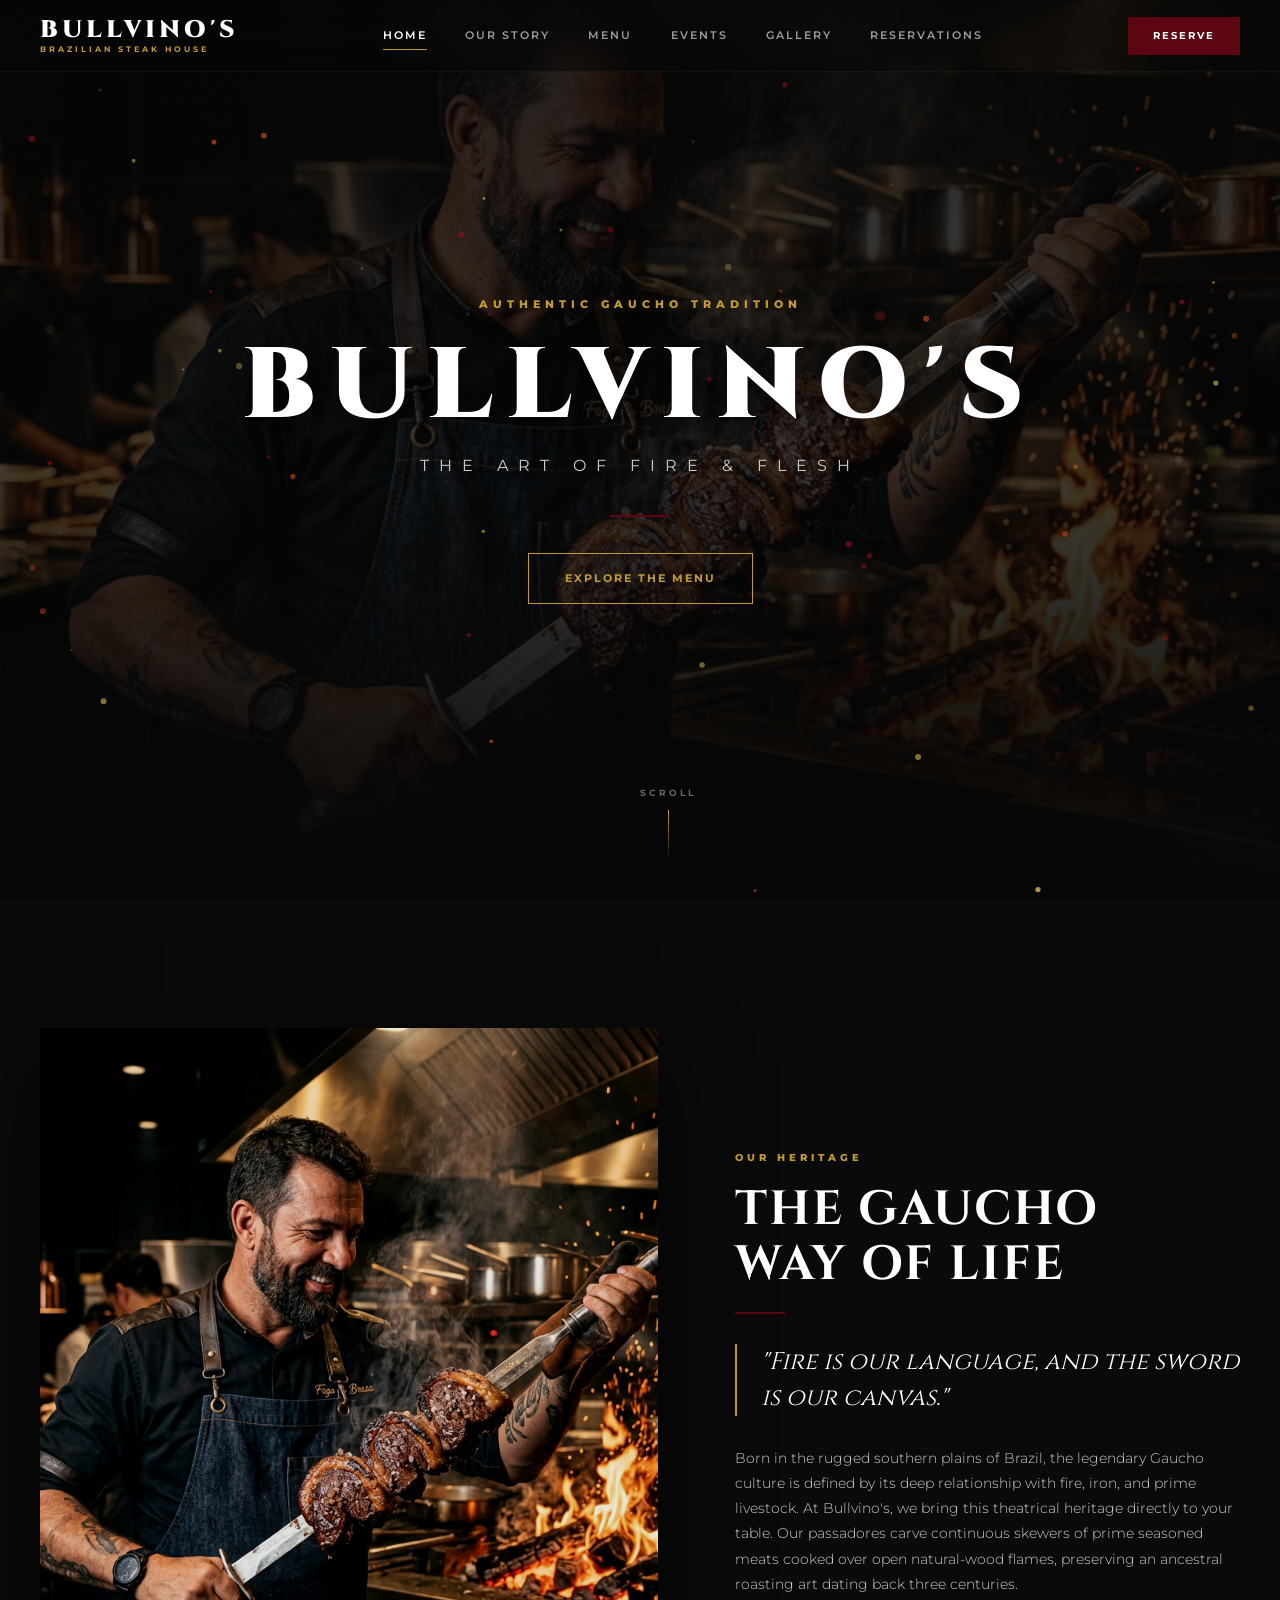
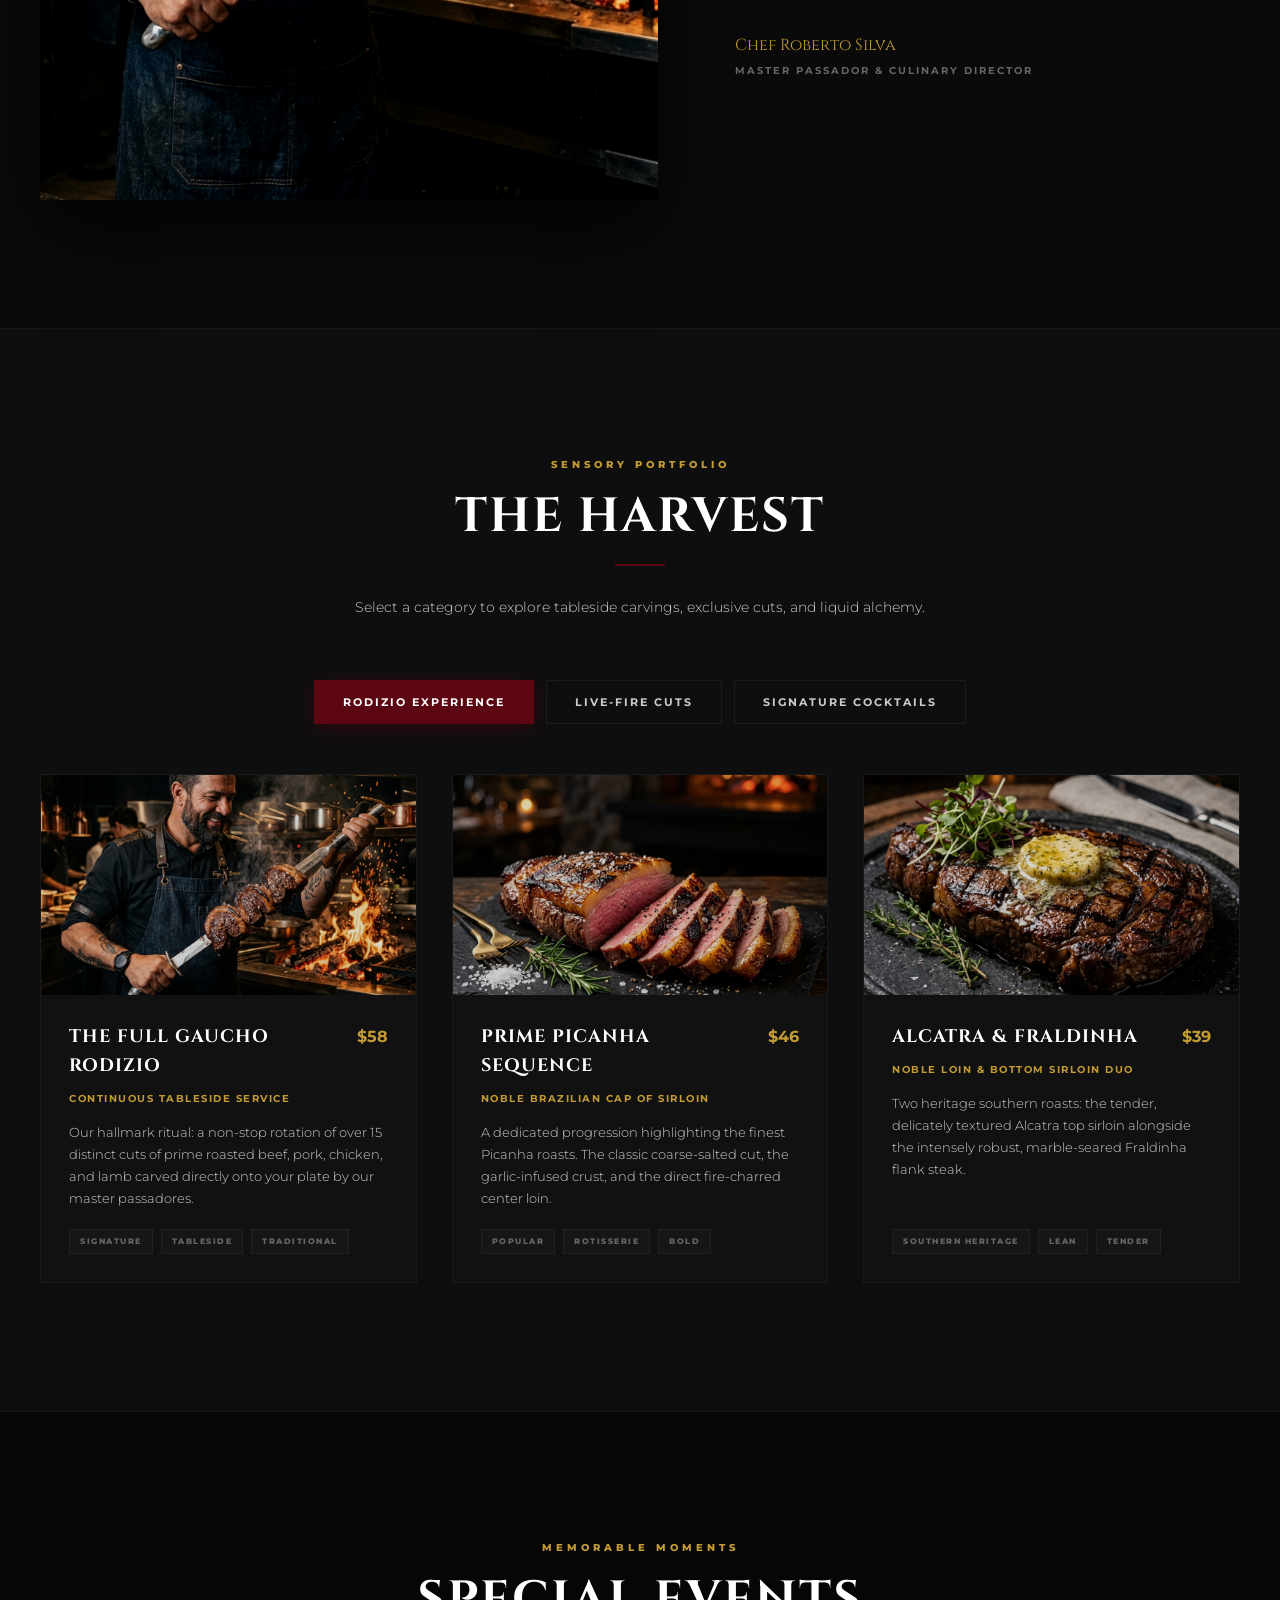
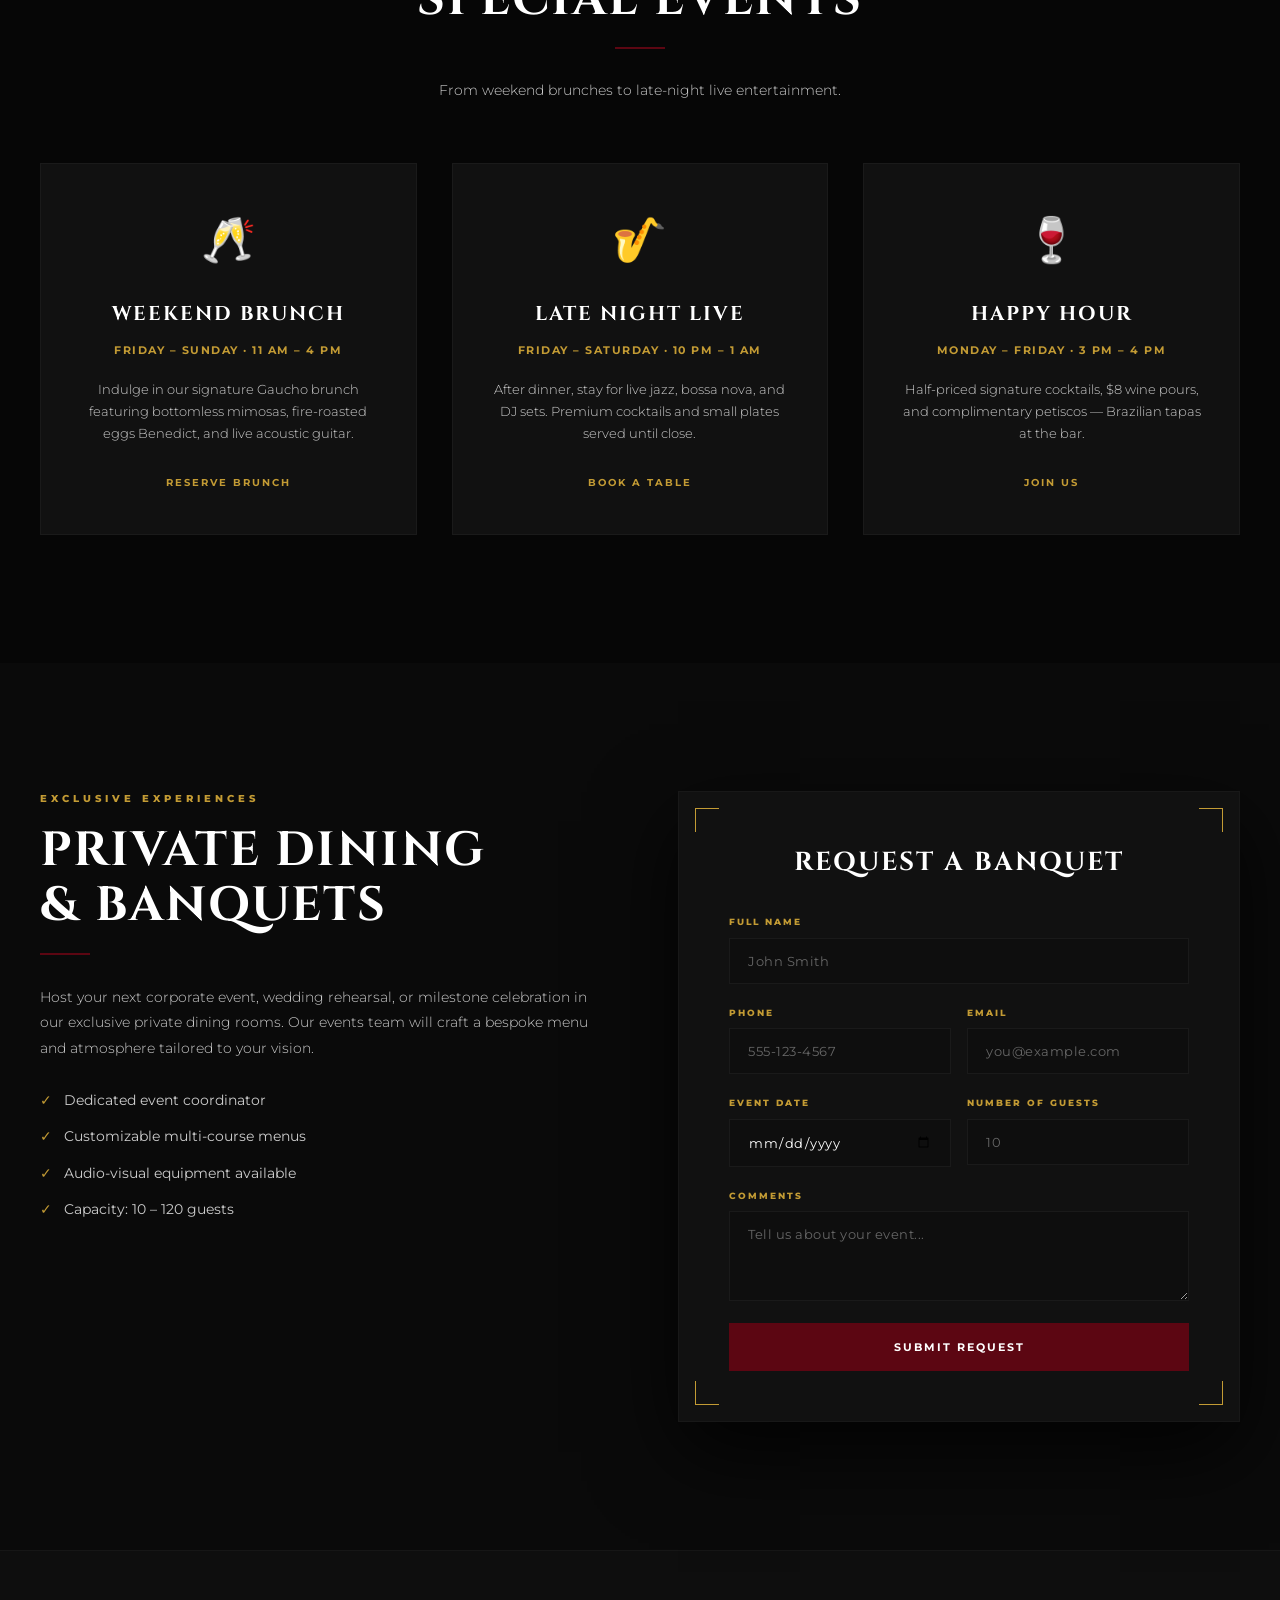
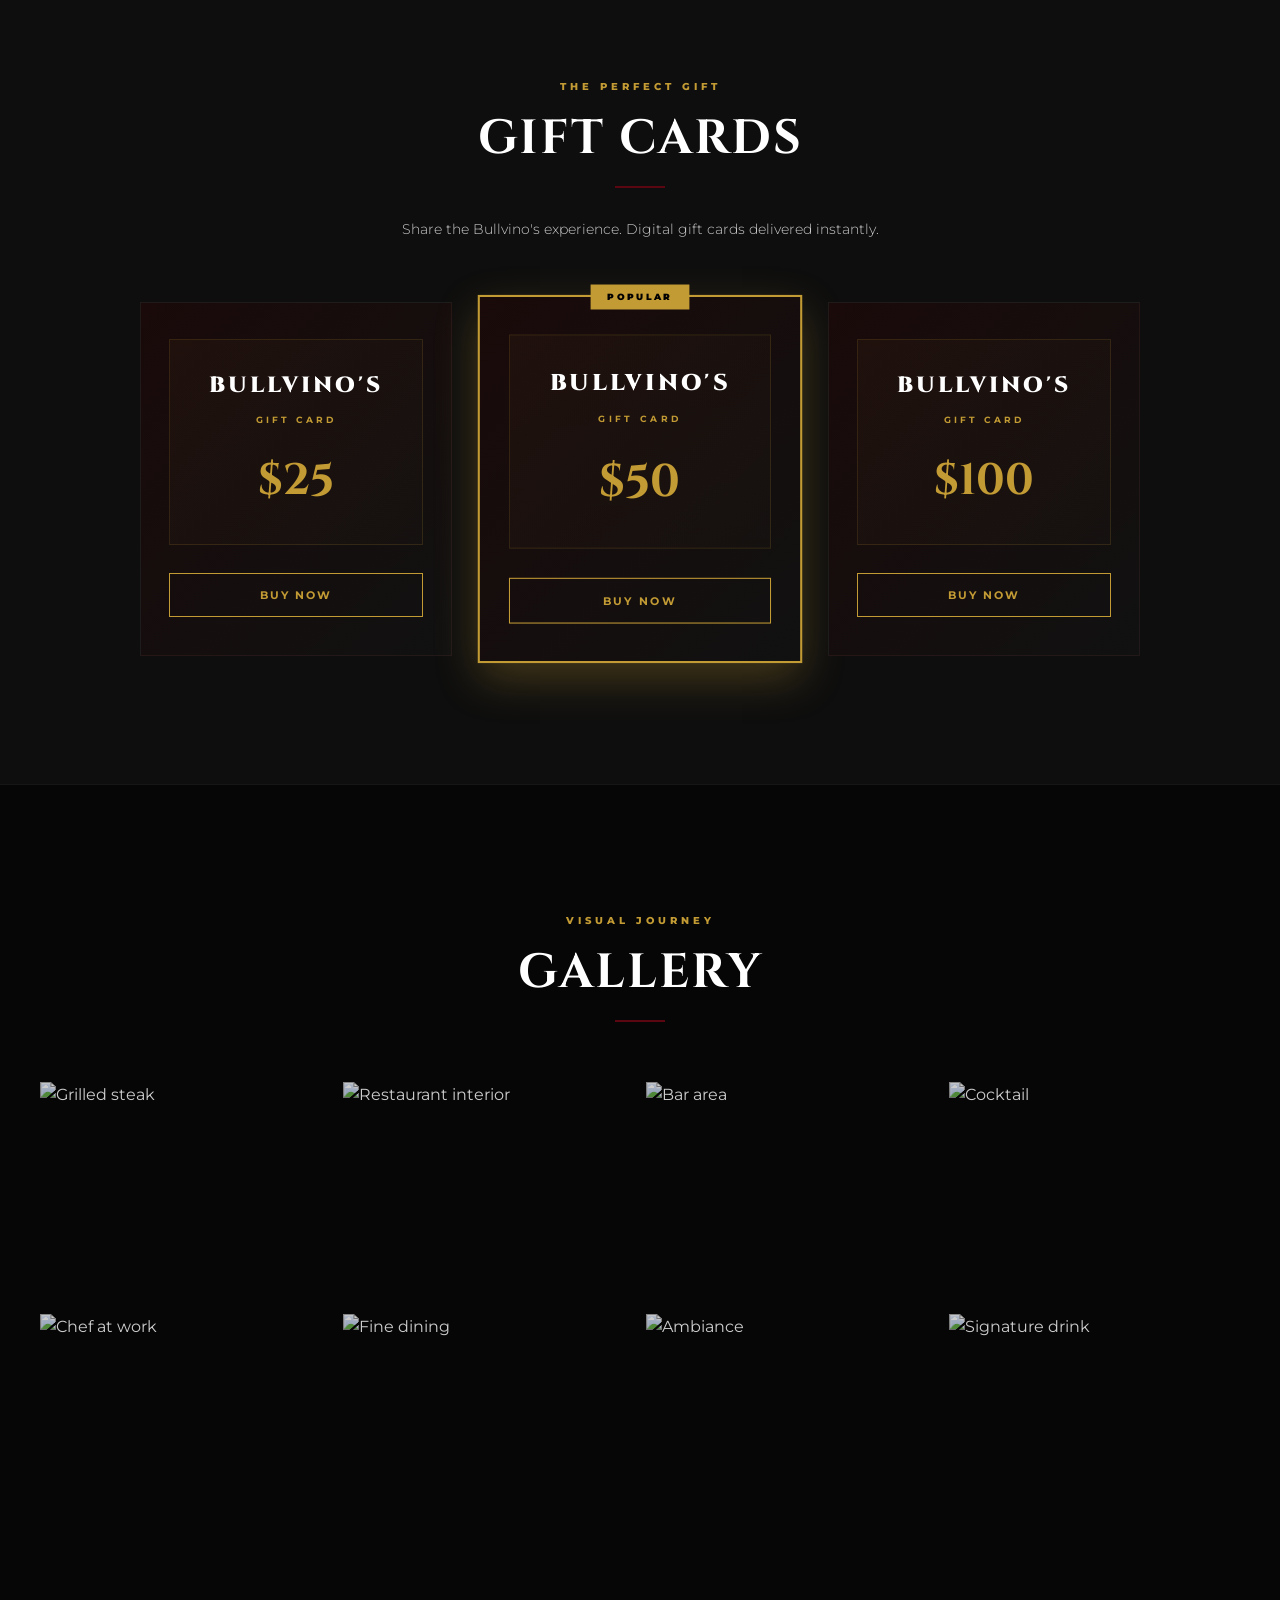
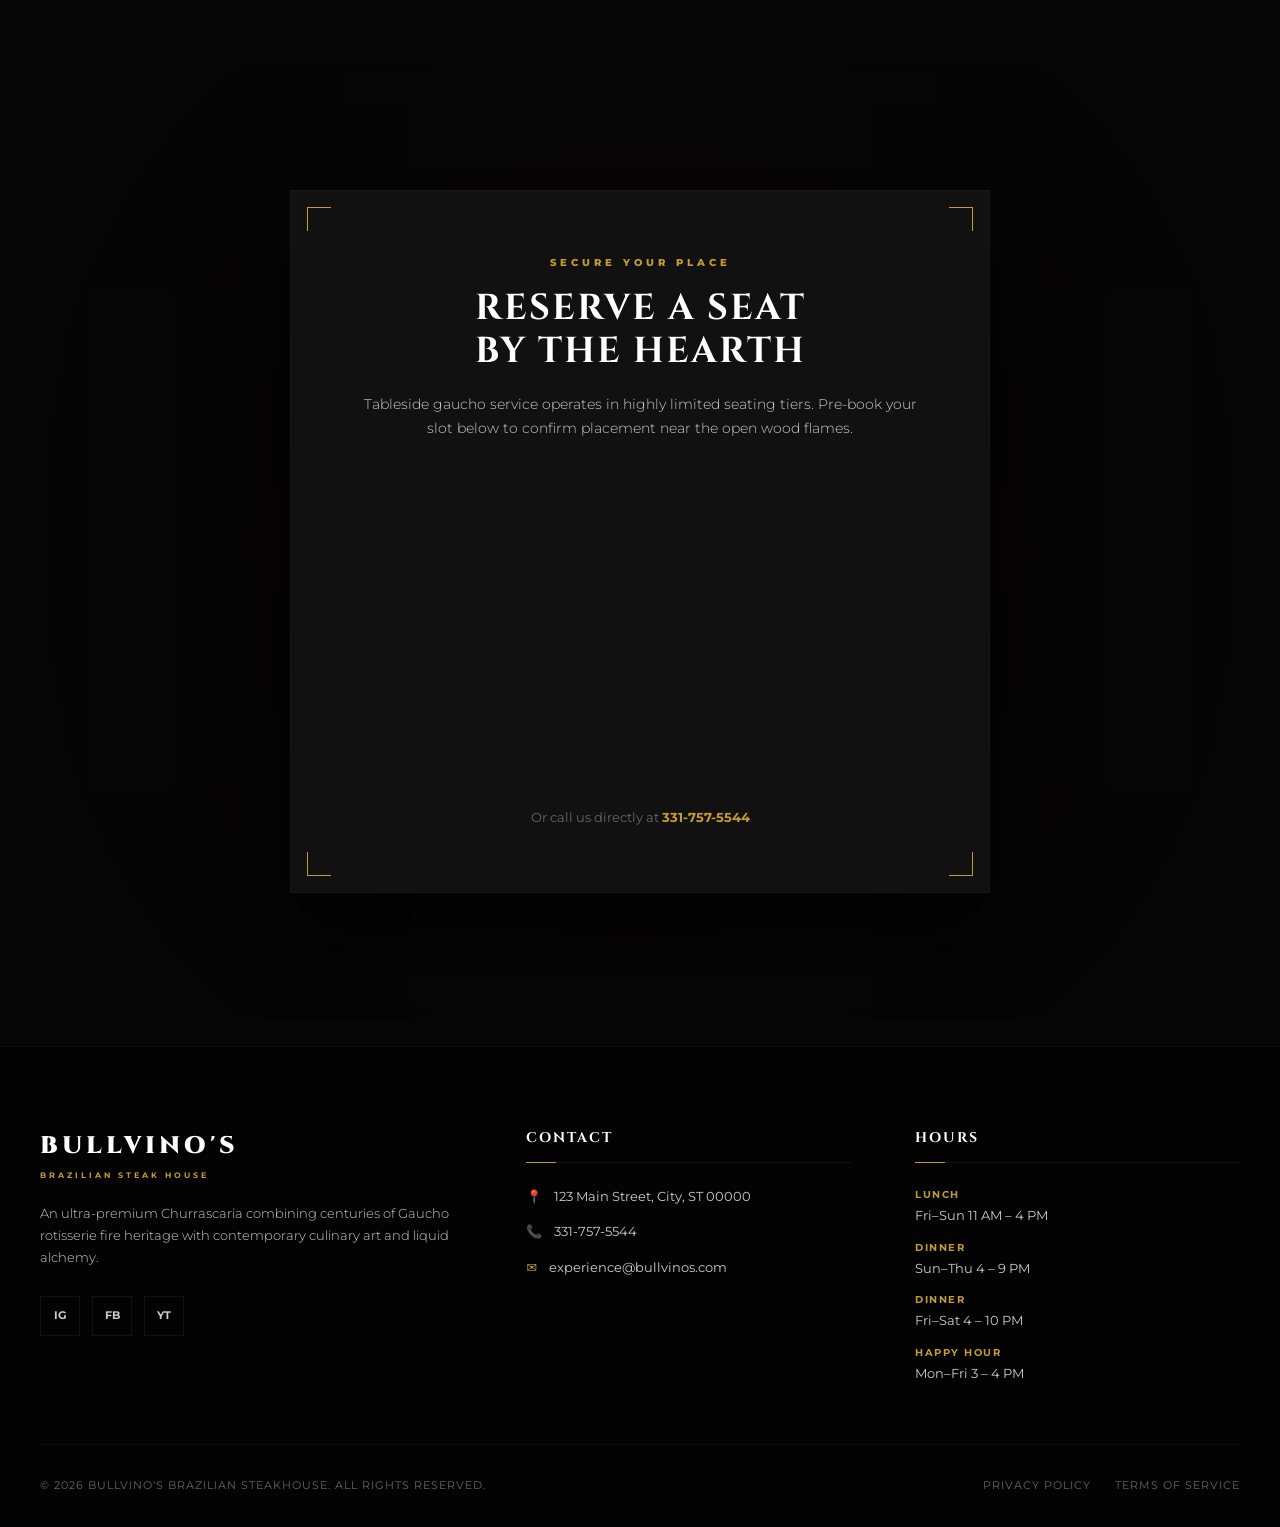
==== index.html @ aa2c113e "Tune OpenTable widget params for dark theme (burgundy + gold)" ====
<!DOCTYPE html>
<html lang="en">
<head>
  <meta charset="UTF-8">
  <meta name="viewport" content="width=device-width, initial-scale=1.0">
  <title>BULLVINO'S | Premium Brazilian Steakhouse</title>
  <meta name="description" content="Experience Bullvino's: A premium dark luxury temple of authentic Brazilian Churrasco. Fire-roasted cuts carved tableside and masterfully crafted cocktails.">
  <meta name="keywords" content="Bullvino's, Steakhouse, Churrascaria, Luxury Dining, Brazilian Steakhouse">
  <link rel="preconnect" href="https://fonts.googleapis.com">
  <link rel="preconnect" href="https://fonts.gstatic.com" crossorigin>
  <link href="https://fonts.googleapis.com/css2?family=Cinzel:wght@400;500;600;700;800;900&family=Montserrat:wght@200;300;400;500;600;700;800;900&display=swap" rel="stylesheet">
  <link rel="stylesheet" href="css/style.css">
</head>
<body>

  <div class="cursor-dot" id="cursor-dot"></div>
  <div class="cursor-ring" id="cursor-ring">
    <span class="cursor-text" id="cursor-text"></span>
  </div>

  <header class="navbar" id="navbar">
    <div class="nav-container">
      <a href="#hero" class="nav-logo">
        <span class="brand-title">BULLVINO'S</span>
        <span class="brand-subtitle">BRAZILIAN STEAK HOUSE</span>
      </a>
      <nav class="nav-links" id="nav-menu">
        <a href="#hero" class="nav-link active">Home</a>
        <a href="#experience" class="nav-link">Our Story</a>
        <a href="#menu" class="nav-link">Menu</a>
        <a href="#events" class="nav-link">Events</a>
        <a href="#gallery" class="nav-link">Gallery</a>
        <a href="#reserve" class="nav-link">Reservations</a>
      </nav>
      <div class="nav-actions">
        <a href="#reserve" class="btn-nav">RESERVE</a>
        <button class="burger" id="burger" aria-label="Toggle menu">
          <span></span>
          <span></span>
          <span></span>
        </button>
      </div>
    </div>
  </header>

  <section class="hero" id="hero">
    <div class="hero-video-wrap">
      <video class="hero-video" autoplay loop muted playsinline poster="assets/images/chef_experience.png">
        <source src="https://assets.mixkit.co/videos/preview/mixkit-fire-burning-in-a-black-background-40019-large.mp4" type="video/mp4">
      </video>
    </div>
    <div class="hero-overlay"></div>
    <canvas class="hero-canvas" id="hero-canvas"></canvas>
    <div class="hero-content">
      <p class="hero-eyebrow">AUTHENTIC GAUCHO TRADITION</p>
      <h1 class="hero-title">BULLVINO'S</h1>
      <p class="hero-subtitle">THE ART OF FIRE &amp; FLESH</p>
      <div class="hero-line"></div>
      <a href="#menu" class="btn btn-outline">EXPLORE THE MENU</a>
    </div>
    <a href="#experience" class="hero-scroll">
      <span>SCROLL</span>
      <div class="hero-scroll-line"></div>
    </a>
  </section>

  <section class="section experience" id="experience">
    <div class="container">
      <div class="experience-grid">
        <div class="experience-visual">
          <div class="experience-img-wrap">
            <img src="assets/images/chef_experience.png" alt="Chef roasting Picanha" class="experience-img" id="exp-img">
          </div>
          <div class="experience-frame"></div>
        </div>
        <div class="experience-body">
          <span class="eyebrow">OUR HERITAGE</span>
          <h2 class="section-title">THE GAUCHO<br>WAY OF LIFE</h2>
          <div class="title-line"></div>
          <blockquote class="experience-quote">"Fire is our language, and the sword is our canvas."</blockquote>
          <p class="experience-text">Born in the rugged southern plains of Brazil, the legendary Gaucho culture is defined by its deep relationship with fire, iron, and prime livestock. At Bullvino's, we bring this theatrical heritage directly to your table. Our passadores carve continuous skewers of prime seasoned meats cooked over open natural-wood flames, preserving an ancestral roasting art dating back three centuries.</p>
          <div class="experience-sig">
            <span class="sig-name">Chef Roberto Silva</span>
            <span class="sig-role">Master Passador &amp; Culinary Director</span>
          </div>
        </div>
      </div>
    </div>
  </section>

  <section class="section menu-section" id="menu">
    <div class="container">
      <div class="section-head">
        <span class="eyebrow center">SENSORY PORTFOLIO</span>
        <h2 class="section-title center">THE HARVEST</h2>
        <div class="title-line center"></div>
        <p class="section-sub">Select a category to explore tableside carvings, exclusive cuts, and liquid alchemy.</p>
      </div>
      <div class="menu-tabs">
        <button class="tab-btn active" data-cat="churrascaria">RODIZIO EXPERIENCE</button>
        <button class="tab-btn" data-cat="meat-cuts">LIVE-FIRE CUTS</button>
        <button class="tab-btn" data-cat="cocktails">SIGNATURE COCKTAILS</button>
      </div>
      <div class="menu-grid" id="menu-grid"></div>
    </div>
  </section>

  <section class="section events-section" id="events">
    <div class="container">
      <div class="section-head">
        <span class="eyebrow center">MEMORABLE MOMENTS</span>
        <h2 class="section-title center">SPECIAL EVENTS</h2>
        <div class="title-line center"></div>
        <p class="section-sub">From weekend brunches to late-night live entertainment.</p>
      </div>
      <div class="events-grid">
        <div class="event-card">
          <div class="event-icon">&#129346;</div>
          <h3 class="event-title">WEEKEND BRUNCH</h3>
          <p class="event-schedule">Friday – Sunday &middot; 11 AM – 4 PM</p>
          <p class="event-desc">Indulge in our signature Gaucho brunch featuring bottomless mimosas, fire-roasted eggs Benedict, and live acoustic guitar.</p>
          <a href="#reserve" class="event-link">Reserve Brunch</a>
        </div>
        <div class="event-card">
          <div class="event-icon">&#127927;</div>
          <h3 class="event-title">LATE NIGHT LIVE</h3>
          <p class="event-schedule">Friday – Saturday &middot; 10 PM – 1 AM</p>
          <p class="event-desc">After dinner, stay for live jazz, bossa nova, and DJ sets. Premium cocktails and small plates served until close.</p>
          <a href="#reserve" class="event-link">Book a Table</a>
        </div>
        <div class="event-card">
          <div class="event-icon">&#127863;</div>
          <h3 class="event-title">HAPPY HOUR</h3>
          <p class="event-schedule">Monday – Friday &middot; 3 PM – 4 PM</p>
          <p class="event-desc">Half-priced signature cocktails, $8 wine pours, and complimentary petiscos — Brazilian tapas at the bar.</p>
          <a href="#reserve" class="event-link">Join Us</a>
        </div>
      </div>
    </div>
  </section>

  <section class="section private-section" id="private-dining">
    <div class="container">
      <div class="private-grid">
        <div class="private-info">
          <span class="eyebrow">EXCLUSIVE EXPERIENCES</span>
          <h2 class="section-title">PRIVATE DINING<br>&amp; BANQUETS</h2>
          <div class="title-line"></div>
          <p class="private-desc">Host your next corporate event, wedding rehearsal, or milestone celebration in our exclusive private dining rooms. Our events team will craft a bespoke menu and atmosphere tailored to your vision.</p>
          <ul class="private-features">
            <li>Dedicated event coordinator</li>
            <li>Customizable multi-course menus</li>
            <li>Audio-visual equipment available</li>
            <li>Capacity: 10 – 120 guests</li>
          </ul>
        </div>
        <div class="private-form-card">
          <div class="corner tl"></div>
          <div class="corner tr"></div>
          <div class="corner bl"></div>
          <div class="corner br"></div>
          <h3 class="form-heading">REQUEST A BANQUET</h3>
          <form class="banquet-form" id="banquet-form">
            <div class="field">
              <label for="b-name">FULL NAME</label>
              <input type="text" id="b-name" required placeholder="John Smith">
            </div>
            <div class="field-row">
              <div class="field">
                <label for="b-phone">PHONE</label>
                <input type="tel" id="b-phone" required placeholder="555-123-4567">
              </div>
              <div class="field">
                <label for="b-email">EMAIL</label>
                <input type="email" id="b-email" required placeholder="you@example.com">
              </div>
            </div>
            <div class="field-row">
              <div class="field">
                <label for="b-date">EVENT DATE</label>
                <input type="date" id="b-date" required>
              </div>
              <div class="field">
                <label for="b-guests">NUMBER OF GUESTS</label>
                <input type="number" id="b-guests" required min="1" placeholder="10">
              </div>
            </div>
            <div class="field">
              <label for="b-comment">COMMENTS</label>
              <textarea id="b-comment" rows="3" placeholder="Tell us about your event..."></textarea>
            </div>
            <button type="submit" class="btn btn-full btn-burgundy">SUBMIT REQUEST</button>
          </form>
        </div>
      </div>
    </div>
  </section>

  <section class="section gifts-section" id="gift-cards">
    <div class="container">
      <div class="section-head">
        <span class="eyebrow center">THE PERFECT GIFT</span>
        <h2 class="section-title center">GIFT CARDS</h2>
        <div class="title-line center"></div>
        <p class="section-sub">Share the Bullvino's experience. Digital gift cards delivered instantly.</p>
      </div>
      <div class="gifts-grid">
        <div class="gift-card">
          <div class="gift-inner">
            <span class="gift-brand">BULLVINO'S</span>
            <span class="gift-label">GIFT CARD</span>
            <span class="gift-amount">$25</span>
          </div>
          <button class="btn btn-outline btn-gift" data-amount="25">BUY NOW</button>
        </div>
        <div class="gift-card gift-featured">
          <div class="gift-badge">POPULAR</div>
          <div class="gift-inner">
            <span class="gift-brand">BULLVINO'S</span>
            <span class="gift-label">GIFT CARD</span>
            <span class="gift-amount">$50</span>
          </div>
          <button class="btn btn-outline btn-gift" data-amount="50">BUY NOW</button>
        </div>
        <div class="gift-card">
          <div class="gift-inner">
            <span class="gift-brand">BULLVINO'S</span>
            <span class="gift-label">GIFT CARD</span>
            <span class="gift-amount">$100</span>
          </div>
          <button class="btn btn-outline btn-gift" data-amount="100">BUY NOW</button>
        </div>
      </div>
    </div>
  </section>

  <section class="section gallery-section" id="gallery">
    <div class="container">
      <div class="section-head">
        <span class="eyebrow center">VISUAL JOURNEY</span>
        <h2 class="section-title center">GALLERY</h2>
        <div class="title-line center"></div>
      </div>
      <div class="gallery-grid">
        <div class="gallery-item">
          <img src="https://images.unsplash.com/photo-1544025162-d76694265947?w=800&q=80" alt="Grilled steak" loading="lazy">
          <div class="gallery-cap"><span>PRIME CUTS</span></div>
        </div>
        <div class="gallery-item">
          <img src="https://images.unsplash.com/photo-1414235077428-338989a2e8c0?w=600&q=80" alt="Restaurant interior" loading="lazy">
          <div class="gallery-cap"><span>DINING ROOM</span></div>
        </div>
        <div class="gallery-item">
          <img src="https://images.unsplash.com/photo-1555396273-367ea4eb4db5?w=600&q=80" alt="Bar area" loading="lazy">
          <div class="gallery-cap"><span>THE BAR</span></div>
        </div>
        <div class="gallery-item">
          <img src="https://images.unsplash.com/photo-1529692236671-f1f6cf9683ba?w=600&q=80" alt="Cocktail" loading="lazy">
          <div class="gallery-cap"><span>COCKTAILS</span></div>
        </div>
        <div class="gallery-item">
          <img src="https://images.unsplash.com/photo-1558030006-450675393462?w=600&q=80" alt="Chef at work" loading="lazy">
          <div class="gallery-cap"><span>THE PASSADOR</span></div>
        </div>
        <div class="gallery-item">
          <img src="https://images.unsplash.com/photo-1600891964092-4316c288032e?w=800&q=80" alt="Fine dining" loading="lazy">
          <div class="gallery-cap"><span>PLATED PERFECTION</span></div>
        </div>
        <div class="gallery-item">
          <img src="https://images.unsplash.com/photo-1517248135467-4c7edcad34c4?w=600&q=80" alt="Ambiance" loading="lazy">
          <div class="gallery-cap"><span>AMBIANCE</span></div>
        </div>
        <div class="gallery-item">
          <img src="https://images.unsplash.com/photo-1551024709-8f23befc6f87?w=600&q=80" alt="Signature drink" loading="lazy">
          <div class="gallery-cap"><span>SIGNATURE SERVES</span></div>
        </div>
      </div>
    </div>
  </section>

  <section class="section reserve-section" id="reserve">
    <div class="reserve-glow"></div>
    <div class="container">
      <div class="reserve-card">
        <div class="corner tl"></div>
        <div class="corner tr"></div>
        <div class="corner bl"></div>
        <div class="corner br"></div>
        <span class="eyebrow center">SECURE YOUR PLACE</span>
        <h2 class="reserve-title">RESERVE A SEAT<br>BY THE HEARTH</h2>
        <p class="reserve-desc">Tableside gaucho service operates in highly limited seating tiers. Pre-book your slot below to confirm placement near the open wood flames.</p>
        <div class="opentable-wrap">
          <script>
            (() => {
              window.__OT_WIDGET_ENTRY_TRANSLATION__ = "";
              window.__OT_WIDGET_TLD__ = "com";
              const currentScript = document.currentScript;
              const injectJS = () => {
                "use strict";function y(e,t){let o=(e.stack||"").split("\n").slice(1),i=(o[0]||"").match(/\s\(?(\S+):(\d+):(\d+)/),r=i?i[1]:void 0,s=parseInt(i?i[2]:"",10);return Number.isNaN(s)&&(s=void 0),{"call-stack-message":e.message,message:e.message,"call-stack-trace":o.join("\n"),"call-stack-file":r,"call-stack-line-number":s,...t}}var L=["error","warn","debug","verbose","info"],O=e=>{let t={};return Object.assign(t,"reservation-widget"),e&&Object.assign(t,e),t["related-url"]=window.location.href||void 0,t["header-user-agent"]=navigator.userAgent||void 0,t["header-referer"]=document.referrer||void 0,t},_=(e,t)=>{let n=window?.__OT_WIDGET_TLD__??"com",o={method:"POST",headers:{"Content-Type":"application/json"},body:JSON.stringify([e,O(t)])};return fetch("https://www.opentable."+n+"/dapi/fe/log",o).then(()=>null).then(()=>Promise.resolve())},b=L.reduce((e,t)=>(e[t]=_.bind(null,t),e),{log:_}),p={standard:{standard:{width:224,height:301},tall:{width:288,height:490},wide:{width:840,height:350}},button:{standard:{width:210,height:113}},waitlist:{standard:{width:224,height:203},wide:{width:840,height:350}},multi:{standard:{width:224,height:358},tall:{width:288,height:547},wide:{width:872,height:350}}},N=(e,t,n)=>"\n    <oc-component>\n        <link rel=\"stylesheet\" href=\""+e+"\" />\n        "+(n?"\n                <link rel=\"preload\" href="+n+" as=\"script\" crossOrigin=\"anonymous\" />\n                ":"")+"\n        <div id=\"ot-reservation-widget\" class=\"parent-widget-type-"+t+"\"></div>\n    </oc-component>\n",I=(e,t,n,o)=>"\n    <iframe data-test=\"reservation-widget-iframe\" src=\""+e+"\" width=\""+n+"\" height=\""+t+"\" frameborder=\"0\" scrolling=\"no\" name=\"opentable-make-reservation-widget\" title=\""+o+"\"></iframe>\n";function $(e,t){Object.keys(t).forEach(o=>{let d=String(t[o]);e.setAttribute("data-ot-"+o,d)})}var v=(e,t)=>{for(let n=0;n<e.length;n+=1)if(t===e[n]||!t?.parentNode&&t?.src===e[n]?.src)return n;return 0};function A(e,t,n,o,d,i){try{let r=i,s=document.getElementsByTagName("script"),c=v(s,i),a=o+c;if(i?.parentNode||(r=s[c]),r){let{lang:u,type:w,colorCustomization:f,font:T,colorThemeId:E}=e;window.__OT_BUILD_LOCALE__=u;let g=document.createElement("div");g.id="ot-widget-container"+c,g.setAttribute("data-r3uid",a),g.innerHTML=N(n,w,d),r.parentNode?.insertBefore(g,r);let h=g.querySelector("#ot-reservation-widget");h.setAttribute("data-ot-id",a),f&&E===8&&h.classList.add(T),$(h,e);let l=document.createElement("script");l.src=d??"",l.type="module",l.async=!0,l.setAttribute("data-ot-uuid",a),l.setAttribute("charset","utf-8"),l.setAttribute("crossorigin","anonymous"),h.after(l);let m=document.createElement("script");m.src=t+"?uuid="+a,m.async=!0,m.type="module",m.setAttribute("data-ot-uuid",a),h.after(m)}return a}catch(r){return b.error(y(r,{context:"client-javascript",pageGroup:"reservation-widget",pageType:"reservation-widget"})),"NO_CONTAINER_CREATION"}}function k(e){let{width:t}=e?p.multi.wide:p.standard.wide;return window&&window?.matchMedia("(min-width: "+t+"px)").matches}function M(e,t){let n=e==="wide",d=n&&k(t==="multi")?"wide":"standard",i=n?d:e,{height:r,width:s}=p[t]?.[i]??p[t].standard;return{height:r,width:s,theme:i}}function S(e,t,n,o,d,i){try{let r=i,s=document.getElementsByTagName("script"),c=v(s,i),a=t+c;if(i?.parentNode||(r=s[c]),r){let u=document.createElement("div");u.id="ot-widget-container"+c,u.setAttribute("data-r3uid",a);let{height:w,width:f,theme:T}=M(o,d);u.innerHTML=I(e+"&uuid="+a+"&theme="+T,w,f,n),r.parentNode?.insertBefore(u,r)}return a}catch(r){return b.error(y(r,{context:"client-javascript",pageGroup:"reservation-widget",pageType:"reservation-widget"})),"NO_CONTAINER_CREATION"}}window.__OT_WIDGET__={...window.__OT_WIDGET__,injectLoaderFromScript:A,injectMuralFromScript:S,clientLogger:b,getDetailsFromError:y};
                const createdRWContainerId = window.__OT_WIDGET__.injectMuralFromScript("https://www.opentable.com/widget/reservation/mural?restaurantIds=1503280&type=standard&colorThemeId=8&isDarkMode=true&isIframe=true&domain=com&lang=en-US&isNewTab=false&otSource=Restaurant%20website&font=Montserrat&primaryColor=111111&primaryFontColor=cccccc&buttonColor=5C0612&buttonFontColor=ffffff&logoPid=0&backgroundPid=0&demo=false&otLogo=standard&loadAllWidgets=false", "23775071-cdf3-4a9a-bcf6-b683e355f29e", "OpenTable make reservation widget", "standard", "standard",  currentScript);
                ;(function(){"use strict";var $e=Object.create;var X=Object.defineProperty;var Ge=Object.getOwnPropertyDescriptor;var ze=Object.getOwnPropertyNames;var Qe=Object.getPrototypeOf,je=Object.prototype.hasOwnProperty;var Ue=(t,e)=>()=>(e||t((e={exports:{}}).exports,e),e.exports);var qe=(t,e,r,i)=>{if(e&&typeof e=="object"||typeof e=="function")for(let n of ze(e))!je.call(t,n)&&n!==r&&X(t,n,{get:()=>e[n],enumerable:!(i=Ge(e,n))||i.enumerable});return t};var Ke=(t,e,r)=>(r=t!=null?$e(Qe(t)):{},qe(e||!t||!t.__esModule?X(r,"default",{value:t,enumerable:!0}):r,t));var pe=Ue(($t,ue)=>{"use strict";var et=4,tt=.001,rt=1e-7,it=10,M=11,x=1/(M-1),nt=typeof Float32Array=="function";function ae(t,e){return 1-3*e+3*t}function de(t,e){return 3*e-6*t}function ce(t){return 3*t}function N(t,e,r){return((ae(e,r)*t+de(e,r))*t+ce(e))*t}function le(t,e,r){return 3*ae(e,r)*t*t+2*de(e,r)*t+ce(e)}function ot(t,e,r,i,n){var o,s,a=0;do s=e+(r-e)/2,o=N(s,i,n)-t,o>0?r=s:e=s;while(Math.abs(o)>rt&&++a<it);return s}function st(t,e,r,i){for(var n=0;n<et;++n){var o=le(e,r,i);if(o===0)return e;var s=N(e,r,i)-t;e-=s/o}return e}function at(t){return t}ue.exports=function(e,r,i,n){if(!(0<=e&&e<=1&&0<=i&&i<=1))throw new Error("bezier x values must be in [0, 1] range");if(e===r&&i===n)return at;for(var o=nt?new Float32Array(M):new Array(M),s=0;s<M;++s)o[s]=N(s*x,e,i);function a(c){for(var l=0,d=1,m=M-1;d!==m&&o[d]<=c;++d)l+=x;--d;var w=(c-o[d])/(o[d+1]-o[d]),f=l+w*x,b=le(f,e,i);return b>=tt?st(c,f,e,i):b===0?f:ot(c,l,l+x,e,i)}return function(l){return l===0?0:l===1?1:N(a(l),r,n)}}});var ee="APP_READY",te="APP_HIDDEN",re="APP_CLOSED",ie="MODAL_VISIBLE",R="MODAL_READY";function ne(t,e){Object.keys(e).forEach(i=>{t.setAttribute(i,e[i])})}function oe(){return window.innerWidth-document.body.clientWidth}var Je="^(http(s)?:)?//[a-z0-9-]{1,}\\.opentable\\.(com|jp|de|fr|es|com\\.mx|ca|hk|ie|sg|nl|co\\.uk|com\\.au|ae|co\\.th|it)(:\\d+)?(/)?$",Ze="^(http(s)?:)?//consumer-frontend(-\\d+-head)?\\.pp-rs\\.otenv\\.com(:\\d+)?(/)?$";function se(t){let e=new RegExp(Je),r=new RegExp(Ze);return t===""||e.test(t)||r.test(t)}function C(){let t={};return t.promise=new Promise((e,r)=>{t.resolve=e,t.reject=r}),t}var Xe=Object.freeze({REVEALING:"REVEALING",VISIBLE:"VISIBLE",HIDING:"HIDING",HIDDEN:"HIDDEN"}),u=Xe;var S=class{currentDirective;nextDirective;previousDirective;animationFrame;draw;deferreds={};constructor(e){let{canvas:r,illustrator:i,width:n,height:o}=e,s=r.getContext("2d");if(s===null)throw new Error("Context identifier is not supported.");r.setAttribute("width",n.toString()),r.setAttribute("height",o.toString()),this.draw=i({ctx:s,left:0,top:0,width:n,height:o})}start(){if(this.animationFrame!==void 0)return;let e=()=>{let{nextDirective:r,currentDirective:i}=this,n=r||i;this.previousDirective=i,delete this.nextDirective,this.currentDirective=this.draw(n),this.triggerDeferreds(),this.animationFrame=requestAnimationFrame(e)};e()}stop(){this.animationFrame!==void 0&&(cancelAnimationFrame(this.animationFrame),delete this.animationFrame)}show(){return this.currentDirective.status===u.VISIBLE?Promise.resolve():(this.nextDirective={...this.currentDirective,status:u.REVEALING},this.deferreds.visible||(this.deferreds.visible=C()),this.deferreds.visible.promise)}hide(){return this.currentDirective.status===u.HIDDEN?Promise.resolve():(this.nextDirective={...this.currentDirective,status:u.HIDING},this.deferreds.hidden||(this.deferreds.hidden=C()),this.deferreds.hidden.promise)}triggerDeferreds(){let{deferreds:e,currentDirective:r,previousDirective:i}=this;if(e.hidden&&r.status===u.HIDDEN&&i.status===u.HIDING){e.hidden.resolve(),delete e.hidden;return}e.visible&&r.status===u.VISIBLE&&i.status===u.REVEALING&&(e.visible.resolve(),delete e.visible)}};var O=class{options;container;canvasController;constructor(e){this.options={...e}}begin(){return this.isRendered()?(this.canvasController.start(),this.canvasController.show()):Promise.reject(new Error("Canvas not rendered"))}end(){return this.isRendered()?this.canvasController.hide().then(()=>{this.canvasController.stop()}):Promise.resolve()}render(){let e=document.createElement("figure"),r=document.createElement("canvas"),{illustrator:i,width:n,height:o}=this.options,s=window.devicePixelRatio||1,a={canvas:r,illustrator:i,width:n*s,height:o*s},c={width:n+"px",height:o+"px"};return this.canvasController=new S(a),this.container=e,Object.assign(r.style,c),e.appendChild(r),e}destroy(){this.isRendered()&&(this.container=void 0)}isRendered(){return!!this.container}};var De=Ke(pe()),g=8,W=Math.PI*2,dt=7/25,he=1e3/60,Y=0,me=1,k=360/g,fe="COLLAPSE",ve="COLLAPSED_WAIT",ge="FULL_ROTATION",ye="SPREAD_OUT",we="SPREAD_WAIT",be=(0,De.default)(.5,0,.5,1),Ee=[{type:ye,duration:1e3},{type:we,duration:100},{type:fe,duration:650},{type:ge,duration:1200},{type:ve,duration:100}];function ct(t,e,r){let i=[];for(let n=1;n<=g;n+=1)i[n-1]=k*n/t*e*r;return i}function lt(){let t=[];for(let e=1;e<=g;e+=1)t[e-1]=k*e;return t}function ut(t,e,r){let i=[];for(let n=1;n<=g;n+=1){let o=k*n;i[n-1]=(360-o)/t*e*r+o}return i}function pt(t,e,r){let i=[];for(let n=1;n<=g;n+=1){let o=k*n;i[n-1]=(360-o)/t*e+o*r}return i}function ht(t){return function(r,i,n){let o=Math.ceil(r),s=Math.ceil(i),a=Math.ceil(n),c=a/4;t.beginPath(),t.arc(o,s,a,0,W),t.closePath(),t.arc(o,s,c,0,W),t.closePath(),t.fill("evenodd")}}function mt(t){return function(r,i,n){let o=Math.ceil(r),s=Math.ceil(i),a=Math.ceil(n);t.beginPath(),t.arc(o,s,a,0,W),t.closePath(),t.fill()}}function $(t={}){let{color:e="#da3743",transitionDuration:r=300}=t,n=1/Math.ceil(r/he),o=Ee.map(a=>Math.ceil(a.duration/he)),s=o.reduce((a,c)=>a+c,0);return function({ctx:c,left:l,top:d,width:m,height:w}){let f=l+m/2,b=d+w/2,Ne=mt(c),ke=ht(c);return function(He={}){let{status:E=u.HIDDEN,transitionPoint:p=Y,frame:T=0,stepIndex:D=0,stepFrame:h=0}=He,Fe=Ee[D],I=o[D],Be=h/I,B=be(Be),Ve=be(p),U=p*Ve,q=Math.min(m,w)*dt*U,K=q/4;E===u.REVEALING?p=Math.min(me,p+n):E===u.HIDING&&(p=Math.max(Y,p-n)),p===me?E=u.VISIBLE:p===Y&&(E=u.HIDDEN),c.clearRect(0,0,m,w),c.globalAlpha=U,c.fillStyle=e,ke(f,b,q);{let J=K*6,v;switch(Fe.type){case ye:v=ct(I,h,B);break;case we:v=lt();break;case fe:v=ut(I,h,B);break;case ge:v=pt(I,h,B);break;case ve:default:v=[0];break}for(let V=0;V<g;V+=1){let Z=(v[V]-180)*(Math.PI/180),We=f+J*Math.cos(Z),Ye=b+J*Math.sin(Z);Ne(We,Ye,K)}}return T+=1,h+=1,T===s?(T=0,D=0,h=0):h===I&&(D+=1,h=0),{status:E,transitionPoint:p,frame:T,stepIndex:D,stepFrame:h}}}}function Ie(t={}){let{width:e=300,height:r=300,...i}=t,n=$(i);return new O({illustrator:n,width:e,height:r})}var ft={allowtransparency:"true",frameborder:"0",width:"100%",height:"100%",marginwidth:"0",marginheight:"0"},vt={display:"none",position:"absolute",top:"0",right:"0",bottom:"0",left:"0",width:"100%",height:"100%",overflowY:"auto",border:"0",margin:"0",padding:"0",background:"transparent"},_=class{ref;render({host:e,query:r,path:i,appName:n}){let o={...ft,name:n+"-modal-iframe"};this.ref=document.createElement("iframe");let s={...o,src:e+i+"?"+r};ne(this.ref,s),Object.assign(this.ref.style,vt)}show(){this.ref.style.display="block"}hide(){this.ref.style.display="none"}destroy(){this.ref=void 0}isValidMessage(e){return!!this.ref&&e.source===this.ref.contentWindow&&!!e.data&&typeof e.data.type=="string"}postMessage(e,r){this.ref.contentWindow.postMessage({type:e},r)}};function G(t,e){let r=1/t;return{DESKTOP:"(min-width: "+e.desktop+"rem)",MOBILE_ONLY:"(max-width: "+(e.desktop-r)+"rem)",TABLET_ONLY:"(min-width: "+e.tablet+"rem) and (max-width: "+(e.desktop-r)+"rem)",LARGE_DEVICE:"(min-width: "+e.tablet+"rem)",PHONE_ONLY:"(max-width: "+(e.tablet-r)+"rem)"}}function z(t){return{desktop:992/t,tablet:639/t,phone:450/t}}var Se=16,gt=Object.freeze(z(Se)),A=Object.freeze(G(Se,gt));function tr(){return window.matchMedia(A.DESKTOP)}function rr(){return window.matchMedia(A.MOBILE_ONLY)}function ir(){return window.matchMedia(A.TABLET_ONLY)}function nr(){return window.matchMedia(A.LARGE_DEVICE)}function Oe(){return window.matchMedia(A.PHONE_ONLY)}var L=class{phoneQuery;ref;transitionDuration;appName;ariaId;isVisible;constructor({transitionDuration:e,appName:r,ariaId:i}){this.phoneQuery=Oe(),this.transitionDuration=e,this.appName=r,this.ariaId=i}render(){this.ref=document.createElement("dialog"),this.ref.id="ot-"+this.appName+"-modal",this.ref.setAttribute("aria-modal","true"),this.ref.setAttribute("aria-labelledby",this.ariaId),this.hide(),this.phoneQuery.addListener(this.handleMediaChange)}destroy(){this.phoneQuery.removeListener(this.handleMediaChange),this.ref=void 0,this.isVisible=void 0}show(){this.ref.showModal(),this.isVisible=!0,this.updateStyle()}hide(){this.ref.close(),this.isVisible=!1,this.updateStyle()}updateStyle(){if(!this.ref)return;let e={display:"flex",position:"fixed",top:"0",right:"0",bottom:"0",left:"0",width:"100%",height:"100%",overflowY:"auto",zIndex:"2147483647",transition:"opacity "+this.transitionDuration+"ms ease",alignItems:"center",justifyContent:"center",opacity:this.isVisible?"1":"0",background:this.phoneQuery.matches?"#fff":"rgba(0,0,0,0.8)",borderColor:"transparent"};Object.assign(this.ref.style,e)}handleMediaChange=()=>{this.updateStyle()}};var yt={position:"fixed",width:"100vw",overflow:"hidden"},P=class{bodyStyle;scrollPosition;freeze(){this.saveScrollPosition(),this.saveBodyStyle(),this.freezeBody()}unfreeze(){this.restoreBodyStyle(),this.restoreScrollPosition()}saveBodyStyle(){let{position:e,top:r,width:i,overflow:n,borderRight:o}=document.body.style;this.bodyStyle={position:e,top:r,width:i,overflow:n,borderRight:o}}freezeBody(){let e=oe(),r="-"+this.scrollPosition+"px",i=e?e+"px solid #eee":"";Object.assign(document.body.style,yt,{top:r,borderRight:i})}restoreBodyStyle(){Object.assign(document.body.style,this.bodyStyle),this.bodyStyle=void 0}saveScrollPosition(){this.scrollPosition=window.scrollY}restoreScrollPosition(){document.body.scrollTop=this.scrollPosition,this.scrollPosition=void 0}};var Me=150;function wt(t,e){return function(i){i.postMessage({type:t,payload:e},i.location.toString())}}function H(t){console.error(t)}var y=class{appName;container;animation;client;host;path;query;listeners;page;loadingText;constructor({appName:e,listeners:r=[],ariaId:i,loadingText:n=""}){let o={width:75,height:75,transitionDuration:Me};this.appName=e,this.listeners=r,this.loadingText=n,this.animation=Ie(o),this.container=new L({transitionDuration:Me,appName:e,ariaId:i}),this.client=new _,this.page=new P}start(){window.addEventListener("message",this.handleMessage,!1);let e=wt(R,this.appName),r=this.destroyApp.bind(this);this.listeners.forEach(i=>{e(i),i.addEventListener("keydown",function(o){o.key==="Escape"&&(o.preventDefault(),r())})})}openModal({host:e,path:r,query:i}){this.initApp(e,r,i).catch(n=>H(n))}isRendered(){return!!this.container.ref}mountClient(){this.container.ref.appendChild(this.client.ref)}async loadApp(){this.isRendered()||(this.animation.render(),this.container.render(),this.client.render({host:this.host,path:this.path,query:this.query,appName:this.appName}),this.page.freeze(),this.animation.container.setAttribute("aria-hidden","true"),this.container.ref.appendChild(this.animation.container),this.loadingText&&this.container.ref.setAttribute("aria-label",this.loadingText),document.body.appendChild(this.container.ref),await new Promise(window.requestAnimationFrame).then(()=>this.container.show()).then(()=>this.animation.begin()).then(()=>this.mountClient()))}async showModal(){if(!this.isRendered())return;let e=this.host||"*";this.container.ref.removeAttribute("aria-label"),await this.animation.end().then(()=>this.client.show()).then(()=>this.client.postMessage(ie,e)).then(()=>this.client.postMessage("@@restef/MODAL_VISIBLE",e))}hideModal(){this.isRendered()&&this.container.hide()}destroyApp(){this.isRendered()&&(document.body.removeChild(this.container.ref),this.page.unfreeze(),this.client.destroy(),this.animation.destroy(),this.container.destroy())}async initApp(e,r,i){if(!se(e)){H("hostname is not allowed");return}this.host=e,this.path=r,this.query=i;try{await this.loadApp()}catch(n){H(n)}}handleMessage=async e=>{try{if(!this.client.isValidMessage(e))return;switch(e.data.type){case"@@restef/APP_READY":case ee:await this.showModal();break;case"@@restef/APP_HIDDEN":case te:this.hideModal();break;case"@@restef/APP_CLOSED":case re:this.destroyApp();break;default:break}}catch(r){H(r)}}};var _e=(e=>(e.COOKIE_CHECK="cookie-check",e))(_e||{}),bt="OT_READY_REACT_CLIENT",Et="OT_OPEN_MODAL",Ae="OT_IS_MODAL_READY",Le="OT_IS_MODAL_OVERLAY_SUPPORTED",Pe="OT_REACT_IS_MODAL_OVERLAY_SUPPORTED",F=6e3,Q=window?.__OT_WIDGET__?.clientLogger,j=window?.__OT_WIDGET__?.getDetailsFromError,Dt="width:0;height:0;border:0;border:none;";async function Te({iframe:t}){return new Promise((e,r)=>{let i=setTimeout(()=>{r(new Error(t.src+": Iframe failed to load in "+F+" ms "))},F);function n(){t.removeEventListener("load",n),clearInterval(i),e()}try{t.addEventListener("load",n),t?.contentDocument&&t?.contentDocument?.readyState!=="loading"&&n()}catch(o){clearInterval(i),r(o)}})}async function It({iframe:t}){let{contentWindow:e}=t;return new Promise((r,i)=>{let n=setTimeout(()=>{i(new Error(t?.src+": Iframe could not find action after "+F+" ms"))},F);function o(s){let{data:{type:a,value:c},source:l}=s;l===e&&Object.values(_e).includes(a)&&(window.removeEventListener("message",o),clearTimeout(n),r(c))}try{window.addEventListener("message",o)}catch(s){clearTimeout(n),i(s)}})}function Re({document:t,url:e}){let r=t.createDocumentFragment(),i=t.createElement("iframe");return r.appendChild(i),i.src=e,i.style.cssText=Dt,t.body.appendChild(r),i}async function St({document:t,baseUrl:e}){let r=e+"/widget/reservation/cookie-check/set-cookie",i=e+"/widget/reservation/cookie-check/get-cookie",n=Re({document:t,url:r}),o;try{await Te({iframe:n}),o=Re({document:t,url:i});let[s]=await Promise.all([It({iframe:o}),Te({iframe:o})]);return s}catch(s){return Q?.error(j(s,{context:"client-javascript",pageGroup:"reservation-widget",pageType:"reservation-widget"})),!1}finally{n?.parentNode?.removeChild(n),o&&o?.parentNode?.removeChild(o)}}function Ce(){let t=!1,{navigator:e}=window;if("maxTouchPoints"in e)t=e.maxTouchPoints>0;else{let r=matchMedia?.("(pointer:coarse)");if(r?.media==="(pointer:coarse)")t=!!r.matches;else if("orientation"in window)t=!0;else{let i=e.userAgent;t=/\b(BlackBerry|webOS|iPhone|IEMobile)\b/i.test(i)||/\b(Android|Windows Phone|iPad|iPod)\b/i.test(i)}}return t}function xe(){try{return window.self===window.top}catch{return!0}}async function Ot(t){let e;try{t&&(e=await St({document:window.document,baseUrl:t}))}catch(r){Q?.error(j(r,{context:"client-javascript",pageGroup:"reservation-widget",pageType:"reservation-widget"})),e=!1}return e}async function Mt({baseUrl:t}){let e=!Ce()&&xe()&&await Ot(t);window.__OT_WIDGET__.IsR3ModalSupported=e,window.postMessage({type:Le,value:e},"*")}async function _t({baseUrl:t}){let e=window?.__OT_WIDGET__?.R3ModalOverlayCheckIsRunning,r=!Ce()&&xe();!e&&r&&(window.__OT_WIDGET__.R3ModalOverlayCheckIsRunning=!0,await Mt({baseUrl:t}))}function At(t,e,r,i){let n=null;if(t==="NO_CONTAINER_CREATION")return null;function o({query:a}){n?.openModal&&n.openModal({host:e,path:"/booking/restref/availability",query:a})}let s=new y({appName:"cfe",listeners:[window],ariaId:"find-a-table-title",loadingText:i});s.start(),n=s;try{let a=window;if(r&&(a=document.querySelector("div[data-r3uid=\""+t+"\"]")?.querySelector("iframe")?.contentWindow),!a)return null;let c=!1,l=({data:d})=>{d&&d.type&&d.type===R&&(c=!0,a?.postMessage({type:Ae,value:!0},"*")),d&&d.type&&d.type===Le&&a?.postMessage({type:Pe,value:window.__OT_WIDGET__.IsR3ModalSupported},"*"),d&&d.type&&d.type===bt&&d?.uuid===t&&(a?.postMessage({type:Ae,value:c},"*"),a?.postMessage({type:Pe,value:window.__OT_WIDGET__.IsR3ModalSupported},"*")),d&&d.type&&d.type===Et&&d?.uuid===t&&o({query:d?.["ot-query"]})};return window.addEventListener("message",l,!1),_t({baseUrl:e}),function(){s.destroyApp(),window.removeEventListener("message",l,!1)}}catch(a){return Q?.error(j(a,{context:"client-javascript",pageGroup:"reservation-widget",pageType:"reservation-widget"})),null}}window.__OT_WIDGET__={...window.__OT_WIDGET__,initModalOverlay:At};
})();
                            window.__OT_WIDGET__.initModalOverlay(createdRWContainerId, "https://www.opentable.com", true, "Loading...");
            };

            if (!currentScript?.parentNode) {
                if (document.readyState === 'complete') {
                    injectJS();
                } else {
                    document.addEventListener("readystatechange", (event) => {
                        if (document.readyState === "complete") {
                            injectJS();
                        }
                    });
                }
            } else {
                injectJS();
            }
        })();
          </script>
        </div>
        <p class="reserve-phone">Or call us directly at <a href="tel:+13317575544">331-757-5544</a></p>
      </div>
    </div>
  </section>

  <footer class="footer">
    <div class="container">
      <div class="footer-grid">
        <div class="footer-col footer-about">
          <a href="#hero" class="footer-logo">
            <span class="brand-title">BULLVINO'S</span>
            <span class="brand-subtitle">BRAZILIAN STEAK HOUSE</span>
          </a>
          <p class="footer-desc">An ultra-premium Churrascaria combining centuries of Gaucho rotisserie fire heritage with contemporary culinary art and liquid alchemy.</p>
          <div class="footer-socials">
            <a href="#" class="social-link">IG</a>
            <a href="#" class="social-link">FB</a>
            <a href="#" class="social-link">YT</a>
          </div>
        </div>
        <div class="footer-col">
          <h4 class="footer-heading">CONTACT</h4>
          <ul class="footer-list">
            <li class="footer-item">
              <span class="footer-icon">&#128205;</span>
              <span>123 Main Street, City, ST 00000</span>
            </li>
            <li class="footer-item">
              <span class="footer-icon">&#128222;</span>
              <a href="tel:+13317575544">331-757-5544</a>
            </li>
            <li class="footer-item">
              <span class="footer-icon">&#9993;</span>
              <span>experience@bullvinos.com</span>
            </li>
          </ul>
        </div>
        <div class="footer-col">
          <h4 class="footer-heading">HOURS</h4>
          <ul class="footer-list hours-list">
            <li class="hours-row">
              <span class="hours-label">Lunch</span>
              <span class="hours-val">Fri–Sun 11 AM – 4 PM</span>
            </li>
            <li class="hours-row">
              <span class="hours-label">Dinner</span>
              <span class="hours-val">Sun–Thu 4 – 9 PM</span>
            </li>
            <li class="hours-row">
              <span class="hours-label">Dinner</span>
              <span class="hours-val">Fri–Sat 4 – 10 PM</span>
            </li>
            <li class="hours-row">
              <span class="hours-label">Happy Hour</span>
              <span class="hours-val">Mon–Fri 3 – 4 PM</span>
            </li>
          </ul>
        </div>
      </div>
      <div class="footer-bottom">
        <span class="copyright">&copy; 2026 BULLVINO'S BRAZILIAN STEAKHOUSE. ALL RIGHTS RESERVED.</span>
        <div class="footer-bottom-links">
          <a href="#">PRIVACY POLICY</a>
          <a href="#">TERMS OF SERVICE</a>
        </div>
      </div>
    </div>
  </footer>

  <div class="modal" id="modal-notify">
    <div class="modal-backdrop"></div>
    <div class="modal-box">
      <button class="modal-close" data-close>&times;</button>
      <div class="modal-icon" id="notify-icon">&#10003;</div>
      <h3 class="modal-title" id="notify-title">SUCCESS</h3>
      <p class="modal-desc" id="notify-desc">Your action was completed successfully.</p>
      <button class="btn btn-burgundy btn-full" data-close>GOT IT</button>
    </div>
  </div>

  <script src="https://cdnjs.cloudflare.com/ajax/libs/gsap/3.12.2/gsap.min.js"></script>
  <script src="https://cdnjs.cloudflare.com/ajax/libs/gsap/3.12.2/ScrollTrigger.min.js"></script>
  <script src="js/app.js"></script>
</body>
</html>
---- css/style.css ----
/* ═══════════════════════════════════════════════════════════
   BULLVINO'S — PRODUCTION DESIGN SYSTEM
   Dark Luxury · Fire & Gold · Pixel-Perfect
   ═══════════════════════════════════════════════════════════ */

/* ── TOKENS ─────────────────────────────────────────────── */
:root {
  --bg: #060606;
  --bg2: #0a0a0a;
  --bg3: #0e0e0e;
  --surface: #111111;
  --surface2: #161616;
  --surface3: #1a1a1a;

  --burgundy: #5C0612;
  --burgundy-hi: #8B1428;
  --burgundy-glow: rgba(92, 6, 18, 0.4);

  --gold: #C39B34;
  --gold-hi: #E5C158;
  --gold-dim: rgba(195, 155, 52, 0.15);
  --gold-glow: rgba(195, 155, 52, 0.3);

  --white: #FFFFFF;
  --text: #CCCCCC;
  --muted: #666666;
  --dim: #333333;

  --serif: 'Cinzel', Georgia, serif;
  --sans: 'Montserrat', system-ui, sans-serif;

  --ease: cubic-bezier(0.16, 1, 0.3, 1);
  --ease-out: cubic-bezier(0.25, 1, 0.5, 1);
  --ease-smooth: cubic-bezier(0.4, 0, 0.2, 1);

  --nav-h: 72px;
  --section-py: clamp(80px, 10vw, 140px);
  --container: 1320px;
  --gap: clamp(16px, 3vw, 35px);
}

/* ── RESET ──────────────────────────────────────────────── */
*, *::before, *::after { margin: 0; padding: 0; box-sizing: border-box; }

html {
  scroll-behavior: smooth;
  -webkit-text-size-adjust: 100%;
  background: var(--bg);
  color: var(--white);
  font-family: var(--sans);
  font-size: 16px;
  line-height: 1.6;
  overflow-x: hidden;
}

body {
  background: var(--bg);
  overflow-x: hidden;
  -webkit-font-smoothing: antialiased;
  -moz-osx-font-smoothing: grayscale;
}

a { text-decoration: none; color: inherit; }
img { display: block; max-width: 100%; height: auto; }
button { font-family: inherit; border: none; background: none; }
input, select, textarea { font-family: inherit; }
ul, ol { list-style: none; }

@media (pointer: fine) {
  body, a, button, input, select, textarea, label { cursor: none !important; }
}

::selection { background: var(--burgundy); color: var(--gold); }

::-webkit-scrollbar { width: 6px; }
::-webkit-scrollbar-track { background: var(--bg); }
::-webkit-scrollbar-thumb { background: var(--burgundy); border-radius: 3px; }
::-webkit-scrollbar-thumb:hover { background: var(--burgundy-hi); }

*:focus-visible { outline: 2px solid var(--gold); outline-offset: 3px; }

@media (prefers-reduced-motion: reduce) {
  *, *::before, *::after { animation-duration: 0.01ms !important; transition-duration: 0.01ms !important; }
}

/* ── LAYOUT ─────────────────────────────────────────────── */
.container {
  max-width: var(--container);
  margin: 0 auto;
  padding: 0 clamp(20px, 4vw, 40px);
}

.section {
  padding: var(--section-py) 0;
}

/* ── TYPOGRAPHY ─────────────────────────────────────────── */
.eyebrow {
  display: block;
  font-family: var(--sans);
  font-size: 10px;
  font-weight: 800;
  letter-spacing: 4px;
  text-transform: uppercase;
  color: var(--gold);
  margin-bottom: 16px;
}
.eyebrow.center { text-align: center; }

.section-title {
  font-family: var(--serif);
  font-size: clamp(28px, 5vw, 48px);
  font-weight: 700;
  line-height: 1.15;
  letter-spacing: 2px;
  color: var(--white);
  text-transform: uppercase;
  margin-bottom: 20px;
}
.section-title.center { text-align: center; }

.title-line {
  width: 50px;
  height: 2px;
  background: var(--burgundy);
  margin-bottom: 30px;
}
.title-line.center { margin-left: auto; margin-right: auto; }

.section-head {
  text-align: center;
  max-width: 700px;
  margin: 0 auto 60px;
}

.section-sub {
  font-size: 14px;
  font-weight: 300;
  color: var(--text);
  line-height: 1.7;
  margin-top: 20px;
}

/* ── BUTTONS ────────────────────────────────────────────── */
.btn {
  display: inline-flex;
  align-items: center;
  justify-content: center;
  gap: 10px;
  padding: 16px 36px;
  font-family: var(--sans);
  font-size: 11px;
  font-weight: 700;
  letter-spacing: 2px;
  text-transform: uppercase;
  border: 1px solid transparent;
  transition: all 0.4s var(--ease);
  position: relative;
  overflow: hidden;
  white-space: nowrap;
}

.btn-outline {
  background: transparent;
  border-color: var(--gold);
  color: var(--gold);
}
.btn-outline:hover {
  background: var(--gold);
  color: #000;
  box-shadow: 0 0 30px var(--gold-glow);
}

.btn-burgundy {
  background: var(--burgundy);
  border-color: var(--burgundy);
  color: var(--white);
}
.btn-burgundy:hover {
  background: var(--burgundy-hi);
  border-color: var(--gold);
  box-shadow: 0 0 25px var(--burgundy-glow);
}

.btn-full { width: 100%; }

.btn-icon { font-size: 18px; }

.btn-nav {
  display: inline-flex;
  align-items: center;
  padding: 10px 24px;
  font-size: 10px;
  font-weight: 700;
  letter-spacing: 2px;
  text-transform: uppercase;
  background: var(--burgundy);
  border: 1px solid var(--burgundy);
  color: var(--white);
  transition: all 0.4s var(--ease);
}
.btn-nav:hover {
  background: var(--burgundy-hi);
  border-color: var(--gold);
  box-shadow: 0 0 20px var(--burgundy-glow);
}

/* ── CURSOR ─────────────────────────────────────────────── */
.cursor-dot,
.cursor-ring {
  position: fixed;
  top: 0; left: 0;
  pointer-events: none;
  z-index: 10000;
  transform: translate(-50%, -50%);
}

.cursor-dot {
  width: 6px; height: 6px;
  background: var(--white);
  border-radius: 50%;
  transition: width 0.2s, height 0.2s, background 0.2s;
}

.cursor-ring {
  width: 36px; height: 36px;
  border: 1px solid rgba(255, 255, 255, 0.2);
  border-radius: 50%;
  mix-blend-mode: difference;
  transition: width 0.4s var(--ease), height 0.4s var(--ease), background 0.4s, border-color 0.4s;
  display: flex;
  align-items: center;
  justify-content: center;
}

.cursor-text {
  font-size: 8px;
  font-weight: 900;
  letter-spacing: 1.5px;
  color: #000;
  opacity: 0;
  white-space: nowrap;
  transition: opacity 0.3s;
}

.cursor-ring.hovered {
  width: 60px; height: 60px;
  background: var(--white);
  border-color: var(--white);
}
.cursor-ring.hovered .cursor-text { opacity: 1; }

.cursor-ring.gold-hovered {
  width: 72px; height: 72px;
  background: var(--gold);
  border-color: var(--gold);
  mix-blend-mode: normal;
}
.cursor-ring.gold-hovered .cursor-text { opacity: 1; color: #000; }

.cursor-ring.burgundy-hovered {
  width: 72px; height: 72px;
  background: var(--burgundy);
  border-color: var(--burgundy);
  mix-blend-mode: normal;
}
.cursor-ring.burgundy-hovered .cursor-text { opacity: 1; color: var(--white); }

@media (pointer: coarse) {
  .cursor-dot, .cursor-ring { display: none; }
  body { cursor: auto; }
  button { cursor: pointer; }
}

/* ── NAVBAR ─────────────────────────────────────────────── */
.navbar {
  position: fixed;
  top: 0; left: 0; right: 0;
  z-index: 1000;
  height: var(--nav-h);
  background: rgba(6, 6, 6, 0.5);
  border-bottom: 1px solid rgba(255, 255, 255, 0.04);
  backdrop-filter: blur(20px);
  -webkit-backdrop-filter: blur(20px);
  transition: background 0.4s, border-color 0.4s;
}

.navbar.scrolled {
  background: rgba(6, 6, 6, 0.96);
  border-bottom-color: rgba(255, 255, 255, 0.06);
}

.nav-container {
  max-width: 1500px;
  margin: 0 auto;
  padding: 0 clamp(20px, 4vw, 40px);
  height: 100%;
  display: flex;
  align-items: center;
  justify-content: space-between;
}

.nav-logo {
  display: flex;
  flex-direction: column;
  line-height: 1;
  flex-shrink: 0;
}

.brand-title {
  font-family: var(--serif);
  font-size: clamp(18px, 2vw, 24px);
  font-weight: 900;
  letter-spacing: 4px;
  color: var(--white);
}

.brand-subtitle {
  font-family: var(--sans);
  font-size: 8px;
  font-weight: 700;
  letter-spacing: 3px;
  color: var(--gold);
  margin-top: 3px;
}

.nav-links {
  display: flex;
  align-items: center;
  gap: clamp(20px, 3vw, 40px);
}

.nav-link {
  font-size: 11px;
  font-weight: 600;
  letter-spacing: 2px;
  text-transform: uppercase;
  color: rgba(255, 255, 255, 0.6);
  transition: color 0.3s;
  position: relative;
  padding: 4px 0;
}

.nav-link::after {
  content: '';
  position: absolute;
  bottom: -2px; left: 0;
  width: 0; height: 1px;
  background: var(--gold);
  transition: width 0.3s var(--ease);
}

.nav-link:hover,
.nav-link.active { color: var(--white); }
.nav-link:hover::after,
.nav-link.active::after { width: 100%; }

.nav-actions {
  display: flex;
  align-items: center;
  gap: 16px;
}

.burger {
  display: none;
  flex-direction: column;
  justify-content: space-between;
  width: 24px;
  height: 16px;
  padding: 0;
}

.burger span {
  display: block;
  width: 100%;
  height: 2px;
  background: var(--white);
  transition: all 0.3s var(--ease);
  transform-origin: center;
}

.burger.active span:nth-child(1) { transform: rotate(45deg) translate(5px, 5px); }
.burger.active span:nth-child(2) { opacity: 0; }
.burger.active span:nth-child(3) { transform: rotate(-45deg) translate(5px, -5px); }

@media (max-width: 991px) {
  .nav-links {
    display: none;
    position: fixed;
    top: var(--nav-h);
    left: 0; right: 0;
    flex-direction: column;
    background: rgba(6, 6, 6, 0.98);
    backdrop-filter: blur(20px);
    padding: 40px;
    gap: 28px;
    border-bottom: 1px solid rgba(255, 255, 255, 0.04);
    text-align: center;
  }
  .nav-links.open { display: flex; }
  .burger { display: flex; }
  .btn-nav { display: none; }
}

/* ── HERO ───────────────────────────────────────────────── */
.hero {
  position: relative;
  height: 100vh;
  min-height: 600px;
  display: flex;
  align-items: center;
  justify-content: center;
  overflow: hidden;
}

.hero-video-wrap {
  position: absolute;
  inset: 0;
  z-index: 1;
}

.hero-video {
  width: 100%; height: 100%;
  object-fit: cover;
  opacity: 0.3;
}

.hero-overlay {
  position: absolute;
  inset: 0;
  z-index: 2;
  background: linear-gradient(
    to bottom,
    rgba(6, 6, 6, 0.6) 0%,
    rgba(6, 6, 6, 0.2) 50%,
    rgba(6, 6, 6, 0.7) 80%,
    var(--bg) 100%
  );
}

.hero-canvas {
  position: absolute;
  inset: 0;
  z-index: 3;
  pointer-events: none;
}

.hero-content {
  position: relative;
  z-index: 4;
  text-align: center;
  padding: 0 20px;
}

.hero-eyebrow {
  font-size: 11px;
  font-weight: 800;
  letter-spacing: 5px;
  color: var(--gold);
  margin-bottom: 24px;
  text-shadow: 0 0 15px var(--gold-glow);
  opacity: 0;
  animation: fadeUp 1s var(--ease) 0.3s forwards;
}

.hero-title {
  font-family: var(--serif);
  font-size: clamp(48px, 12vw, 100px);
  font-weight: 900;
  letter-spacing: clamp(6px, 1.5vw, 14px);
  line-height: 1;
  color: var(--white);
  text-shadow: 0 5px 40px rgba(0, 0, 0, 0.8);
  opacity: 0;
  animation: fadeUp 1.2s var(--ease) 0.5s forwards;
}

.hero-subtitle {
  font-size: clamp(12px, 1.5vw, 16px);
  font-weight: 400;
  letter-spacing: clamp(4px, 1vw, 10px);
  color: var(--text);
  margin-top: 16px;
  opacity: 0;
  animation: fadeUp 1s var(--ease) 0.8s forwards;
}

.hero-line {
  width: 60px; height: 2px;
  background: var(--burgundy);
  margin: 36px auto;
  opacity: 0;
  animation: fadeUp 1s var(--ease) 1s forwards;
}

.hero-content .btn {
  opacity: 0;
  animation: fadeUp 1s var(--ease) 1.2s forwards;
}

.hero-scroll {
  position: absolute;
  bottom: 40px;
  left: 50%;
  transform: translateX(-50%);
  z-index: 4;
  display: flex;
  flex-direction: column;
  align-items: center;
  gap: 10px;
  opacity: 0;
  animation: fadeUp 1s var(--ease) 1.6s forwards;
}

.hero-scroll span {
  font-size: 9px;
  font-weight: 700;
  letter-spacing: 3px;
  color: var(--muted);
}

.hero-scroll-line {
  width: 1px; height: 50px;
  background: linear-gradient(to bottom, var(--gold), transparent);
  animation: scrollPulse 2s ease-in-out infinite;
}

@keyframes fadeUp {
  from { opacity: 0; transform: translateY(30px); }
  to { opacity: 1; transform: translateY(0); }
}

@keyframes scrollPulse {
  0%, 100% { opacity: 1; transform: scaleY(1); }
  50% { opacity: 0.3; transform: scaleY(0.4); }
}

/* ── EXPERIENCE ─────────────────────────────────────────── */
.experience { background: var(--bg2); }

.experience-grid {
  display: grid;
  grid-template-columns: 1.1fr 0.9fr;
  gap: clamp(40px, 6vw, 80px);
  align-items: center;
}

.experience-visual { position: relative; }

.experience-img-wrap {
  position: relative;
  overflow: hidden;
  aspect-ratio: 4/5;
  box-shadow: 0 30px 80px rgba(0, 0, 0, 0.8);
}

.experience-img {
  width: 100%; height: 100%;
  object-fit: cover;
  transition: transform 0.8s var(--ease);
  filter: brightness(0.9) contrast(1.05);
}

.experience-img-wrap:hover .experience-img { transform: scale(1.03); }

.experience-frame {
  position: absolute;
  top: 20px; left: 20px;
  right: -20px; bottom: -20px;
  border: 1px solid var(--gold);
  z-index: -1;
  pointer-events: none;
}

.experience-quote {
  font-family: var(--serif);
  font-size: clamp(18px, 2.5vw, 24px);
  font-style: italic;
  color: var(--white);
  line-height: 1.5;
  margin: 30px 0;
  padding-left: 24px;
  border-left: 2px solid var(--gold);
}

.experience-text {
  font-size: 14px;
  color: var(--text);
  line-height: 1.8;
  margin-bottom: 36px;
  font-weight: 300;
}

.experience-sig { display: flex; flex-direction: column; gap: 4px; }
.sig-name { font-family: var(--serif); font-size: 16px; color: var(--gold); }
.sig-role { font-size: 10px; font-weight: 700; letter-spacing: 2px; color: var(--muted); text-transform: uppercase; }

@media (max-width: 991px) {
  .experience-grid { grid-template-columns: 1fr; }
  .experience-visual { order: 2; }
  .experience-frame { top: 10px; left: 10px; right: -10px; bottom: -10px; }
}

/* ── MENU TABS ──────────────────────────────────────────── */
.menu-section {
  background: var(--bg3);
  border-top: 1px solid rgba(255, 255, 255, 0.03);
  border-bottom: 1px solid rgba(255, 255, 255, 0.03);
}

.menu-tabs {
  display: flex;
  justify-content: center;
  flex-wrap: wrap;
  gap: 12px;
  margin-bottom: 50px;
}

.tab-btn {
  padding: 14px 28px;
  font-size: 11px;
  font-weight: 700;
  letter-spacing: 2px;
  text-transform: uppercase;
  color: var(--text);
  border: 1px solid rgba(255, 255, 255, 0.06);
  background: transparent;
  transition: all 0.4s var(--ease);
}

.tab-btn:hover {
  color: var(--white);
  border-color: rgba(255, 255, 255, 0.15);
}

.tab-btn.active {
  background: var(--burgundy);
  border-color: var(--burgundy);
  color: var(--white);
  box-shadow: 0 4px 20px var(--burgundy-glow);
}

.menu-grid {
  display: grid;
  grid-template-columns: repeat(auto-fit, minmax(340px, 1fr));
  gap: var(--gap);
}

/* ── MENU CARDS ─────────────────────────────────────────── */
.menu-card {
  background: var(--surface);
  border: 1px solid rgba(255, 255, 255, 0.04);
  overflow: hidden;
  transition: all 0.5s var(--ease);
  display: flex;
  flex-direction: column;
}

.menu-card:hover {
  border-color: var(--burgundy);
  transform: translateY(-6px);
  box-shadow: 0 20px 50px var(--burgundy-glow);
}

.card-img-wrap {
  width: 100%;
  height: 220px;
  overflow: hidden;
}

.card-img {
  width: 100%; height: 100%;
  object-fit: cover;
  transition: transform 0.8s var(--ease);
  filter: brightness(0.85);
}

.menu-card:hover .card-img { transform: scale(1.05); }

.card-body {
  padding: 28px;
  flex: 1;
  display: flex;
  flex-direction: column;
}

.card-top {
  display: flex;
  justify-content: space-between;
  align-items: baseline;
  gap: 12px;
  margin-bottom: 10px;
}

.card-title {
  font-family: var(--serif);
  font-size: 18px;
  font-weight: 700;
  letter-spacing: 1px;
  text-transform: uppercase;
  color: var(--white);
}

.card-price {
  font-size: 16px;
  font-weight: 700;
  color: var(--gold);
  flex-shrink: 0;
}

.card-sub {
  font-size: 10px;
  font-weight: 700;
  letter-spacing: 1.5px;
  color: var(--gold);
  text-transform: uppercase;
  margin-bottom: 14px;
}

.card-desc {
  font-size: 13px;
  color: var(--text);
  line-height: 1.7;
  font-weight: 300;
  margin-bottom: 20px;
  flex: 1;
}

.card-tags {
  display: flex;
  flex-wrap: wrap;
  gap: 8px;
}

.card-tag {
  font-size: 8px;
  font-weight: 800;
  letter-spacing: 1.5px;
  padding: 5px 10px;
  background: rgba(255, 255, 255, 0.02);
  border: 1px solid rgba(255, 255, 255, 0.05);
  color: var(--muted);
  text-transform: uppercase;
}

.menu-card.vip-card {
  border: 2px solid var(--gold);
  box-shadow: 0 15px 40px var(--gold-glow);
  background: linear-gradient(135deg, #16120f 0%, var(--surface) 100%);
  position: relative;
}

.menu-card.vip-card::after {
  content: '';
  position: absolute;
  top: -50%; left: -60%;
  width: 30%; height: 200%;
  background: linear-gradient(to right, transparent, rgba(195, 155, 52, 0.1), transparent);
  transform: rotate(30deg);
  pointer-events: none;
  animation: shimmer 6s infinite linear;
}

@keyframes shimmer {
  0% { left: -150%; }
  100% { left: 150%; }
}

.vip-badge {
  position: absolute;
  top: 14px; right: 14px;
  background: var(--gold);
  color: #000;
  font-size: 8px;
  font-weight: 900;
  letter-spacing: 2px;
  padding: 5px 12px;
  z-index: 2;
}

.vip-card .card-title { color: var(--gold); }
.vip-card .card-price { color: var(--gold-hi); }
.vip-card:hover { box-shadow: 0 25px 60px rgba(195, 155, 52, 0.35); border-color: var(--gold-hi); }

.menu-card.glass-card {
  background: rgba(12, 12, 12, 0.7);
  backdrop-filter: blur(12px);
  -webkit-backdrop-filter: blur(12px);
  border: 1px solid rgba(255, 255, 255, 0.08);
}
.glass-card .card-title { color: rgba(255, 255, 255, 0.9); }
.glass-card:hover { border-color: rgba(255, 255, 255, 0.2); box-shadow: 0 20px 50px rgba(255, 255, 255, 0.06); }

/* ── EVENTS ─────────────────────────────────────────────── */
.events-section { background: var(--bg); }

.events-grid {
  display: grid;
  grid-template-columns: repeat(auto-fit, minmax(300px, 1fr));
  gap: var(--gap);
}

.event-card {
  background: var(--surface);
  border: 1px solid rgba(255, 255, 255, 0.04);
  padding: 40px 32px;
  text-align: center;
  transition: all 0.5s var(--ease);
  position: relative;
  overflow: hidden;
}

.event-card::before {
  content: '';
  position: absolute;
  top: 0; left: 0; right: 0;
  height: 2px;
  background: linear-gradient(90deg, transparent, var(--burgundy), transparent);
  transform: scaleX(0);
  transition: transform 0.6s var(--ease);
}

.event-card:hover {
  border-color: var(--burgundy);
  transform: translateY(-8px);
  box-shadow: 0 20px 50px var(--burgundy-glow);
}

.event-card:hover::before { transform: scaleX(1); }

.event-icon { font-size: 44px; margin-bottom: 24px; }

.event-title {
  font-family: var(--serif);
  font-size: 20px;
  font-weight: 700;
  letter-spacing: 2px;
  color: var(--white);
  margin-bottom: 12px;
}

.event-schedule {
  font-size: 11px;
  font-weight: 700;
  letter-spacing: 1.5px;
  color: var(--gold);
  text-transform: uppercase;
  margin-bottom: 18px;
}

.event-desc {
  font-size: 13px;
  color: var(--text);
  line-height: 1.7;
  font-weight: 300;
  margin-bottom: 24px;
}

.event-link {
  font-size: 10px;
  font-weight: 700;
  letter-spacing: 2px;
  color: var(--gold);
  text-transform: uppercase;
  transition: all 0.3s;
}

.event-link:hover { color: var(--gold-hi); letter-spacing: 3px; }

/* ── PRIVATE DINING ─────────────────────────────────────── */
.private-section { background: var(--bg2); }

.private-grid {
  display: grid;
  grid-template-columns: 1fr 1fr;
  gap: clamp(40px, 6vw, 80px);
  align-items: start;
}

.private-desc {
  font-size: 14px;
  color: var(--text);
  line-height: 1.8;
  font-weight: 300;
  margin: 28px 0;
}

.private-features {
  display: flex;
  flex-direction: column;
  gap: 14px;
}

.private-features li {
  font-size: 14px;
  color: var(--text);
  padding-left: 24px;
  position: relative;
}

.private-features li::before {
  content: '✓';
  position: absolute;
  left: 0;
  color: var(--gold);
  font-weight: 700;
}

.private-form-card {
  background: var(--surface);
  border: 1px solid rgba(255, 255, 255, 0.03);
  padding: clamp(30px, 4vw, 50px);
  position: relative;
  box-shadow: 0 30px 80px rgba(0, 0, 0, 0.8);
}

.form-heading {
  font-family: var(--serif);
  font-size: clamp(20px, 2.5vw, 26px);
  letter-spacing: 2px;
  color: var(--white);
  text-align: center;
  margin-bottom: 32px;
}

.banquet-form {
  display: flex;
  flex-direction: column;
  gap: 22px;
}

.field {
  display: flex;
  flex-direction: column;
  gap: 8px;
}

.field label {
  font-size: 9px;
  font-weight: 800;
  letter-spacing: 2px;
  color: var(--gold);
  text-transform: uppercase;
}

.field input,
.field select,
.field textarea {
  background: var(--bg3);
  border: 1px solid rgba(255, 255, 255, 0.05);
  color: var(--white);
  padding: 14px 18px;
  font-size: 13px;
  letter-spacing: 0.5px;
  outline: none;
  transition: border-color 0.3s, background 0.3s, box-shadow 0.3s;
}

.field input:focus,
.field select:focus,
.field textarea:focus {
  border-color: var(--gold);
  background: var(--surface2);
  box-shadow: 0 0 12px var(--gold-dim);
}

.field input::placeholder,
.field textarea::placeholder { color: var(--muted); }

.field textarea { resize: vertical; min-height: 90px; }

.field-row {
  display: grid;
  grid-template-columns: 1fr 1fr;
  gap: 16px;
}

@media (max-width: 991px) {
  .private-grid { grid-template-columns: 1fr; }
}

@media (max-width: 600px) {
  .field-row { grid-template-columns: 1fr; }
}

/* ── CORNERS (gold frame accents) ───────────────────────── */
.corner {
  position: absolute;
  width: 24px; height: 24px;
  border: 1px solid var(--gold);
  pointer-events: none;
}
.corner.tl { top: 16px; left: 16px; border-right: none; border-bottom: none; }
.corner.tr { top: 16px; right: 16px; border-left: none; border-bottom: none; }
.corner.bl { bottom: 16px; left: 16px; border-right: none; border-top: none; }
.corner.br { bottom: 16px; right: 16px; border-left: none; border-top: none; }

/* ── GIFT CARDS ─────────────────────────────────────────── */
.gifts-section {
  background: var(--bg3);
  border-top: 1px solid rgba(255, 255, 255, 0.03);
  border-bottom: 1px solid rgba(255, 255, 255, 0.03);
}

.gifts-grid {
  display: grid;
  grid-template-columns: repeat(auto-fit, minmax(260px, 1fr));
  gap: 32px;
  max-width: 1000px;
  margin: 0 auto;
}

.gift-card {
  background: linear-gradient(135deg, #1a0a0a 0%, var(--surface) 100%);
  border: 1px solid rgba(255, 255, 255, 0.05);
  padding: 36px 28px;
  text-align: center;
  transition: all 0.5s var(--ease);
  display: flex;
  flex-direction: column;
  gap: 28px;
  position: relative;
}

.gift-card:hover {
  border-color: var(--gold);
  transform: translateY(-8px);
  box-shadow: 0 20px 50px var(--gold-glow);
}

.gift-featured {
  border: 2px solid var(--gold);
  box-shadow: 0 15px 40px var(--gold-glow);
  transform: scale(1.04);
}
.gift-featured:hover { transform: scale(1.04) translateY(-8px); box-shadow: 0 25px 60px var(--gold-glow); }

.gift-badge {
  position: absolute;
  top: -12px; left: 50%;
  transform: translateX(-50%);
  background: var(--gold);
  color: #000;
  font-size: 9px;
  font-weight: 900;
  letter-spacing: 2px;
  padding: 5px 16px;
  white-space: nowrap;
}

.gift-inner {
  display: flex;
  flex-direction: column;
  gap: 10px;
  padding: 28px 20px;
  background: linear-gradient(135deg, rgba(195, 155, 52, 0.04) 0%, rgba(195, 155, 52, 0.01) 100%);
  border: 1px solid var(--gold-dim);
}

.gift-brand {
  font-family: var(--serif);
  font-size: 22px;
  font-weight: 900;
  letter-spacing: 3px;
  color: var(--white);
}

.gift-label {
  font-size: 9px;
  font-weight: 700;
  letter-spacing: 3px;
  color: var(--gold);
  text-transform: uppercase;
}

.gift-amount {
  font-family: var(--serif);
  font-size: 44px;
  font-weight: 700;
  color: var(--gold);
  margin-top: 8px;
}

.btn-gift { width: 100%; padding: 14px; }

/* ── GALLERY ────────────────────────────────────────────── */
.gallery-section { background: var(--bg); }

.gallery-grid {
  display: grid;
  grid-template-columns: repeat(4, 1fr);
  grid-auto-rows: 220px;
  gap: 12px;
}

.gallery-item {
  position: relative;
  overflow: hidden;
}

.gallery-item img {
  width: 100%; height: 100%;
  object-fit: cover;
  transition: transform 0.8s var(--ease);
  filter: brightness(0.8) saturate(0.85);
}

.gallery-item:hover img {
  transform: scale(1.06);
  filter: brightness(0.95) saturate(1);
}

.gallery-cap {
  position: absolute;
  inset: 0;
  background: linear-gradient(to top, rgba(0, 0, 0, 0.8) 0%, transparent 50%);
  display: flex;
  align-items: flex-end;
  padding: 20px;
  opacity: 0;
  transition: opacity 0.4s;
}

.gallery-item:hover .gallery-cap { opacity: 1; }

.gallery-cap span {
  font-size: 10px;
  font-weight: 700;
  letter-spacing: 2px;
  color: var(--white);
  text-transform: uppercase;
}

@media (max-width: 991px) {
  .gallery-grid { grid-template-columns: repeat(2, 1fr); grid-auto-rows: 200px; }
}

@media (max-width: 600px) {
  .gallery-grid { grid-template-columns: 1fr; grid-auto-rows: 240px; }
}

/* ── RESERVE ────────────────────────────────────────────── */
.reserve-section {
  background: var(--bg);
  position: relative;
  overflow: hidden;
}

.reserve-glow {
  position: absolute;
  top: 50%; left: 50%;
  transform: translate(-50%, -50%);
  width: 500px; height: 500px;
  background: var(--burgundy);
  filter: blur(180px);
  opacity: 0.1;
  pointer-events: none;
}

.reserve-card {
  max-width: 700px;
  margin: 0 auto;
  background: var(--surface);
  border: 1px solid rgba(255, 255, 255, 0.03);
  padding: clamp(40px, 5vw, 70px);
  text-align: center;
  position: relative;
  box-shadow: 0 30px 80px rgba(0, 0, 0, 0.9);
}

.reserve-title {
  font-family: var(--serif);
  font-size: clamp(24px, 4vw, 36px);
  font-weight: 700;
  letter-spacing: 2px;
  color: var(--white);
  line-height: 1.2;
  margin-bottom: 20px;
}

.reserve-desc {
  font-size: 14px;
  color: var(--text);
  line-height: 1.7;
  font-weight: 300;
  margin-bottom: 32px;
}

.reserve-phone {
  font-size: 13px;
  color: var(--muted);
  margin-top: 24px;
}

.opentable-wrap {
  margin: 24px auto 0;
  min-height: 310px;
  display: flex;
  justify-content: center;
  background: var(--surface);
  border-radius: 4px;
  overflow: hidden;
}

.opentable-wrap iframe {
  max-width: 100%;
}

.reserve-phone a {
  color: var(--gold);
  font-weight: 700;
  transition: color 0.3s;
}

.reserve-phone a:hover { color: var(--gold-hi); }

/* ── FOOTER ─────────────────────────────────────────────── */
.footer {
  background: #030303;
  border-top: 1px solid rgba(255, 255, 255, 0.04);
  padding: 80px 0 0;
}

.footer-grid {
  display: grid;
  grid-template-columns: 1.3fr 1fr 1fr;
  gap: clamp(40px, 5vw, 80px);
  padding-bottom: 60px;
  border-bottom: 1px solid rgba(255, 255, 255, 0.04);
}

.footer-logo {
  display: flex;
  flex-direction: column;
  margin-bottom: 20px;
}

.footer-desc {
  font-size: 13px;
  color: var(--text);
  line-height: 1.7;
  font-weight: 300;
  margin-bottom: 28px;
}

.footer-socials { display: flex; gap: 12px; }

.social-link {
  width: 40px; height: 40px;
  border: 1px solid rgba(255, 255, 255, 0.06);
  display: flex;
  align-items: center;
  justify-content: center;
  font-size: 11px;
  font-weight: 700;
  color: var(--text);
  transition: all 0.3s var(--ease);
}

.social-link:hover {
  color: var(--gold);
  border-color: var(--gold);
  background: var(--gold-dim);
}

.footer-heading {
  font-family: var(--serif);
  font-size: 14px;
  letter-spacing: 2px;
  color: var(--white);
  margin-bottom: 24px;
  padding-bottom: 12px;
  border-bottom: 1px solid rgba(255, 255, 255, 0.06);
  position: relative;
}

.footer-heading::after {
  content: '';
  position: absolute;
  bottom: -1px; left: 0;
  width: 30px; height: 1px;
  background: var(--gold);
}

.footer-list {
  display: flex;
  flex-direction: column;
  gap: 16px;
}

.footer-item {
  display: flex;
  align-items: flex-start;
  gap: 12px;
  font-size: 13px;
  color: var(--text);
  line-height: 1.5;
}

.footer-icon { color: var(--gold); flex-shrink: 0; }

.footer-item a { transition: color 0.3s; }
.footer-item a:hover { color: var(--gold); }

.hours-list { gap: 14px; }

.hours-row {
  display: flex;
  flex-direction: column;
  gap: 2px;
}

.hours-label {
  font-size: 10px;
  font-weight: 700;
  letter-spacing: 1.5px;
  color: var(--gold);
  text-transform: uppercase;
}

.hours-val {
  font-size: 13px;
  color: var(--text);
}

.footer-bottom {
  display: flex;
  justify-content: space-between;
  align-items: center;
  flex-wrap: wrap;
  gap: 16px;
  padding: 32px 0;
}

.copyright {
  font-size: 11px;
  color: var(--muted);
  letter-spacing: 1px;
}

.footer-bottom-links { display: flex; gap: 24px; }

.footer-bottom-links a {
  font-size: 11px;
  color: var(--muted);
  letter-spacing: 1px;
  transition: color 0.3s;
}

.footer-bottom-links a:hover { color: var(--gold); }

@media (max-width: 991px) {
  .footer-grid { grid-template-columns: 1fr 1fr; }
  .footer-about { grid-column: span 2; }
}

@media (max-width: 600px) {
  .footer-grid { grid-template-columns: 1fr; }
  .footer-about { grid-column: span 1; }
  .footer-bottom { flex-direction: column; text-align: center; }
}

/* ── MODALS ─────────────────────────────────────────────── */
.modal {
  position: fixed;
  inset: 0;
  z-index: 10000;
  display: flex;
  align-items: center;
  justify-content: center;
  padding: 20px;
  opacity: 0;
  visibility: hidden;
  transition: opacity 0.3s, visibility 0.3s;
}

.modal.active { opacity: 1; visibility: visible; }

.modal-backdrop {
  position: absolute;
  inset: 0;
  background: rgba(0, 0, 0, 0.85);
  backdrop-filter: blur(8px);
  -webkit-backdrop-filter: blur(8px);
}

.modal-box {
  position: relative;
  background: var(--surface);
  border: 1px solid rgba(255, 255, 255, 0.05);
  padding: clamp(32px, 4vw, 50px);
  max-width: 480px;
  width: 100%;
  box-shadow: 0 40px 100px rgba(0, 0, 0, 0.95);
  transform: translateY(20px);
  transition: transform 0.4s var(--ease);
}

.modal.active .modal-box { transform: translateY(0); }

.modal-close {
  position: absolute;
  top: 16px; right: 16px;
  color: var(--muted);
  font-size: 24px;
  line-height: 1;
  transition: color 0.3s, transform 0.3s;
}

.modal-close:hover { color: var(--gold); transform: rotate(90deg); }

.modal-icon { font-size: 48px; text-align: center; margin-bottom: 20px; }

.modal-title {
  font-family: var(--serif);
  font-size: 24px;
  font-weight: 700;
  letter-spacing: 2px;
  color: var(--white);
  text-align: center;
  margin-bottom: 16px;
}

.modal-desc {
  font-size: 14px;
  color: var(--text);
  line-height: 1.7;
  text-align: center;
  font-weight: 300;
  margin-bottom: 28px;
}

.modal-placeholder {
  background: var(--bg3);
  border: 2px dashed rgba(255, 255, 255, 0.08);
  padding: 36px;
  text-align: center;
  margin-bottom: 28px;
  display: flex;
  flex-direction: column;
  gap: 8px;
}

.modal-placeholder span {
  font-size: 11px;
  font-weight: 800;
  letter-spacing: 2px;
  color: var(--gold);
  text-transform: uppercase;
}

.modal-placeholder small {
  font-size: 12px;
  color: var(--muted);
}
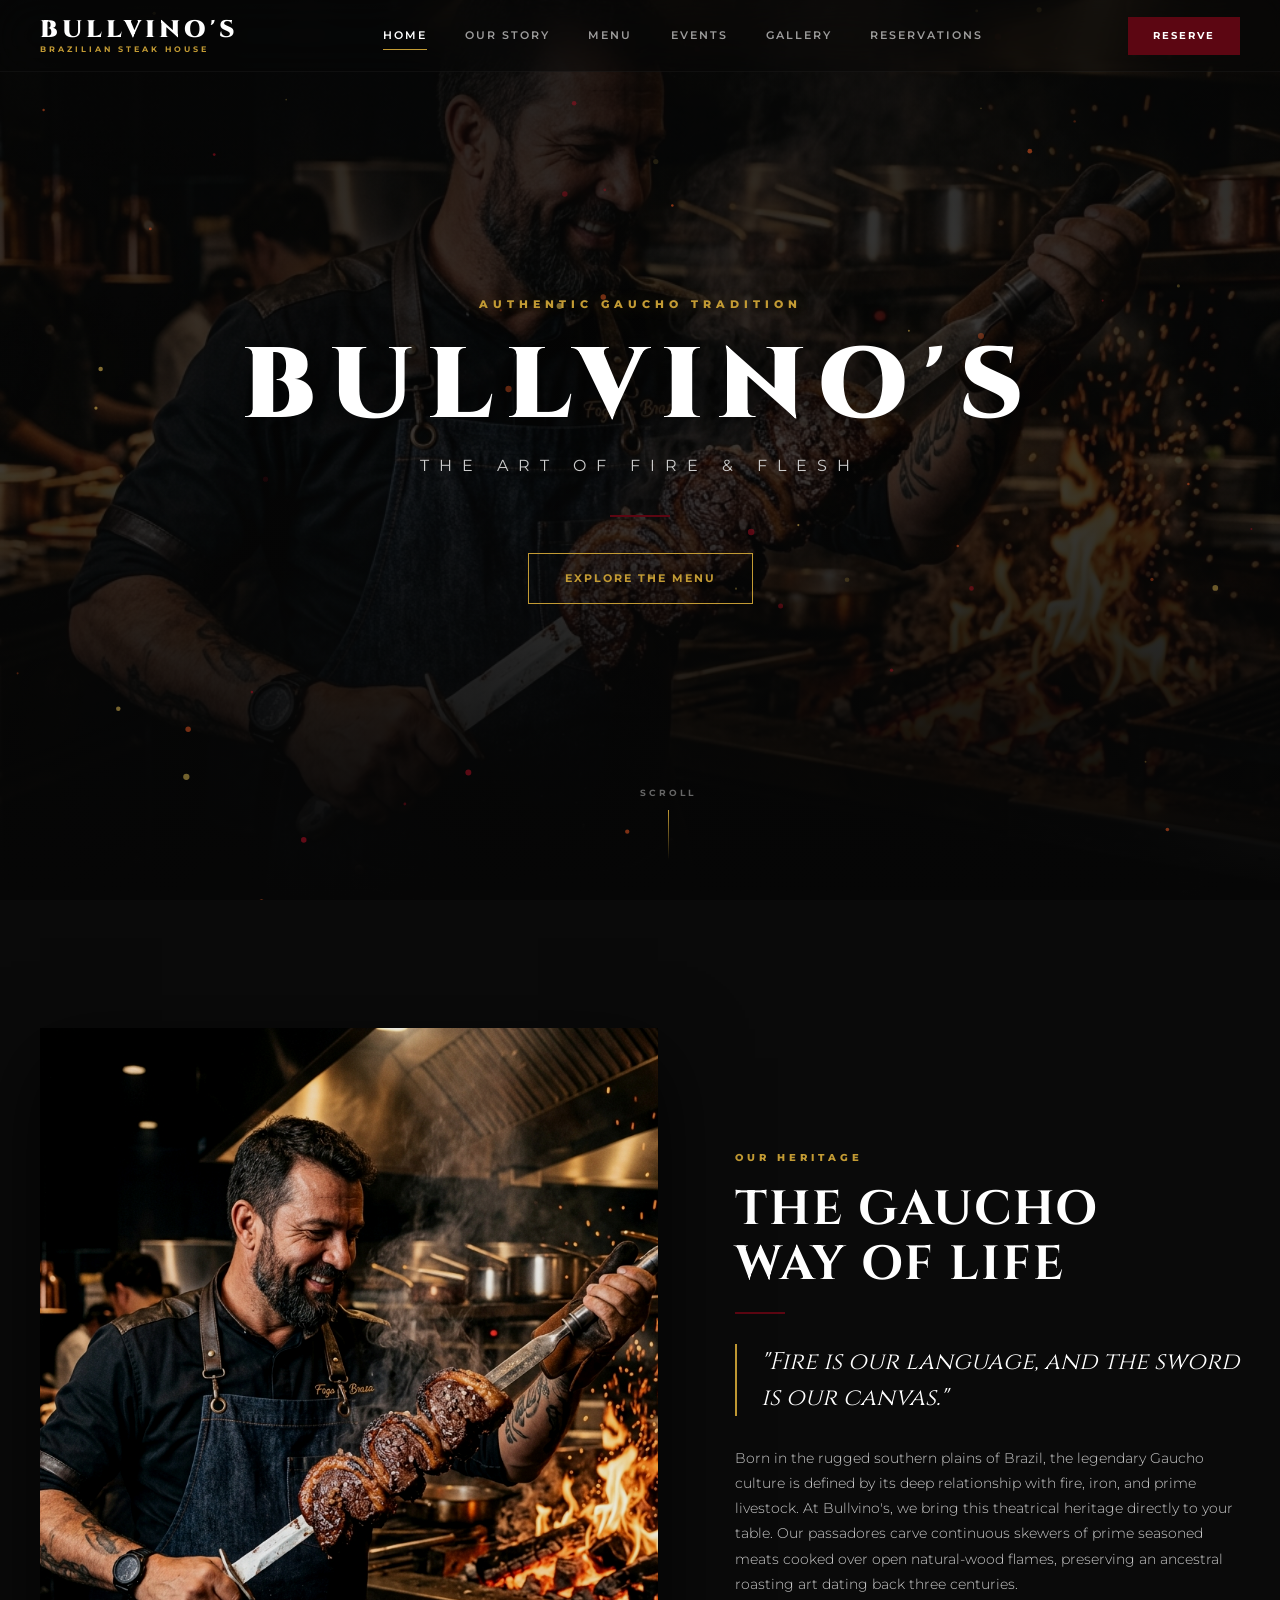
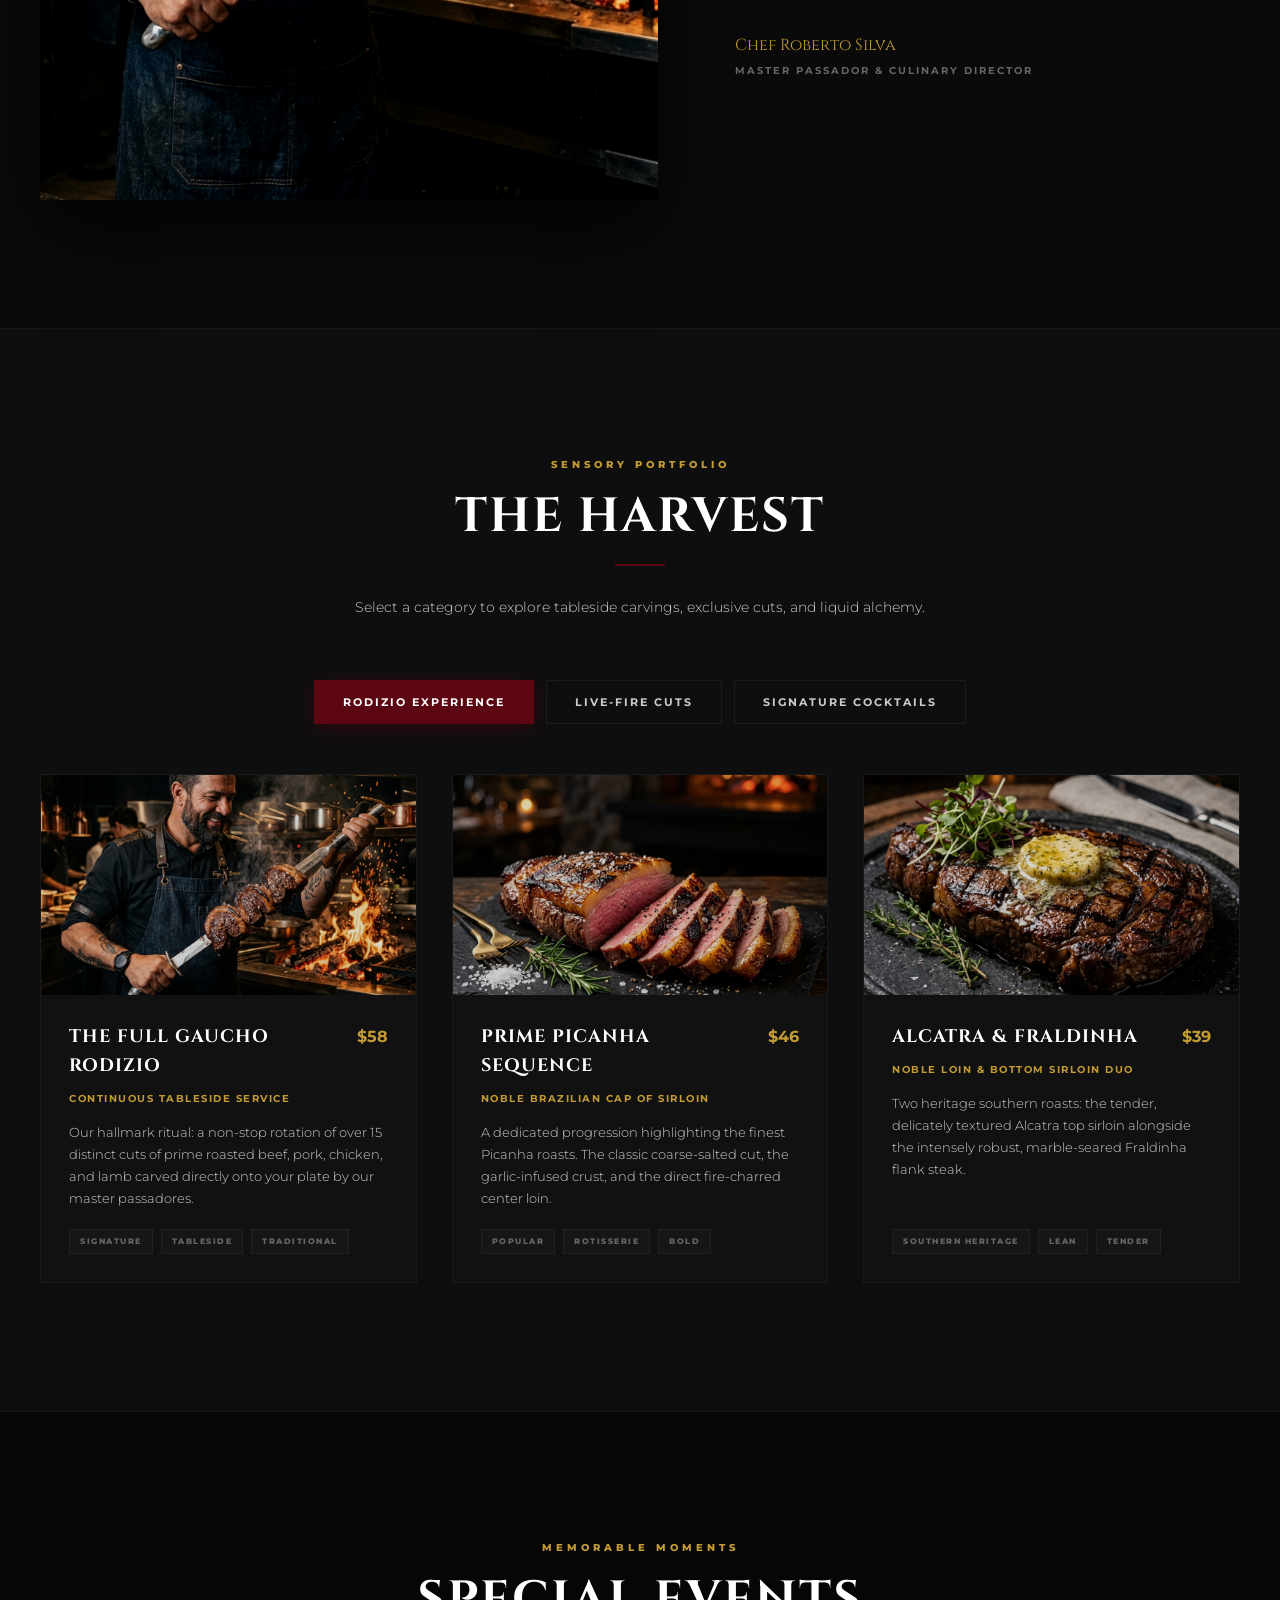
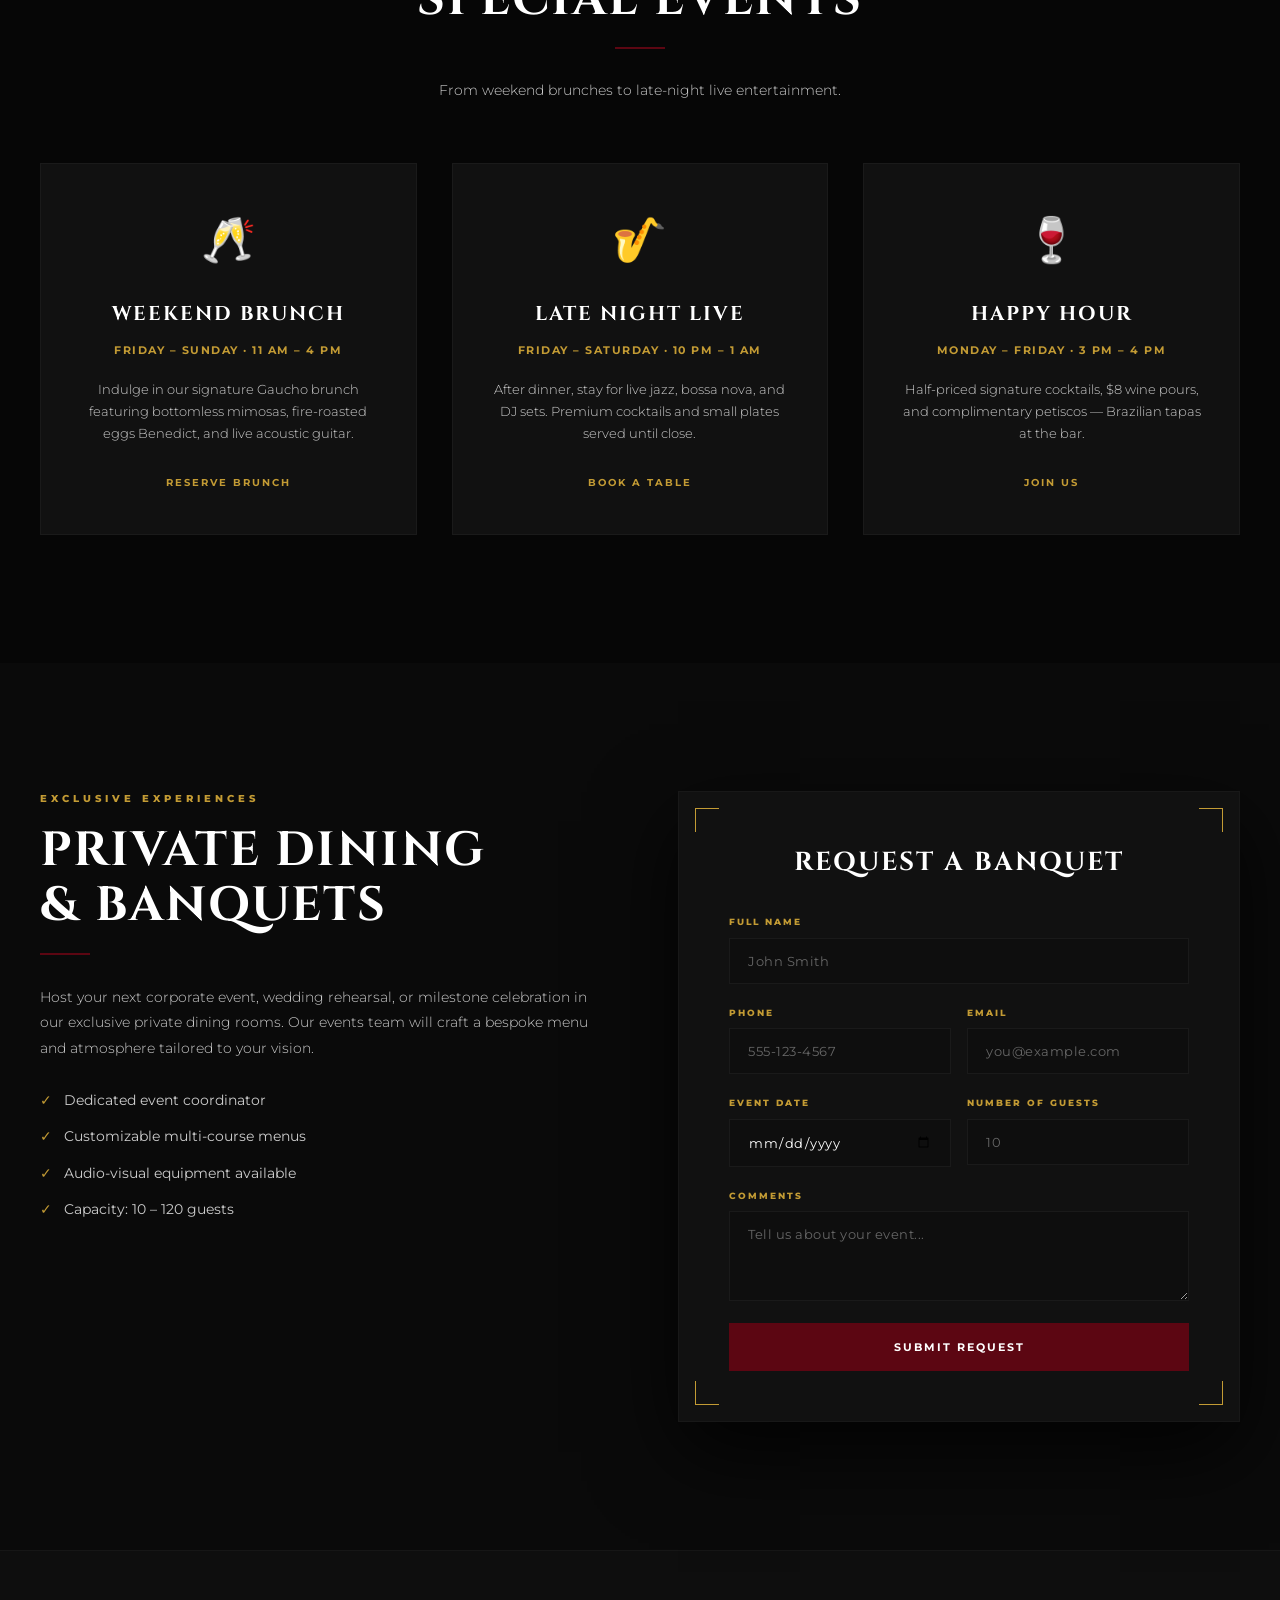
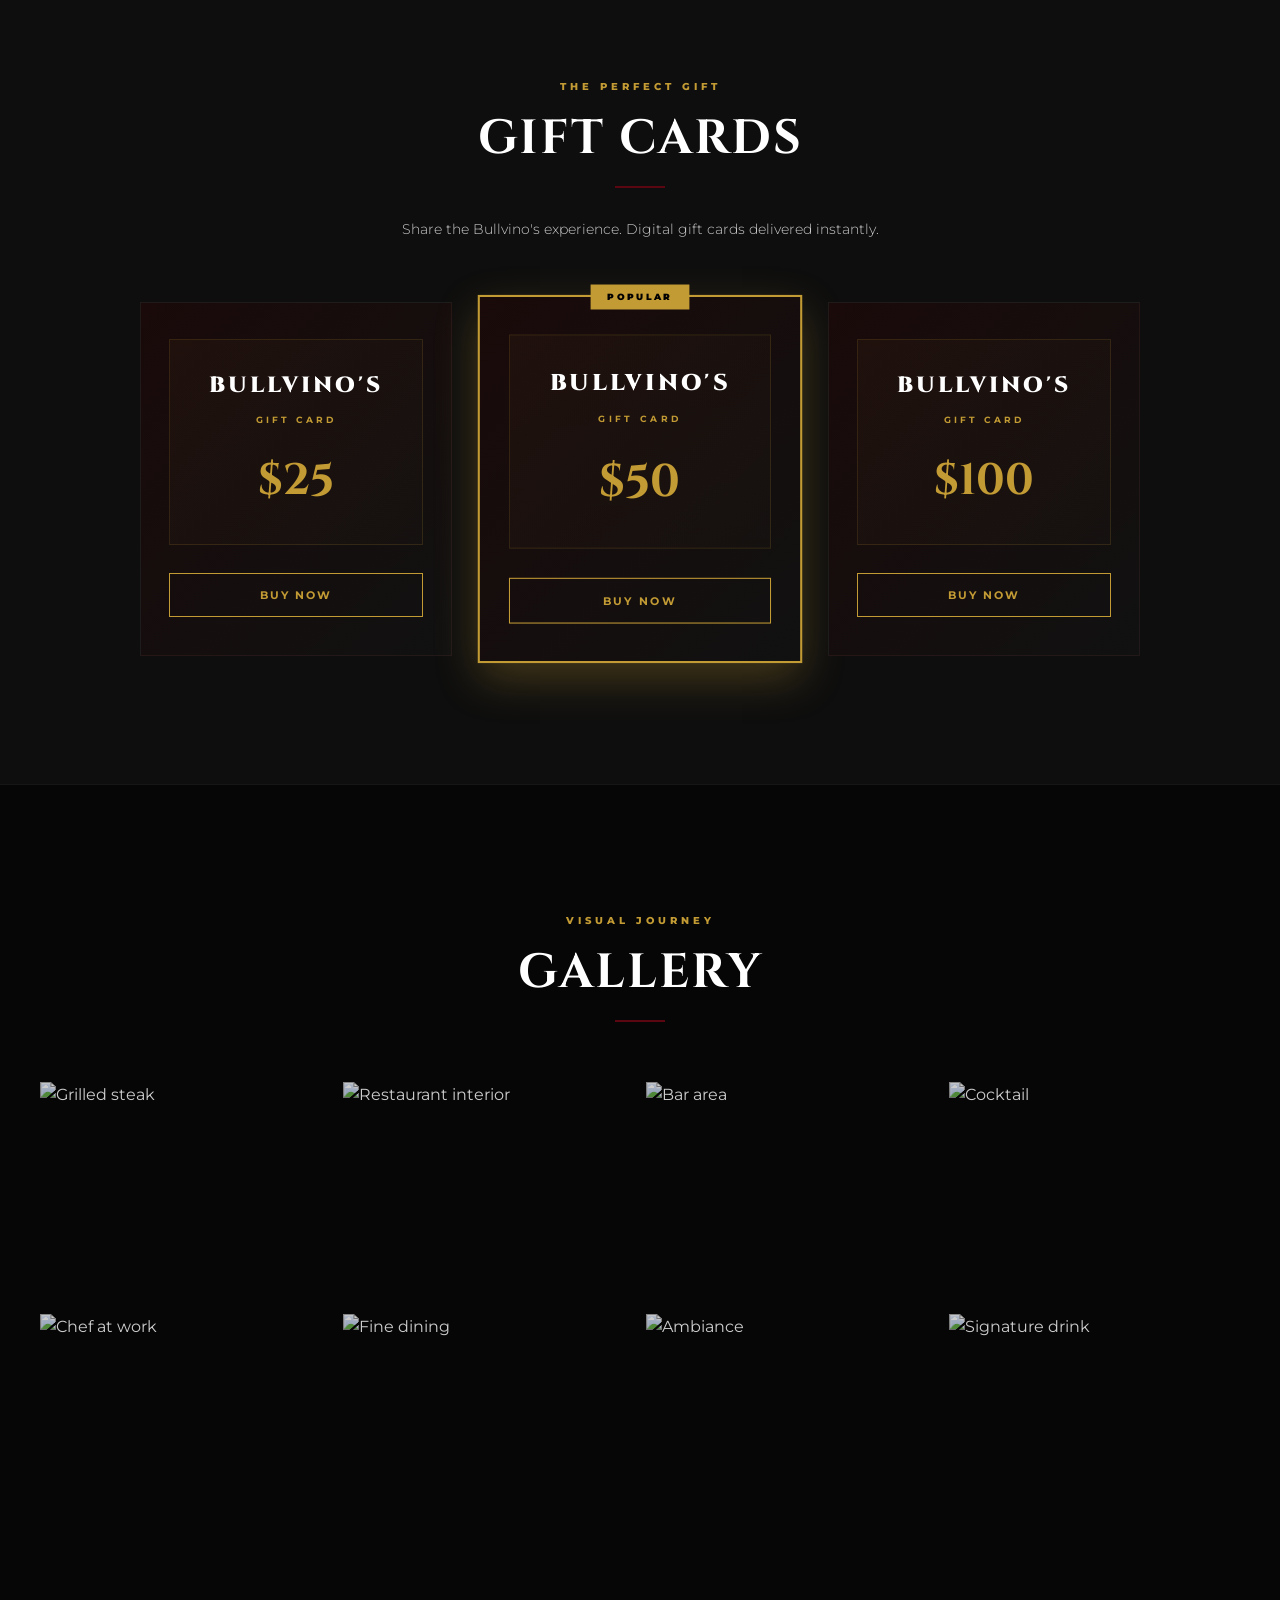
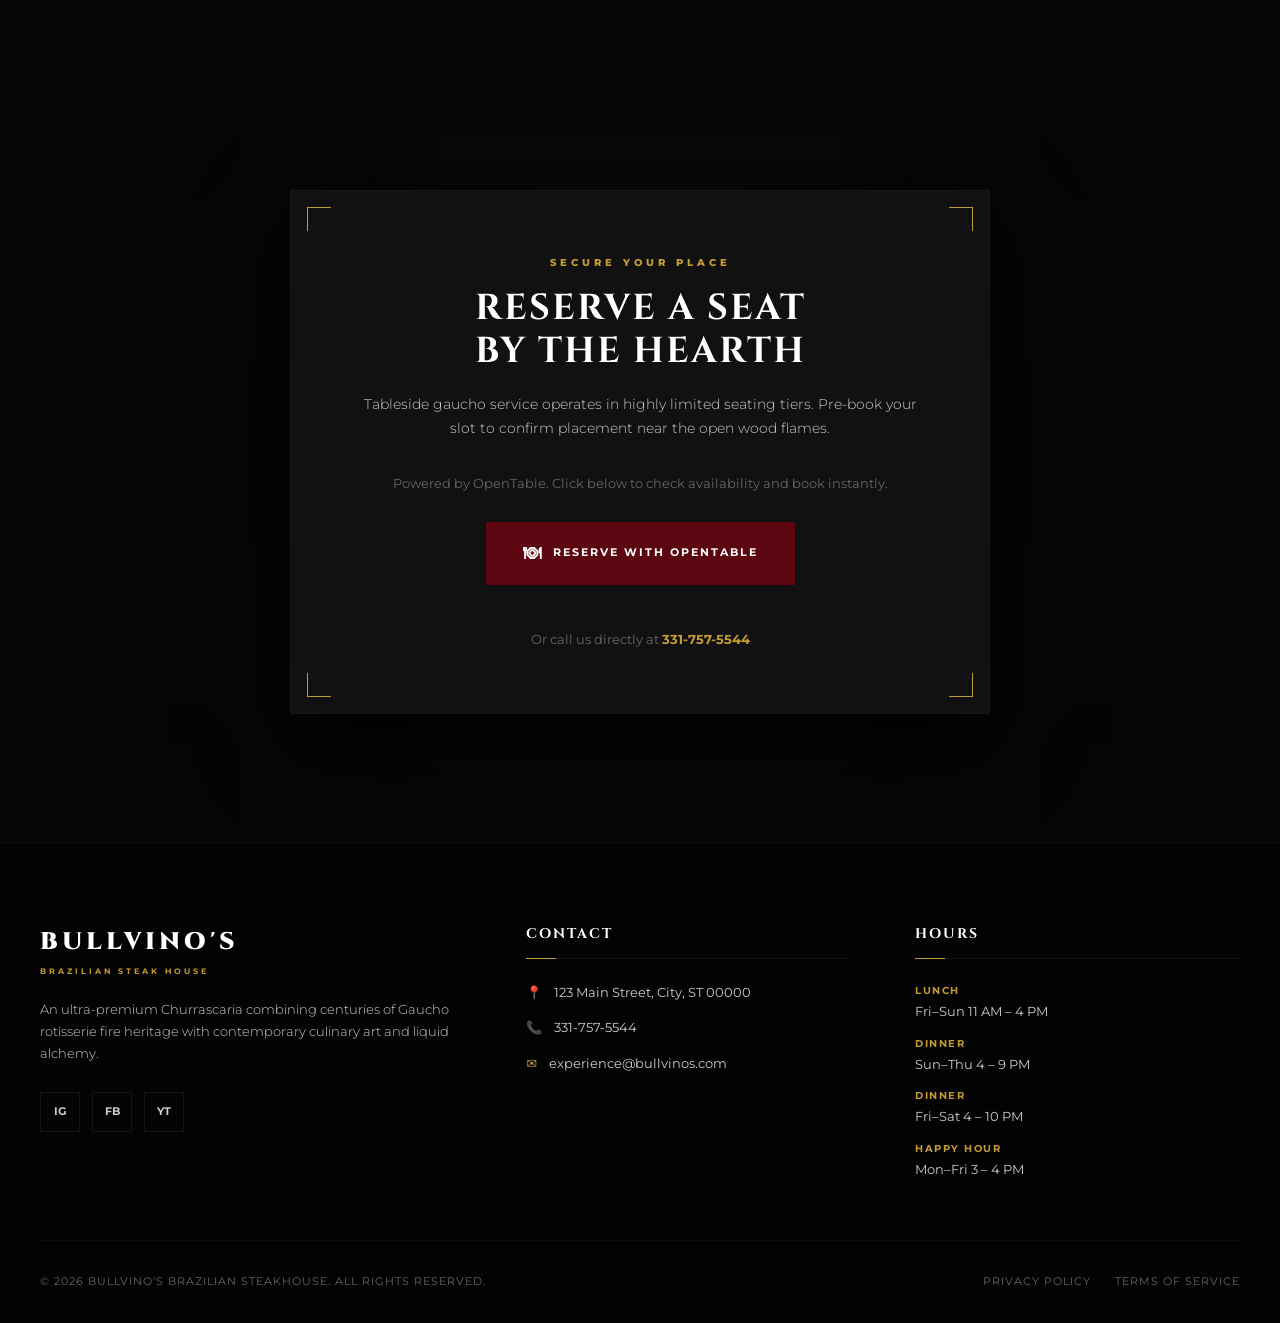
==== commit 5effd8aa: "Replace inline widget with OT link button, keep clean card design" ====
--- a/index.html
+++ b/index.html
@@ -288,37 +288,12 @@
         <div class="corner br"></div>
         <span class="eyebrow center">SECURE YOUR PLACE</span>
         <h2 class="reserve-title">RESERVE A SEAT<br>BY THE HEARTH</h2>
-        <p class="reserve-desc">Tableside gaucho service operates in highly limited seating tiers. Pre-book your slot below to confirm placement near the open wood flames.</p>
-        <div class="opentable-wrap">
-          <script>
-            (() => {
-              window.__OT_WIDGET_ENTRY_TRANSLATION__ = "";
-              window.__OT_WIDGET_TLD__ = "com";
-              const currentScript = document.currentScript;
-              const injectJS = () => {
-                "use strict";function y(e,t){let o=(e.stack||"").split("\n").slice(1),i=(o[0]||"").match(/\s\(?(\S+):(\d+):(\d+)/),r=i?i[1]:void 0,s=parseInt(i?i[2]:"",10);return Number.isNaN(s)&&(s=void 0),{"call-stack-message":e.message,message:e.message,"call-stack-trace":o.join("\n"),"call-stack-file":r,"call-stack-line-number":s,...t}}var L=["error","warn","debug","verbose","info"],O=e=>{let t={};return Object.assign(t,"reservation-widget"),e&&Object.assign(t,e),t["related-url"]=window.location.href||void 0,t["header-user-agent"]=navigator.userAgent||void 0,t["header-referer"]=document.referrer||void 0,t},_=(e,t)=>{let n=window?.__OT_WIDGET_TLD__??"com",o={method:"POST",headers:{"Content-Type":"application/json"},body:JSON.stringify([e,O(t)])};return fetch("https://www.opentable."+n+"/dapi/fe/log",o).then(()=>null).then(()=>Promise.resolve())},b=L.reduce((e,t)=>(e[t]=_.bind(null,t),e),{log:_}),p={standard:{standard:{width:224,height:301},tall:{width:288,height:490},wide:{width:840,height:350}},button:{standard:{width:210,height:113}},waitlist:{standard:{width:224,height:203},wide:{width:840,height:350}},multi:{standard:{width:224,height:358},tall:{width:288,height:547},wide:{width:872,height:350}}},N=(e,t,n)=>"\n    <oc-component>\n        <link rel=\"stylesheet\" href=\""+e+"\" />\n        "+(n?"\n                <link rel=\"preload\" href="+n+" as=\"script\" crossOrigin=\"anonymous\" />\n                ":"")+"\n        <div id=\"ot-reservation-widget\" class=\"parent-widget-type-"+t+"\"></div>\n    </oc-component>\n",I=(e,t,n,o)=>"\n    <iframe data-test=\"reservation-widget-iframe\" src=\""+e+"\" width=\""+n+"\" height=\""+t+"\" frameborder=\"0\" scrolling=\"no\" name=\"opentable-make-reservation-widget\" title=\""+o+"\"></iframe>\n";function $(e,t){Object.keys(t).forEach(o=>{let d=String(t[o]);e.setAttribute("data-ot-"+o,d)})}var v=(e,t)=>{for(let n=0;n<e.length;n+=1)if(t===e[n]||!t?.parentNode&&t?.src===e[n]?.src)return n;return 0};function A(e,t,n,o,d,i){try{let r=i,s=document.getElementsByTagName("script"),c=v(s,i),a=o+c;if(i?.parentNode||(r=s[c]),r){let{lang:u,type:w,colorCustomization:f,font:T,colorThemeId:E}=e;window.__OT_BUILD_LOCALE__=u;let g=document.createElement("div");g.id="ot-widget-container"+c,g.setAttribute("data-r3uid",a),g.innerHTML=N(n,w,d),r.parentNode?.insertBefore(g,r);let h=g.querySelector("#ot-reservation-widget");h.setAttribute("data-ot-id",a),f&&E===8&&h.classList.add(T),$(h,e);let l=document.createElement("script");l.src=d??"",l.type="module",l.async=!0,l.setAttribute("data-ot-uuid",a),l.setAttribute("charset","utf-8"),l.setAttribute("crossorigin","anonymous"),h.after(l);let m=document.createElement("script");m.src=t+"?uuid="+a,m.async=!0,m.type="module",m.setAttribute("data-ot-uuid",a),h.after(m)}return a}catch(r){return b.error(y(r,{context:"client-javascript",pageGroup:"reservation-widget",pageType:"reservation-widget"})),"NO_CONTAINER_CREATION"}}function k(e){let{width:t}=e?p.multi.wide:p.standard.wide;return window&&window?.matchMedia("(min-width: "+t+"px)").matches}function M(e,t){let n=e==="wide",d=n&&k(t==="multi")?"wide":"standard",i=n?d:e,{height:r,width:s}=p[t]?.[i]??p[t].standard;return{height:r,width:s,theme:i}}function S(e,t,n,o,d,i){try{let r=i,s=document.getElementsByTagName("script"),c=v(s,i),a=t+c;if(i?.parentNode||(r=s[c]),r){let u=document.createElement("div");u.id="ot-widget-container"+c,u.setAttribute("data-r3uid",a);let{height:w,width:f,theme:T}=M(o,d);u.innerHTML=I(e+"&uuid="+a+"&theme="+T,w,f,n),r.parentNode?.insertBefore(u,r)}return a}catch(r){return b.error(y(r,{context:"client-javascript",pageGroup:"reservation-widget",pageType:"reservation-widget"})),"NO_CONTAINER_CREATION"}}window.__OT_WIDGET__={...window.__OT_WIDGET__,injectLoaderFromScript:A,injectMuralFromScript:S,clientLogger:b,getDetailsFromError:y};
-                const createdRWContainerId = window.__OT_WIDGET__.injectMuralFromScript("https://www.opentable.com/widget/reservation/mural?restaurantIds=1503280&type=standard&colorThemeId=8&isDarkMode=true&isIframe=true&domain=com&lang=en-US&isNewTab=false&otSource=Restaurant%20website&font=Montserrat&primaryColor=111111&primaryFontColor=cccccc&buttonColor=5C0612&buttonFontColor=ffffff&logoPid=0&backgroundPid=0&demo=false&otLogo=standard&loadAllWidgets=false", "23775071-cdf3-4a9a-bcf6-b683e355f29e", "OpenTable make reservation widget", "standard", "standard",  currentScript);
-                ;(function(){"use strict";var $e=Object.create;var X=Object.defineProperty;var Ge=Object.getOwnPropertyDescriptor;var ze=Object.getOwnPropertyNames;var Qe=Object.getPrototypeOf,je=Object.prototype.hasOwnProperty;var Ue=(t,e)=>()=>(e||t((e={exports:{}}).exports,e),e.exports);var qe=(t,e,r,i)=>{if(e&&typeof e=="object"||typeof e=="function")for(let n of ze(e))!je.call(t,n)&&n!==r&&X(t,n,{get:()=>e[n],enumerable:!(i=Ge(e,n))||i.enumerable});return t};var Ke=(t,e,r)=>(r=t!=null?$e(Qe(t)):{},qe(e||!t||!t.__esModule?X(r,"default",{value:t,enumerable:!0}):r,t));var pe=Ue(($t,ue)=>{"use strict";var et=4,tt=.001,rt=1e-7,it=10,M=11,x=1/(M-1),nt=typeof Float32Array=="function";function ae(t,e){return 1-3*e+3*t}function de(t,e){return 3*e-6*t}function ce(t){return 3*t}function N(t,e,r){return((ae(e,r)*t+de(e,r))*t+ce(e))*t}function le(t,e,r){return 3*ae(e,r)*t*t+2*de(e,r)*t+ce(e)}function ot(t,e,r,i,n){var o,s,a=0;do s=e+(r-e)/2,o=N(s,i,n)-t,o>0?r=s:e=s;while(Math.abs(o)>rt&&++a<it);return s}function st(t,e,r,i){for(var n=0;n<et;++n){var o=le(e,r,i);if(o===0)return e;var s=N(e,r,i)-t;e-=s/o}return e}function at(t){return t}ue.exports=function(e,r,i,n){if(!(0<=e&&e<=1&&0<=i&&i<=1))throw new Error("bezier x values must be in [0, 1] range");if(e===r&&i===n)return at;for(var o=nt?new Float32Array(M):new Array(M),s=0;s<M;++s)o[s]=N(s*x,e,i);function a(c){for(var l=0,d=1,m=M-1;d!==m&&o[d]<=c;++d)l+=x;--d;var w=(c-o[d])/(o[d+1]-o[d]),f=l+w*x,b=le(f,e,i);return b>=tt?st(c,f,e,i):b===0?f:ot(c,l,l+x,e,i)}return function(l){return l===0?0:l===1?1:N(a(l),r,n)}}});var ee="APP_READY",te="APP_HIDDEN",re="APP_CLOSED",ie="MODAL_VISIBLE",R="MODAL_READY";function ne(t,e){Object.keys(e).forEach(i=>{t.setAttribute(i,e[i])})}function oe(){return window.innerWidth-document.body.clientWidth}var Je="^(http(s)?:)?//[a-z0-9-]{1,}\\.opentable\\.(com|jp|de|fr|es|com\\.mx|ca|hk|ie|sg|nl|co\\.uk|com\\.au|ae|co\\.th|it)(:\\d+)?(/)?$",Ze="^(http(s)?:)?//consumer-frontend(-\\d+-head)?\\.pp-rs\\.otenv\\.com(:\\d+)?(/)?$";function se(t){let e=new RegExp(Je),r=new RegExp(Ze);return t===""||e.test(t)||r.test(t)}function C(){let t={};return t.promise=new Promise((e,r)=>{t.resolve=e,t.reject=r}),t}var Xe=Object.freeze({REVEALING:"REVEALING",VISIBLE:"VISIBLE",HIDING:"HIDING",HIDDEN:"HIDDEN"}),u=Xe;var S=class{currentDirective;nextDirective;previousDirective;animationFrame;draw;deferreds={};constructor(e){let{canvas:r,illustrator:i,width:n,height:o}=e,s=r.getContext("2d");if(s===null)throw new Error("Context identifier is not supported.");r.setAttribute("width",n.toString()),r.setAttribute("height",o.toString()),this.draw=i({ctx:s,left:0,top:0,width:n,height:o})}start(){if(this.animationFrame!==void 0)return;let e=()=>{let{nextDirective:r,currentDirective:i}=this,n=r||i;this.previousDirective=i,delete this.nextDirective,this.currentDirective=this.draw(n),this.triggerDeferreds(),this.animationFrame=requestAnimationFrame(e)};e()}stop(){this.animationFrame!==void 0&&(cancelAnimationFrame(this.animationFrame),delete this.animationFrame)}show(){return this.currentDirective.status===u.VISIBLE?Promise.resolve():(this.nextDirective={...this.currentDirective,status:u.REVEALING},this.deferreds.visible||(this.deferreds.visible=C()),this.deferreds.visible.promise)}hide(){return this.currentDirective.status===u.HIDDEN?Promise.resolve():(this.nextDirective={...this.currentDirective,status:u.HIDING},this.deferreds.hidden||(this.deferreds.hidden=C()),this.deferreds.hidden.promise)}triggerDeferreds(){let{deferreds:e,currentDirective:r,previousDirective:i}=this;if(e.hidden&&r.status===u.HIDDEN&&i.status===u.HIDING){e.hidden.resolve(),delete e.hidden;return}e.visible&&r.status===u.VISIBLE&&i.status===u.REVEALING&&(e.visible.resolve(),delete e.visible)}};var O=class{options;container;canvasController;constructor(e){this.options={...e}}begin(){return this.isRendered()?(this.canvasController.start(),this.canvasController.show()):Promise.reject(new Error("Canvas not rendered"))}end(){return this.isRendered()?this.canvasController.hide().then(()=>{this.canvasController.stop()}):Promise.resolve()}render(){let e=document.createElement("figure"),r=document.createElement("canvas"),{illustrator:i,width:n,height:o}=this.options,s=window.devicePixelRatio||1,a={canvas:r,illustrator:i,width:n*s,height:o*s},c={width:n+"px",height:o+"px"};return this.canvasController=new S(a),this.container=e,Object.assign(r.style,c),e.appendChild(r),e}destroy(){this.isRendered()&&(this.container=void 0)}isRendered(){return!!this.container}};var De=Ke(pe()),g=8,W=Math.PI*2,dt=7/25,he=1e3/60,Y=0,me=1,k=360/g,fe="COLLAPSE",ve="COLLAPSED_WAIT",ge="FULL_ROTATION",ye="SPREAD_OUT",we="SPREAD_WAIT",be=(0,De.default)(.5,0,.5,1),Ee=[{type:ye,duration:1e3},{type:we,duration:100},{type:fe,duration:650},{type:ge,duration:1200},{type:ve,duration:100}];function ct(t,e,r){let i=[];for(let n=1;n<=g;n+=1)i[n-1]=k*n/t*e*r;return i}function lt(){let t=[];for(let e=1;e<=g;e+=1)t[e-1]=k*e;return t}function ut(t,e,r){let i=[];for(let n=1;n<=g;n+=1){let o=k*n;i[n-1]=(360-o)/t*e*r+o}return i}function pt(t,e,r){let i=[];for(let n=1;n<=g;n+=1){let o=k*n;i[n-1]=(360-o)/t*e+o*r}return i}function ht(t){return function(r,i,n){let o=Math.ceil(r),s=Math.ceil(i),a=Math.ceil(n),c=a/4;t.beginPath(),t.arc(o,s,a,0,W),t.closePath(),t.arc(o,s,c,0,W),t.closePath(),t.fill("evenodd")}}function mt(t){return function(r,i,n){let o=Math.ceil(r),s=Math.ceil(i),a=Math.ceil(n);t.beginPath(),t.arc(o,s,a,0,W),t.closePath(),t.fill()}}function $(t={}){let{color:e="#da3743",transitionDuration:r=300}=t,n=1/Math.ceil(r/he),o=Ee.map(a=>Math.ceil(a.duration/he)),s=o.reduce((a,c)=>a+c,0);return function({ctx:c,left:l,top:d,width:m,height:w}){let f=l+m/2,b=d+w/2,Ne=mt(c),ke=ht(c);return function(He={}){let{status:E=u.HIDDEN,transitionPoint:p=Y,frame:T=0,stepIndex:D=0,stepFrame:h=0}=He,Fe=Ee[D],I=o[D],Be=h/I,B=be(Be),Ve=be(p),U=p*Ve,q=Math.min(m,w)*dt*U,K=q/4;E===u.REVEALING?p=Math.min(me,p+n):E===u.HIDING&&(p=Math.max(Y,p-n)),p===me?E=u.VISIBLE:p===Y&&(E=u.HIDDEN),c.clearRect(0,0,m,w),c.globalAlpha=U,c.fillStyle=e,ke(f,b,q);{let J=K*6,v;switch(Fe.type){case ye:v=ct(I,h,B);break;case we:v=lt();break;case fe:v=ut(I,h,B);break;case ge:v=pt(I,h,B);break;case ve:default:v=[0];break}for(let V=0;V<g;V+=1){let Z=(v[V]-180)*(Math.PI/180),We=f+J*Math.cos(Z),Ye=b+J*Math.sin(Z);Ne(We,Ye,K)}}return T+=1,h+=1,T===s?(T=0,D=0,h=0):h===I&&(D+=1,h=0),{status:E,transitionPoint:p,frame:T,stepIndex:D,stepFrame:h}}}}function Ie(t={}){let{width:e=300,height:r=300,...i}=t,n=$(i);return new O({illustrator:n,width:e,height:r})}var ft={allowtransparency:"true",frameborder:"0",width:"100%",height:"100%",marginwidth:"0",marginheight:"0"},vt={display:"none",position:"absolute",top:"0",right:"0",bottom:"0",left:"0",width:"100%",height:"100%",overflowY:"auto",border:"0",margin:"0",padding:"0",background:"transparent"},_=class{ref;render({host:e,query:r,path:i,appName:n}){let o={...ft,name:n+"-modal-iframe"};this.ref=document.createElement("iframe");let s={...o,src:e+i+"?"+r};ne(this.ref,s),Object.assign(this.ref.style,vt)}show(){this.ref.style.display="block"}hide(){this.ref.style.display="none"}destroy(){this.ref=void 0}isValidMessage(e){return!!this.ref&&e.source===this.ref.contentWindow&&!!e.data&&typeof e.data.type=="string"}postMessage(e,r){this.ref.contentWindow.postMessage({type:e},r)}};function G(t,e){let r=1/t;return{DESKTOP:"(min-width: "+e.desktop+"rem)",MOBILE_ONLY:"(max-width: "+(e.desktop-r)+"rem)",TABLET_ONLY:"(min-width: "+e.tablet+"rem) and (max-width: "+(e.desktop-r)+"rem)",LARGE_DEVICE:"(min-width: "+e.tablet+"rem)",PHONE_ONLY:"(max-width: "+(e.tablet-r)+"rem)"}}function z(t){return{desktop:992/t,tablet:639/t,phone:450/t}}var Se=16,gt=Object.freeze(z(Se)),A=Object.freeze(G(Se,gt));function tr(){return window.matchMedia(A.DESKTOP)}function rr(){return window.matchMedia(A.MOBILE_ONLY)}function ir(){return window.matchMedia(A.TABLET_ONLY)}function nr(){return window.matchMedia(A.LARGE_DEVICE)}function Oe(){return window.matchMedia(A.PHONE_ONLY)}var L=class{phoneQuery;ref;transitionDuration;appName;ariaId;isVisible;constructor({transitionDuration:e,appName:r,ariaId:i}){this.phoneQuery=Oe(),this.transitionDuration=e,this.appName=r,this.ariaId=i}render(){this.ref=document.createElement("dialog"),this.ref.id="ot-"+this.appName+"-modal",this.ref.setAttribute("aria-modal","true"),this.ref.setAttribute("aria-labelledby",this.ariaId),this.hide(),this.phoneQuery.addListener(this.handleMediaChange)}destroy(){this.phoneQuery.removeListener(this.handleMediaChange),this.ref=void 0,this.isVisible=void 0}show(){this.ref.showModal(),this.isVisible=!0,this.updateStyle()}hide(){this.ref.close(),this.isVisible=!1,this.updateStyle()}updateStyle(){if(!this.ref)return;let e={display:"flex",position:"fixed",top:"0",right:"0",bottom:"0",left:"0",width:"100%",height:"100%",overflowY:"auto",zIndex:"2147483647",transition:"opacity "+this.transitionDuration+"ms ease",alignItems:"center",justifyContent:"center",opacity:this.isVisible?"1":"0",background:this.phoneQuery.matches?"#fff":"rgba(0,0,0,0.8)",borderColor:"transparent"};Object.assign(this.ref.style,e)}handleMediaChange=()=>{this.updateStyle()}};var yt={position:"fixed",width:"100vw",overflow:"hidden"},P=class{bodyStyle;scrollPosition;freeze(){this.saveScrollPosition(),this.saveBodyStyle(),this.freezeBody()}unfreeze(){this.restoreBodyStyle(),this.restoreScrollPosition()}saveBodyStyle(){let{position:e,top:r,width:i,overflow:n,borderRight:o}=document.body.style;this.bodyStyle={position:e,top:r,width:i,overflow:n,borderRight:o}}freezeBody(){let e=oe(),r="-"+this.scrollPosition+"px",i=e?e+"px solid #eee":"";Object.assign(document.body.style,yt,{top:r,borderRight:i})}restoreBodyStyle(){Object.assign(document.body.style,this.bodyStyle),this.bodyStyle=void 0}saveScrollPosition(){this.scrollPosition=window.scrollY}restoreScrollPosition(){document.body.scrollTop=this.scrollPosition,this.scrollPosition=void 0}};var Me=150;function wt(t,e){return function(i){i.postMessage({type:t,payload:e},i.location.toString())}}function H(t){console.error(t)}var y=class{appName;container;animation;client;host;path;query;listeners;page;loadingText;constructor({appName:e,listeners:r=[],ariaId:i,loadingText:n=""}){let o={width:75,height:75,transitionDuration:Me};this.appName=e,this.listeners=r,this.loadingText=n,this.animation=Ie(o),this.container=new L({transitionDuration:Me,appName:e,ariaId:i}),this.client=new _,this.page=new P}start(){window.addEventListener("message",this.handleMessage,!1);let e=wt(R,this.appName),r=this.destroyApp.bind(this);this.listeners.forEach(i=>{e(i),i.addEventListener("keydown",function(o){o.key==="Escape"&&(o.preventDefault(),r())})})}openModal({host:e,path:r,query:i}){this.initApp(e,r,i).catch(n=>H(n))}isRendered(){return!!this.container.ref}mountClient(){this.container.ref.appendChild(this.client.ref)}async loadApp(){this.isRendered()||(this.animation.render(),this.container.render(),this.client.render({host:this.host,path:this.path,query:this.query,appName:this.appName}),this.page.freeze(),this.animation.container.setAttribute("aria-hidden","true"),this.container.ref.appendChild(this.animation.container),this.loadingText&&this.container.ref.setAttribute("aria-label",this.loadingText),document.body.appendChild(this.container.ref),await new Promise(window.requestAnimationFrame).then(()=>this.container.show()).then(()=>this.animation.begin()).then(()=>this.mountClient()))}async showModal(){if(!this.isRendered())return;let e=this.host||"*";this.container.ref.removeAttribute("aria-label"),await this.animation.end().then(()=>this.client.show()).then(()=>this.client.postMessage(ie,e)).then(()=>this.client.postMessage("@@restef/MODAL_VISIBLE",e))}hideModal(){this.isRendered()&&this.container.hide()}destroyApp(){this.isRendered()&&(document.body.removeChild(this.container.ref),this.page.unfreeze(),this.client.destroy(),this.animation.destroy(),this.container.destroy())}async initApp(e,r,i){if(!se(e)){H("hostname is not allowed");return}this.host=e,this.path=r,this.query=i;try{await this.loadApp()}catch(n){H(n)}}handleMessage=async e=>{try{if(!this.client.isValidMessage(e))return;switch(e.data.type){case"@@restef/APP_READY":case ee:await this.showModal();break;case"@@restef/APP_HIDDEN":case te:this.hideModal();break;case"@@restef/APP_CLOSED":case re:this.destroyApp();break;default:break}}catch(r){H(r)}}};var _e=(e=>(e.COOKIE_CHECK="cookie-check",e))(_e||{}),bt="OT_READY_REACT_CLIENT",Et="OT_OPEN_MODAL",Ae="OT_IS_MODAL_READY",Le="OT_IS_MODAL_OVERLAY_SUPPORTED",Pe="OT_REACT_IS_MODAL_OVERLAY_SUPPORTED",F=6e3,Q=window?.__OT_WIDGET__?.clientLogger,j=window?.__OT_WIDGET__?.getDetailsFromError,Dt="width:0;height:0;border:0;border:none;";async function Te({iframe:t}){return new Promise((e,r)=>{let i=setTimeout(()=>{r(new Error(t.src+": Iframe failed to load in "+F+" ms "))},F);function n(){t.removeEventListener("load",n),clearInterval(i),e()}try{t.addEventListener("load",n),t?.contentDocument&&t?.contentDocument?.readyState!=="loading"&&n()}catch(o){clearInterval(i),r(o)}})}async function It({iframe:t}){let{contentWindow:e}=t;return new Promise((r,i)=>{let n=setTimeout(()=>{i(new Error(t?.src+": Iframe could not find action after "+F+" ms"))},F);function o(s){let{data:{type:a,value:c},source:l}=s;l===e&&Object.values(_e).includes(a)&&(window.removeEventListener("message",o),clearTimeout(n),r(c))}try{window.addEventListener("message",o)}catch(s){clearTimeout(n),i(s)}})}function Re({document:t,url:e}){let r=t.createDocumentFragment(),i=t.createElement("iframe");return r.appendChild(i),i.src=e,i.style.cssText=Dt,t.body.appendChild(r),i}async function St({document:t,baseUrl:e}){let r=e+"/widget/reservation/cookie-check/set-cookie",i=e+"/widget/reservation/cookie-check/get-cookie",n=Re({document:t,url:r}),o;try{await Te({iframe:n}),o=Re({document:t,url:i});let[s]=await Promise.all([It({iframe:o}),Te({iframe:o})]);return s}catch(s){return Q?.error(j(s,{context:"client-javascript",pageGroup:"reservation-widget",pageType:"reservation-widget"})),!1}finally{n?.parentNode?.removeChild(n),o&&o?.parentNode?.removeChild(o)}}function Ce(){let t=!1,{navigator:e}=window;if("maxTouchPoints"in e)t=e.maxTouchPoints>0;else{let r=matchMedia?.("(pointer:coarse)");if(r?.media==="(pointer:coarse)")t=!!r.matches;else if("orientation"in window)t=!0;else{let i=e.userAgent;t=/\b(BlackBerry|webOS|iPhone|IEMobile)\b/i.test(i)||/\b(Android|Windows Phone|iPad|iPod)\b/i.test(i)}}return t}function xe(){try{return window.self===window.top}catch{return!0}}async function Ot(t){let e;try{t&&(e=await St({document:window.document,baseUrl:t}))}catch(r){Q?.error(j(r,{context:"client-javascript",pageGroup:"reservation-widget",pageType:"reservation-widget"})),e=!1}return e}async function Mt({baseUrl:t}){let e=!Ce()&&xe()&&await Ot(t);window.__OT_WIDGET__.IsR3ModalSupported=e,window.postMessage({type:Le,value:e},"*")}async function _t({baseUrl:t}){let e=window?.__OT_WIDGET__?.R3ModalOverlayCheckIsRunning,r=!Ce()&&xe();!e&&r&&(window.__OT_WIDGET__.R3ModalOverlayCheckIsRunning=!0,await Mt({baseUrl:t}))}function At(t,e,r,i){let n=null;if(t==="NO_CONTAINER_CREATION")return null;function o({query:a}){n?.openModal&&n.openModal({host:e,path:"/booking/restref/availability",query:a})}let s=new y({appName:"cfe",listeners:[window],ariaId:"find-a-table-title",loadingText:i});s.start(),n=s;try{let a=window;if(r&&(a=document.querySelector("div[data-r3uid=\""+t+"\"]")?.querySelector("iframe")?.contentWindow),!a)return null;let c=!1,l=({data:d})=>{d&&d.type&&d.type===R&&(c=!0,a?.postMessage({type:Ae,value:!0},"*")),d&&d.type&&d.type===Le&&a?.postMessage({type:Pe,value:window.__OT_WIDGET__.IsR3ModalSupported},"*"),d&&d.type&&d.type===bt&&d?.uuid===t&&(a?.postMessage({type:Ae,value:c},"*"),a?.postMessage({type:Pe,value:window.__OT_WIDGET__.IsR3ModalSupported},"*")),d&&d.type&&d.type===Et&&d?.uuid===t&&o({query:d?.["ot-query"]})};return window.addEventListener("message",l,!1),_t({baseUrl:e}),function(){s.destroyApp(),window.removeEventListener("message",l,!1)}}catch(a){return Q?.error(j(a,{context:"client-javascript",pageGroup:"reservation-widget",pageType:"reservation-widget"})),null}}window.__OT_WIDGET__={...window.__OT_WIDGET__,initModalOverlay:At};
-})();
-                            window.__OT_WIDGET__.initModalOverlay(createdRWContainerId, "https://www.opentable.com", true, "Loading...");
-            };
-
-            if (!currentScript?.parentNode) {
-                if (document.readyState === 'complete') {
-                    injectJS();
-                } else {
-                    document.addEventListener("readystatechange", (event) => {
-                        if (document.readyState === "complete") {
-                            injectJS();
-                        }
-                    });
-                }
-            } else {
-                injectJS();
-            }
-        })();
-          </script>
-        </div>
+        <p class="reserve-desc">Tableside gaucho service operates in highly limited seating tiers. Pre-book your slot to confirm placement near the open wood flames.</p>
+        <p class="reserve-note">Powered by OpenTable. Click below to check availability and book instantly.</p>
+        <a href="https://www.opentable.com/restref/client/?restaurantIds=1503280&lang=en-US&otSource=Restaurant%20website" target="_blank" rel="noopener noreferrer" class="btn btn-burgundy btn-reserve-ot">
+          <span class="btn-icon">&#127869;</span>
+          RESERVE WITH OPENTABLE
+        </a>
         <p class="reserve-phone">Or call us directly at <a href="tel:+13317575544">331-757-5544</a></p>
       </div>
     </div>
--- a/css/style.css
+++ b/css/style.css
@@ -1192,18 +1192,14 @@
   margin-top: 24px;
 }
 
-.opentable-wrap {
-  margin: 24px auto 0;
-  min-height: 310px;
-  display: flex;
-  justify-content: center;
-  background: var(--surface);
-  border-radius: 4px;
-  overflow: hidden;
-}
-
-.opentable-wrap iframe {
-  max-width: 100%;
+.reserve-note {
+  font-size: 13px;
+  color: var(--muted);
+  margin-bottom: 28px;
+}
+
+.btn-reserve-ot {
+  margin-bottom: 20px;
 }
 
 .reserve-phone a {
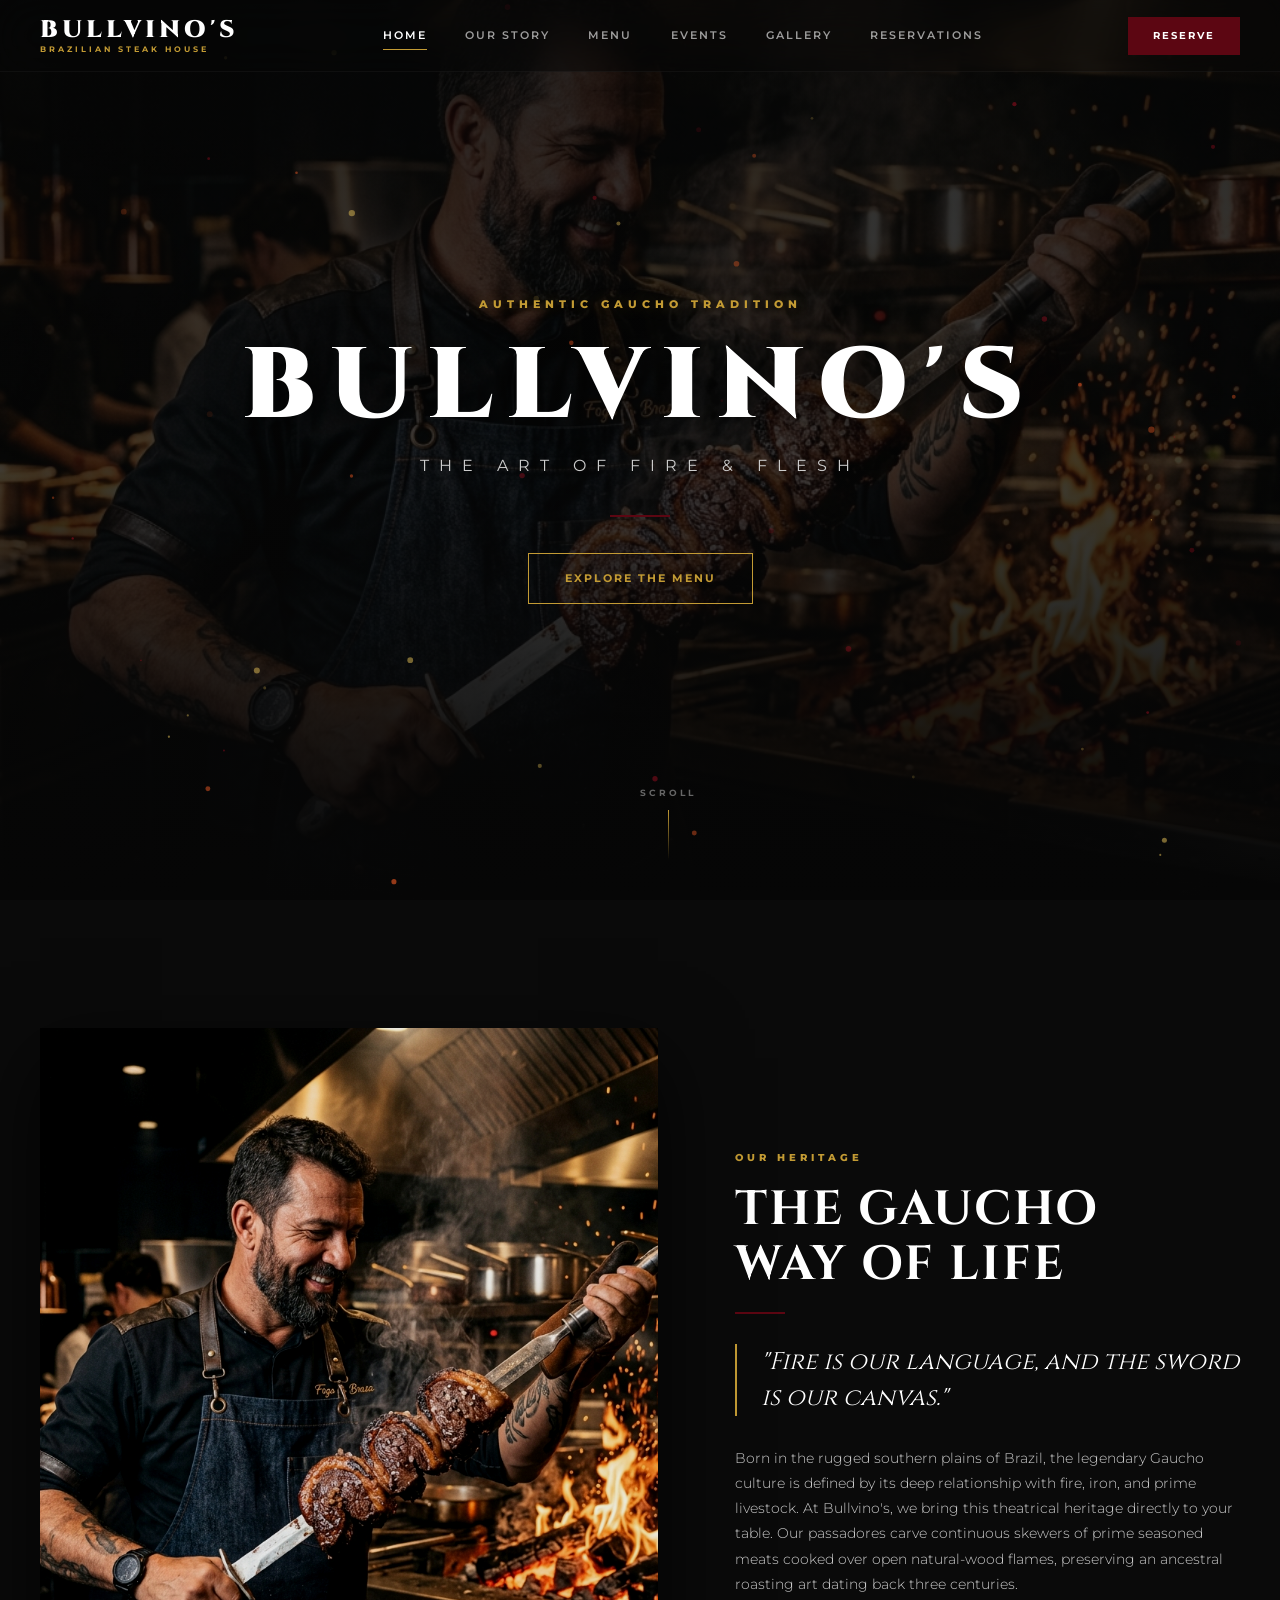
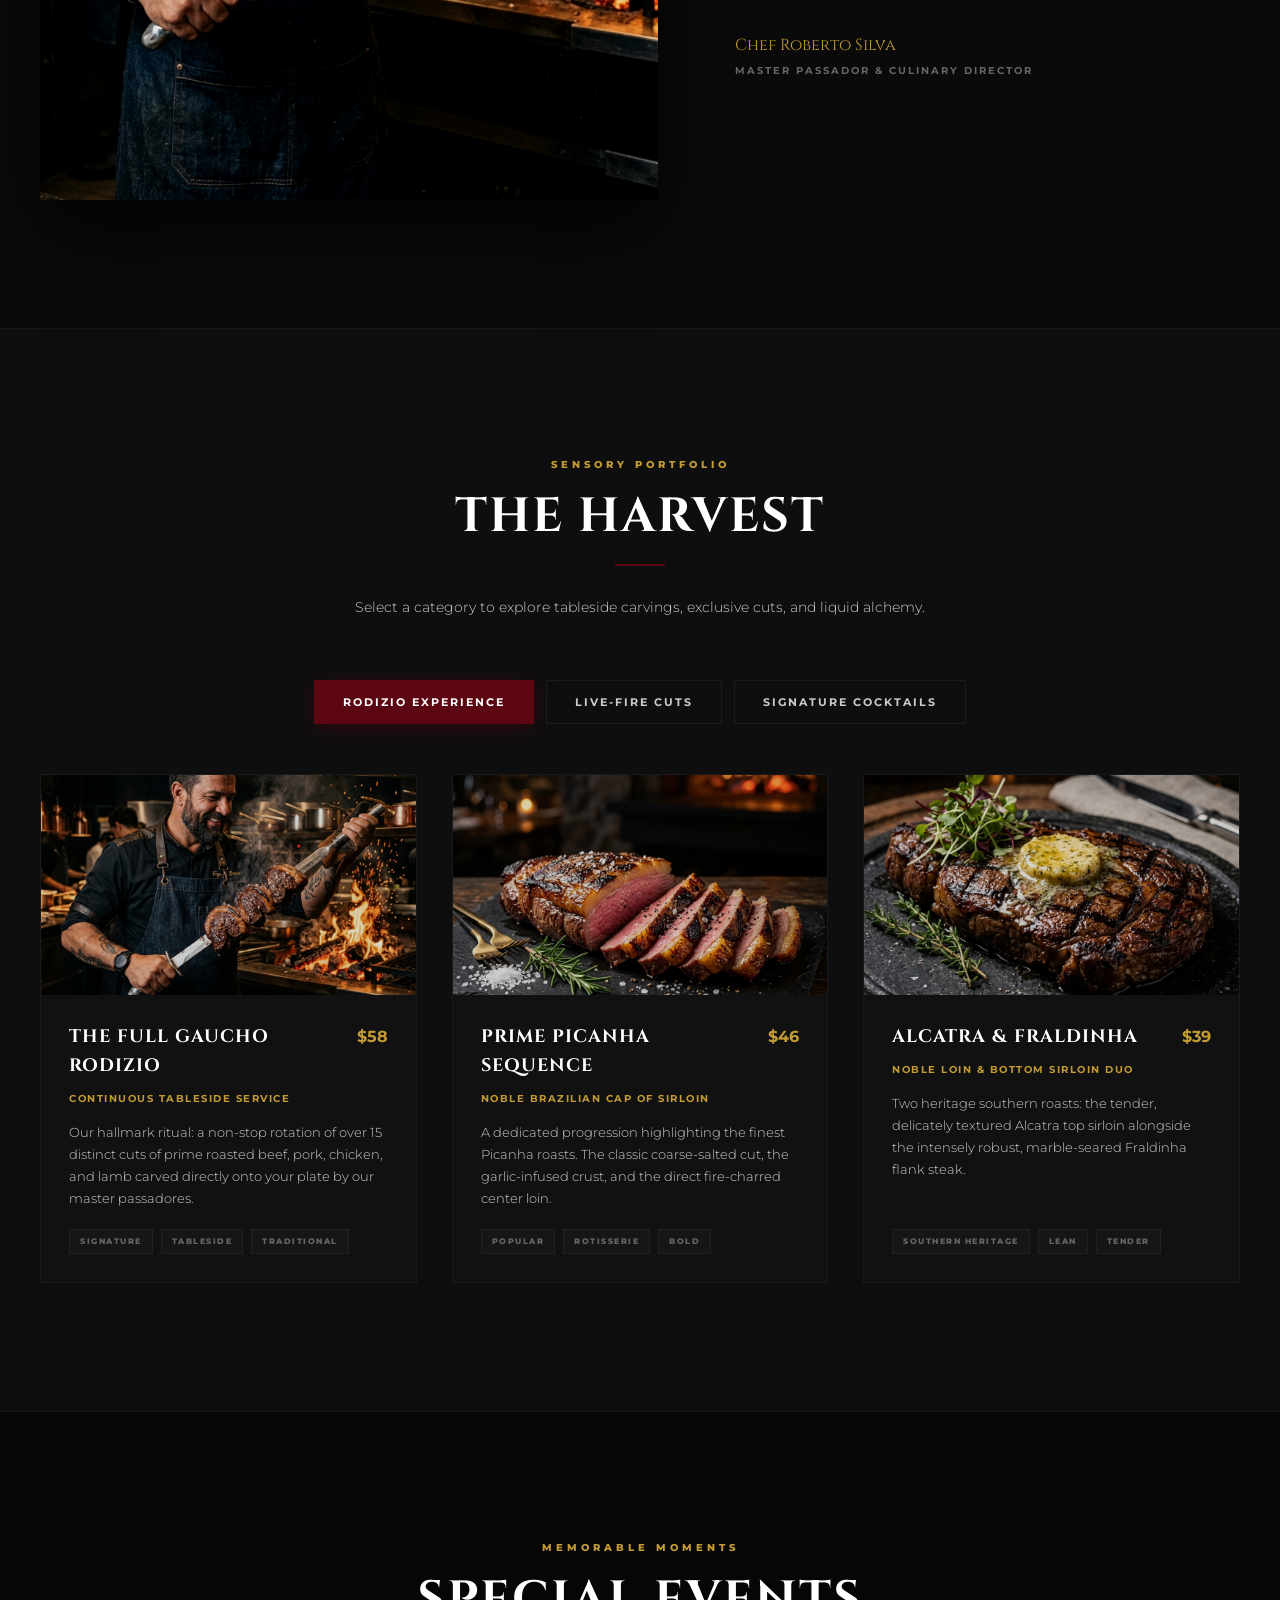
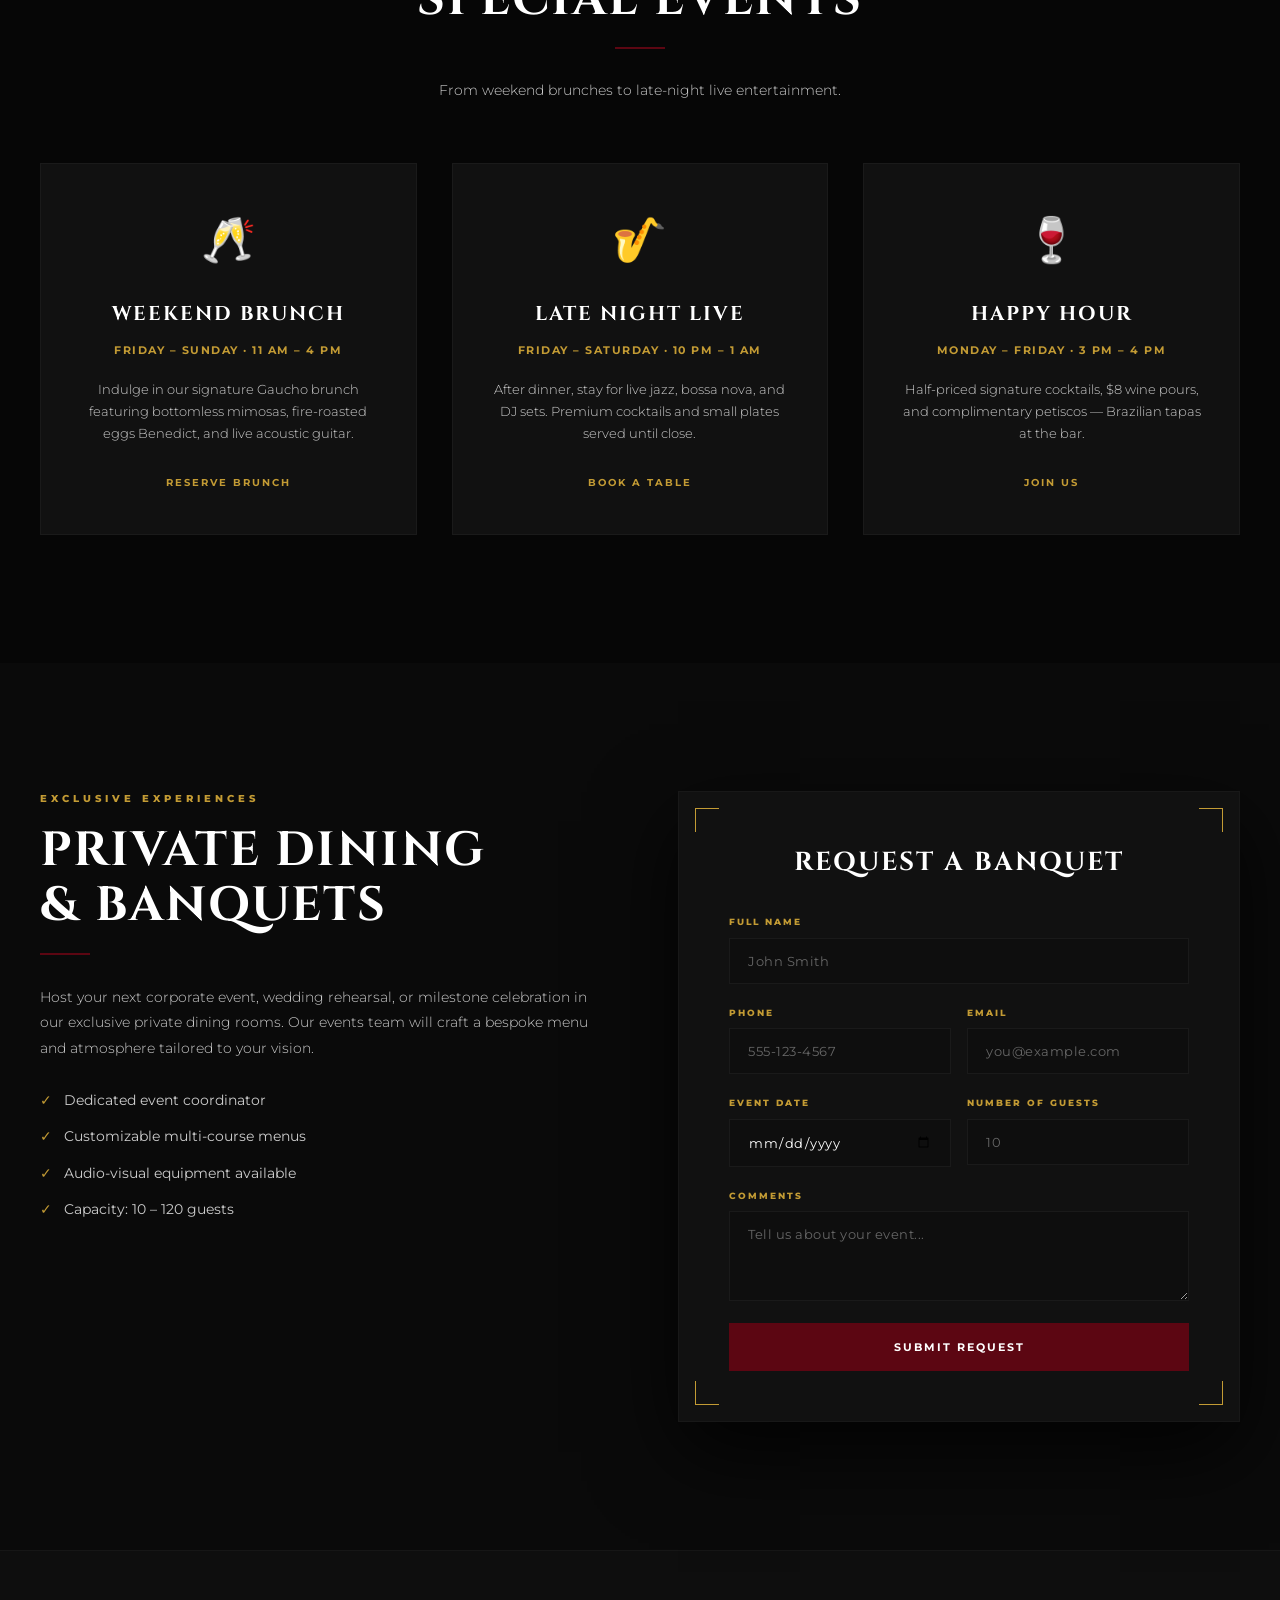
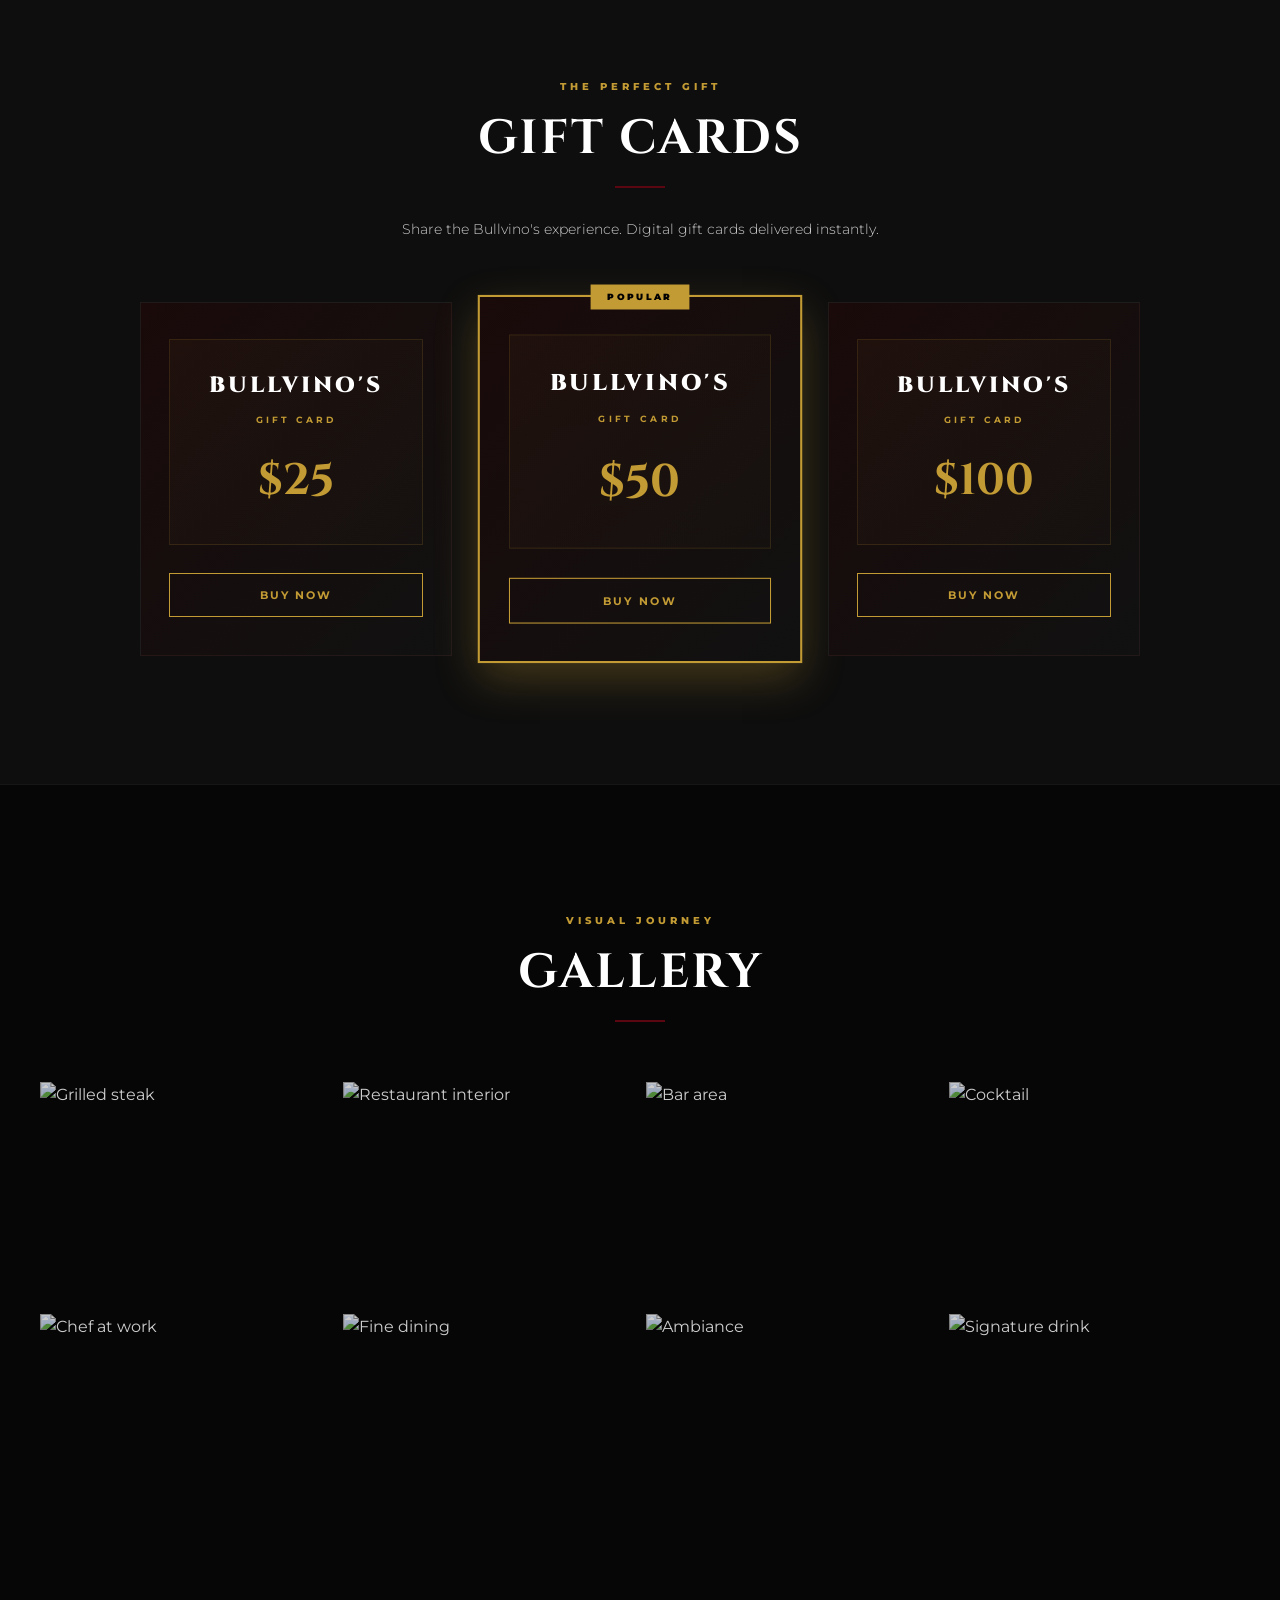
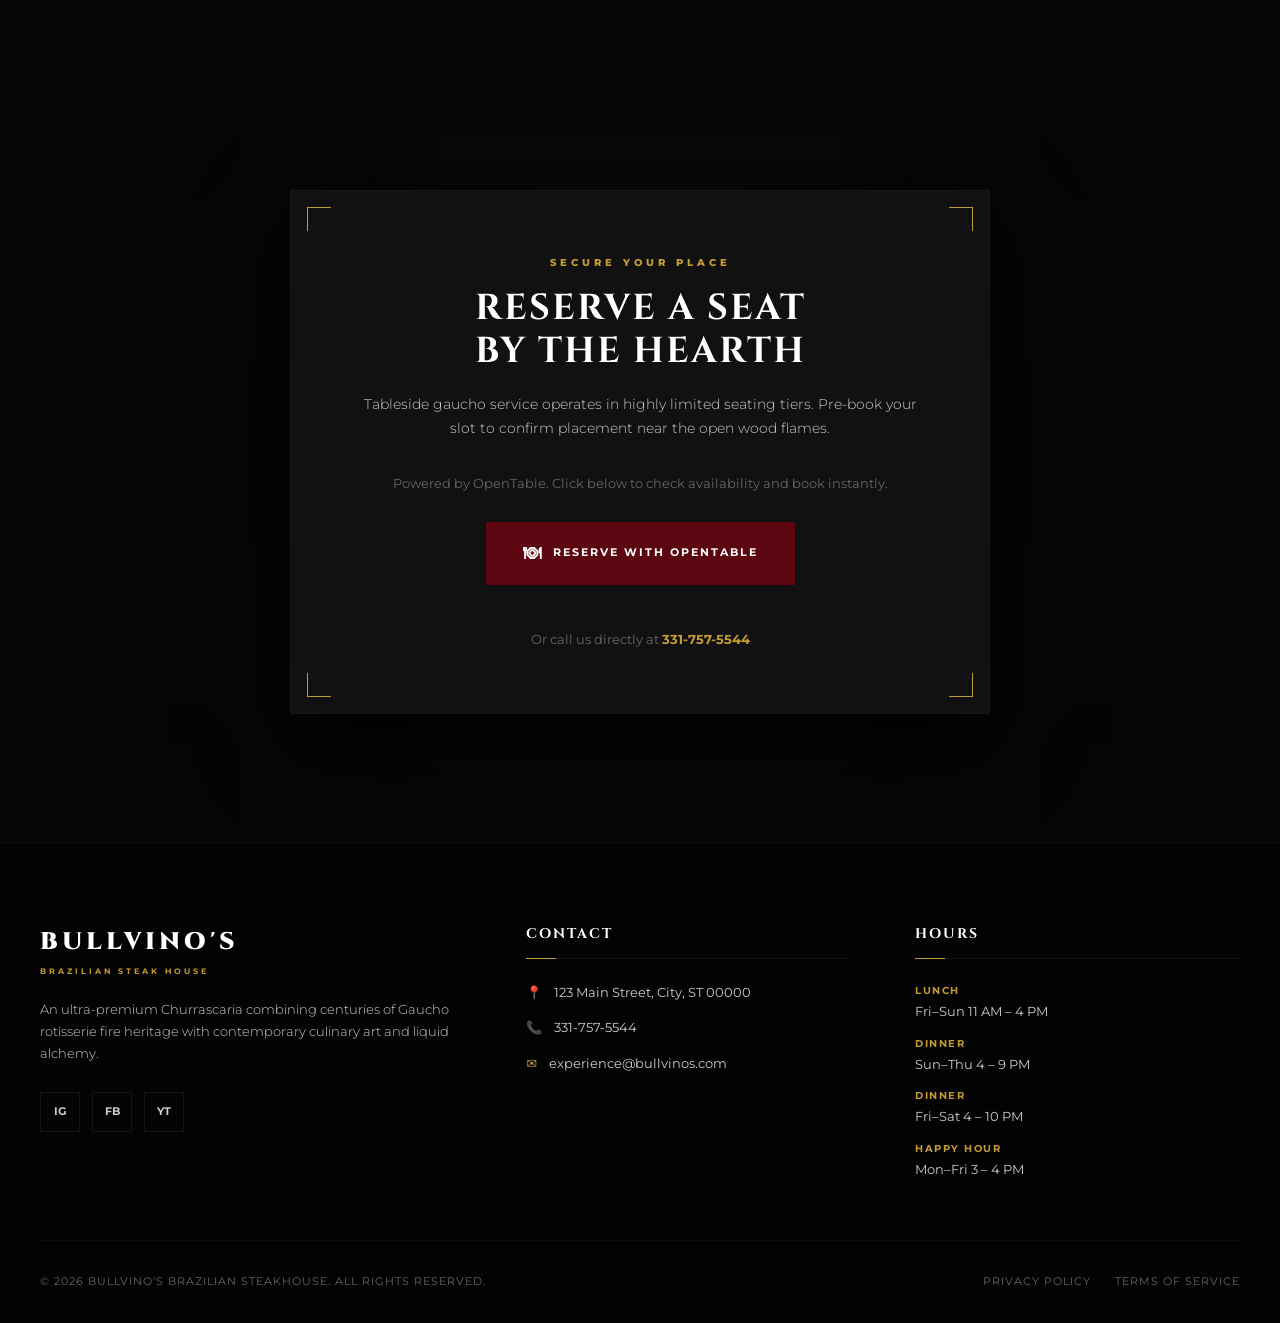
==== commit 59a3fcb3: "Fix OpenTable link format" ====
--- a/index.html
+++ b/index.html
@@ -290,7 +290,7 @@
         <h2 class="reserve-title">RESERVE A SEAT<br>BY THE HEARTH</h2>
         <p class="reserve-desc">Tableside gaucho service operates in highly limited seating tiers. Pre-book your slot to confirm placement near the open wood flames.</p>
         <p class="reserve-note">Powered by OpenTable. Click below to check availability and book instantly.</p>
-        <a href="https://www.opentable.com/restref/client/?restaurantIds=1503280&lang=en-US&otSource=Restaurant%20website" target="_blank" rel="noopener noreferrer" class="btn btn-burgundy btn-reserve-ot">
+        <a href="https://www.opentable.com/booking/restref/availability?restaurantId=1503280&lang=en-US&otSource=Restaurant%20website" target="_blank" rel="noopener noreferrer" class="btn btn-burgundy btn-reserve-ot">
           <span class="btn-icon">&#127869;</span>
           RESERVE WITH OPENTABLE
         </a>
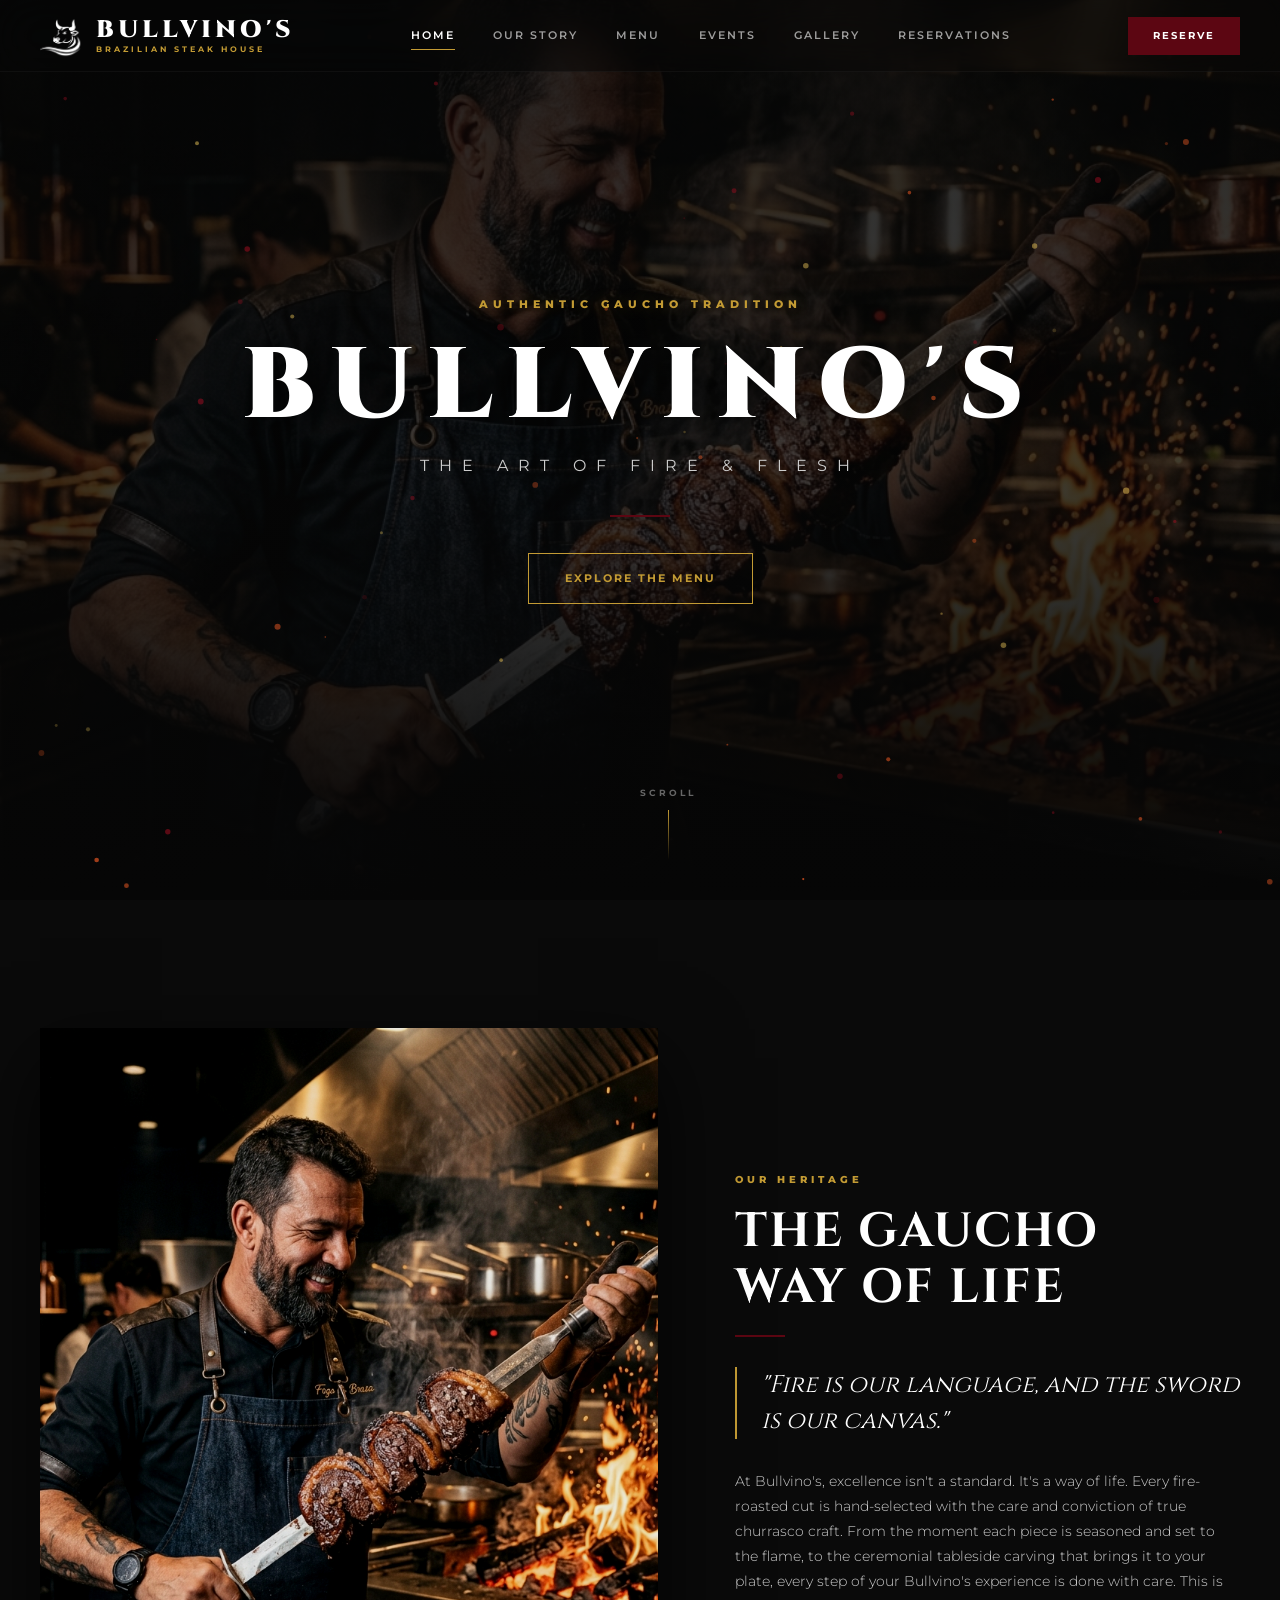
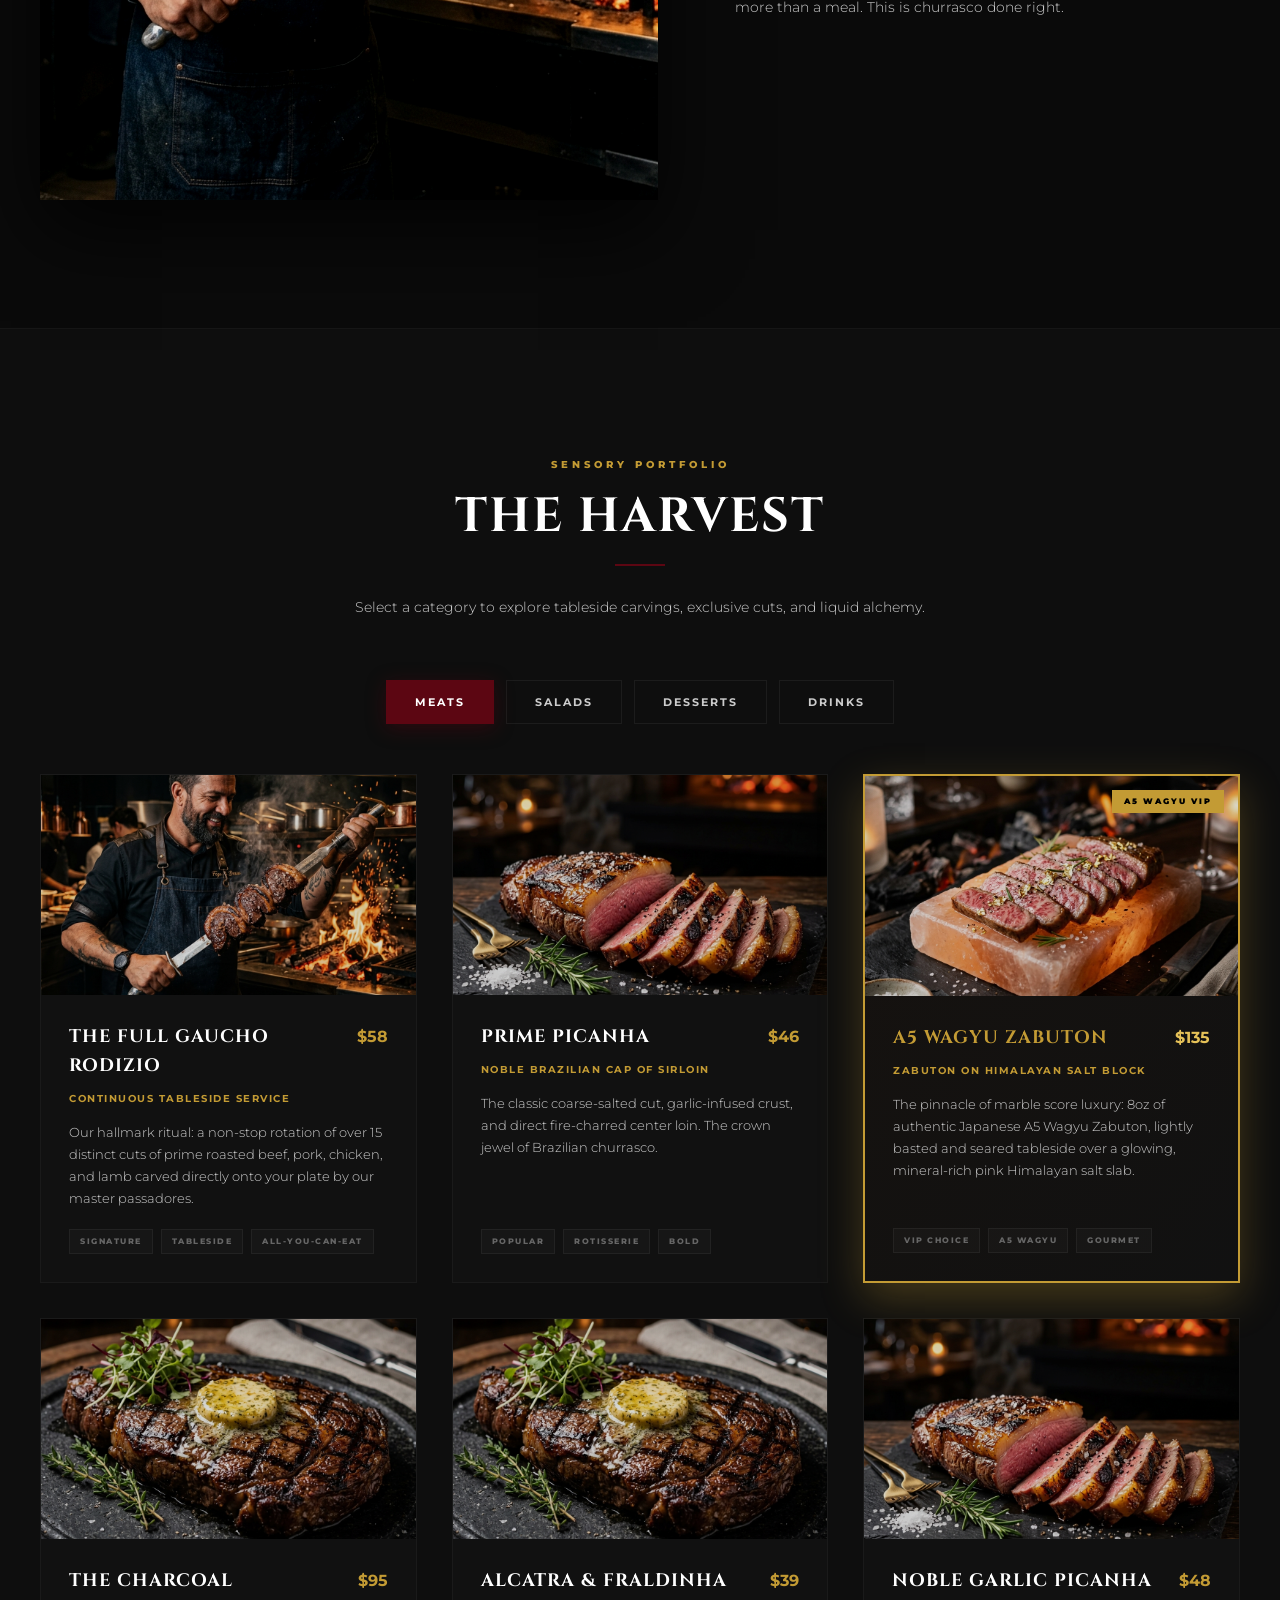
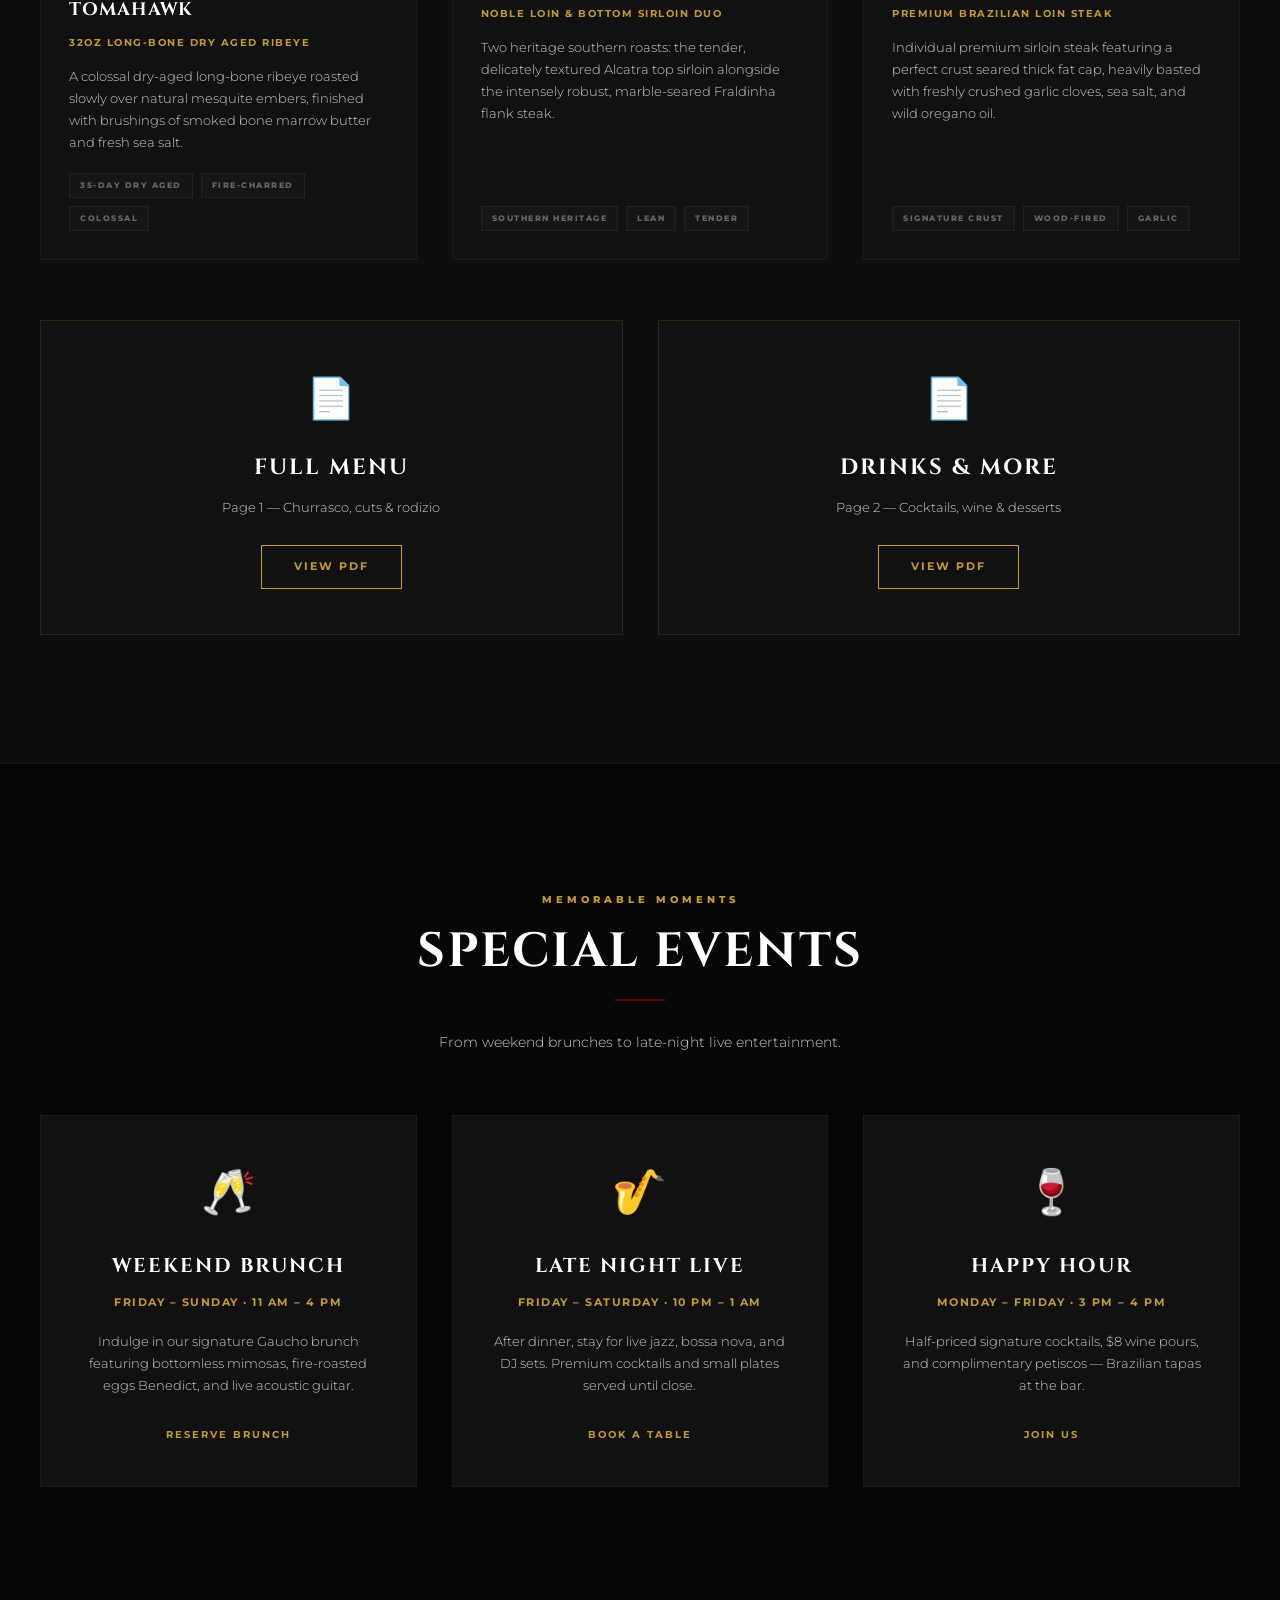
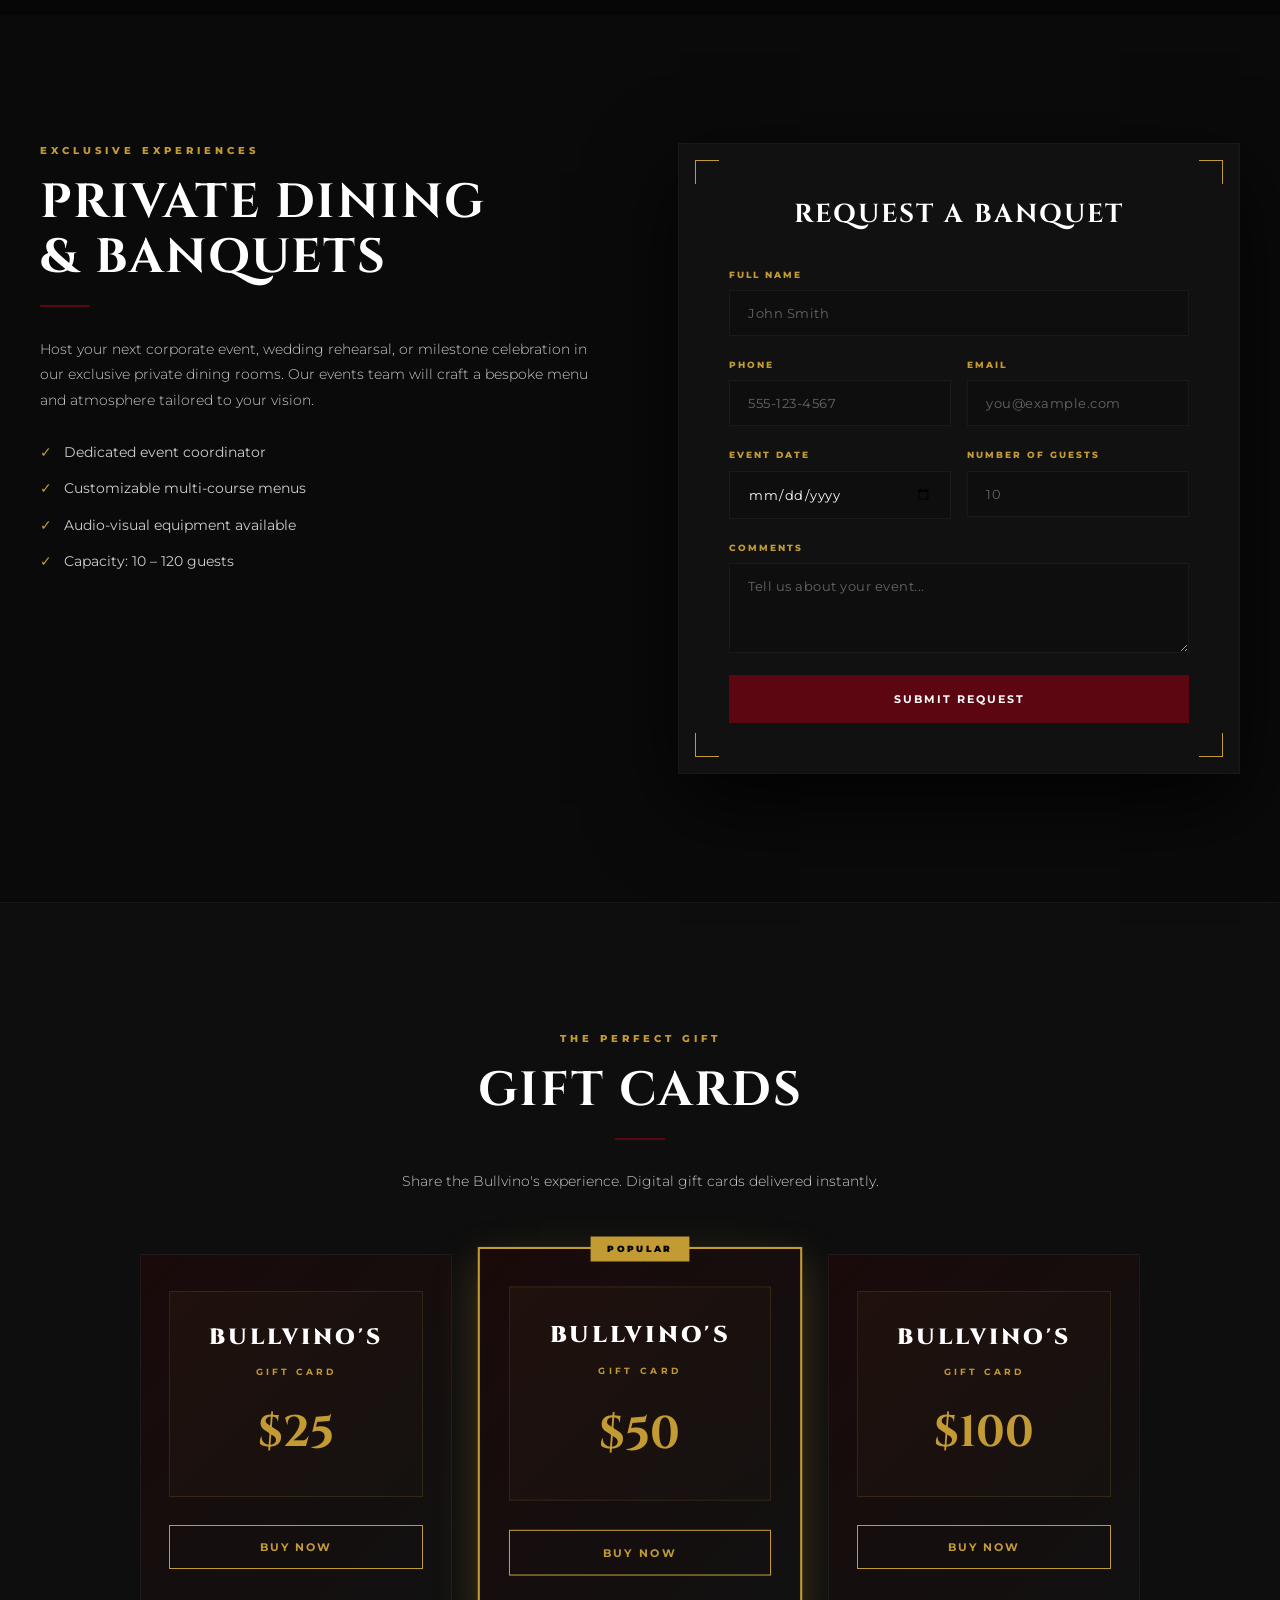
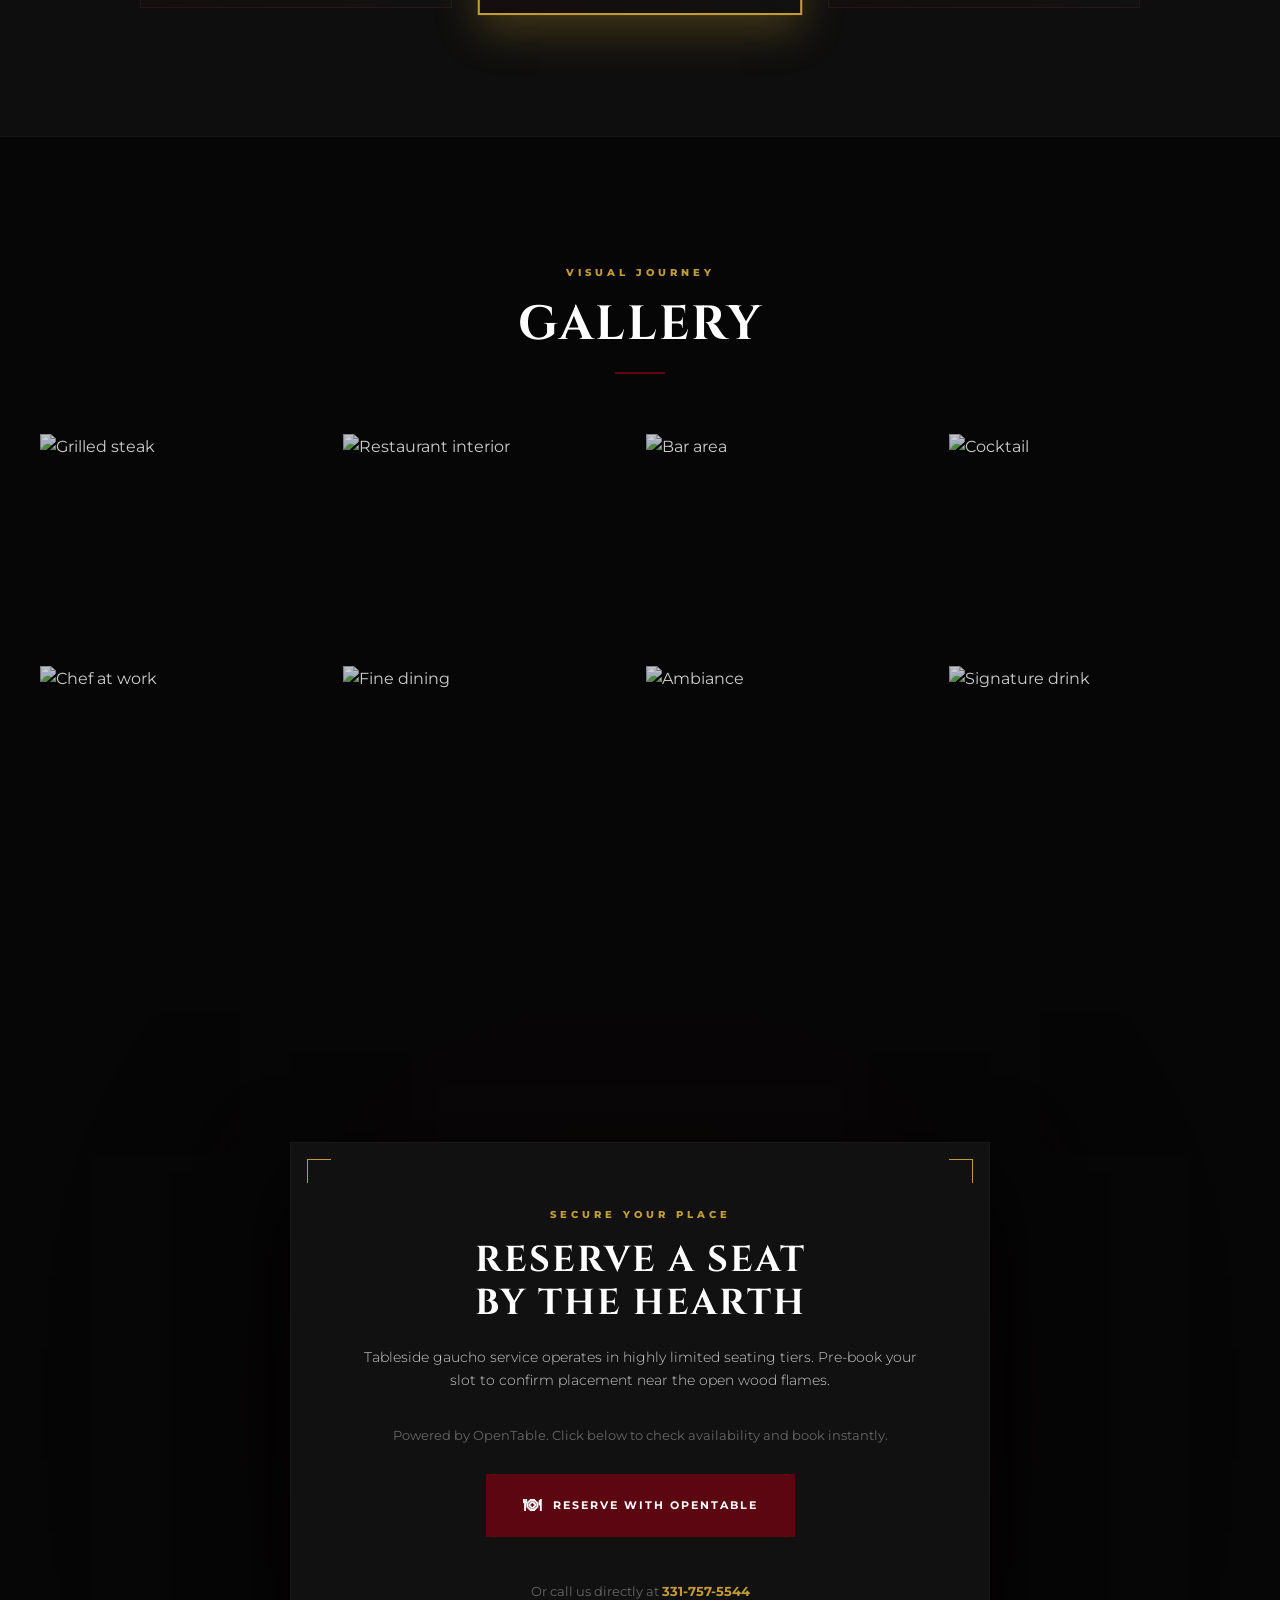
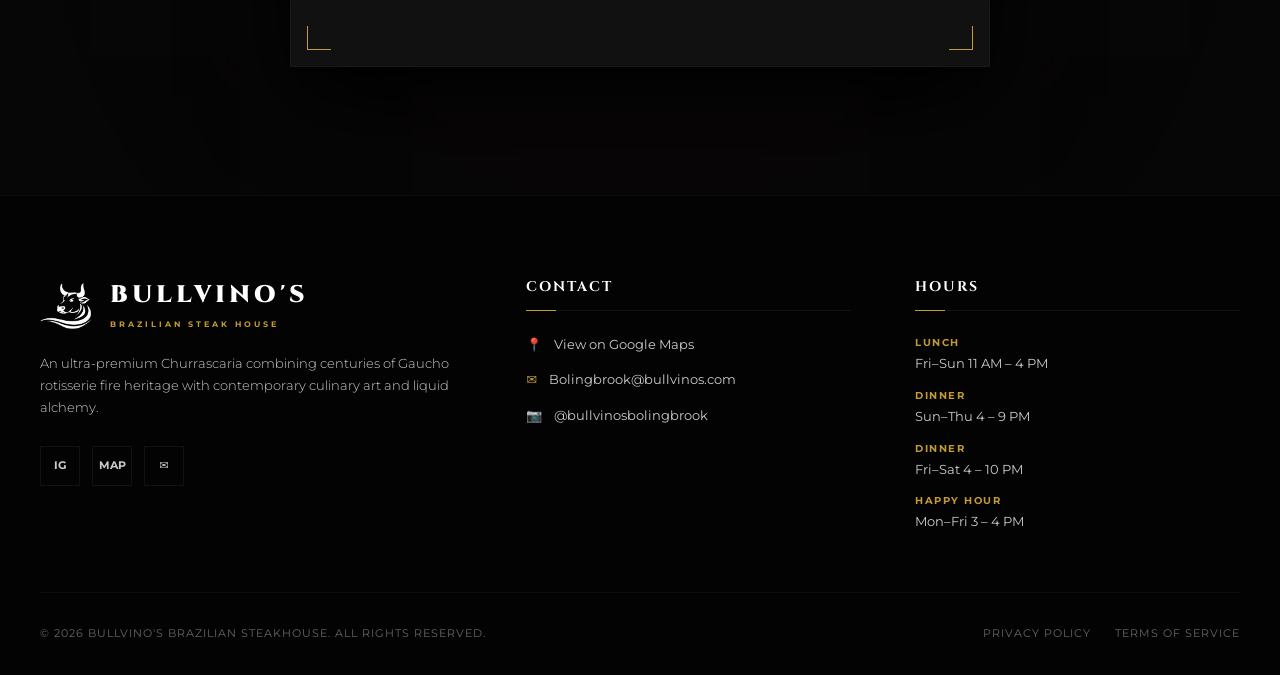
==== commit 450597d7: "Add logo, expand menu (4 cats x 6), PDF menu links, update experience text, contacts (Maps/email/IG)" ====
--- a/index.html
+++ b/index.html
@@ -9,6 +9,8 @@
   <link rel="preconnect" href="https://fonts.googleapis.com">
   <link rel="preconnect" href="https://fonts.gstatic.com" crossorigin>
   <link href="https://fonts.googleapis.com/css2?family=Cinzel:wght@400;500;600;700;800;900&family=Montserrat:wght@200;300;400;500;600;700;800;900&display=swap" rel="stylesheet">
+  <link rel="icon" type="image/png" href="assets/images/logo.png">
+  <link rel="apple-touch-icon" href="assets/images/logo.png">
   <link rel="stylesheet" href="css/style.css">
 </head>
 <body>
@@ -21,8 +23,11 @@
   <header class="navbar" id="navbar">
     <div class="nav-container">
       <a href="#hero" class="nav-logo">
-        <span class="brand-title">BULLVINO'S</span>
-        <span class="brand-subtitle">BRAZILIAN STEAK HOUSE</span>
+        <img src="assets/images/logo.png" alt="Bullvino's" class="nav-logo-img">
+        <span class="nav-logo-text">
+          <span class="brand-title">BULLVINO'S</span>
+          <span class="brand-subtitle">BRAZILIAN STEAK HOUSE</span>
+        </span>
       </a>
       <nav class="nav-links" id="nav-menu">
         <a href="#hero" class="nav-link active">Home</a>
@@ -78,11 +83,7 @@
           <h2 class="section-title">THE GAUCHO<br>WAY OF LIFE</h2>
           <div class="title-line"></div>
           <blockquote class="experience-quote">"Fire is our language, and the sword is our canvas."</blockquote>
-          <p class="experience-text">Born in the rugged southern plains of Brazil, the legendary Gaucho culture is defined by its deep relationship with fire, iron, and prime livestock. At Bullvino's, we bring this theatrical heritage directly to your table. Our passadores carve continuous skewers of prime seasoned meats cooked over open natural-wood flames, preserving an ancestral roasting art dating back three centuries.</p>
-          <div class="experience-sig">
-            <span class="sig-name">Chef Roberto Silva</span>
-            <span class="sig-role">Master Passador &amp; Culinary Director</span>
-          </div>
+          <p class="experience-text">At Bullvino's, excellence isn't a standard. It's a way of life. Every fire-roasted cut is hand-selected with the care and conviction of true churrasco craft. From the moment each piece is seasoned and set to the flame, to the ceremonial tableside carving that brings it to your plate, every step of your Bullvino's experience is done with care. This is more than a meal. This is churrasco done right.</p>
         </div>
       </div>
     </div>
@@ -97,11 +98,27 @@
         <p class="section-sub">Select a category to explore tableside carvings, exclusive cuts, and liquid alchemy.</p>
       </div>
       <div class="menu-tabs">
-        <button class="tab-btn active" data-cat="churrascaria">RODIZIO EXPERIENCE</button>
-        <button class="tab-btn" data-cat="meat-cuts">LIVE-FIRE CUTS</button>
-        <button class="tab-btn" data-cat="cocktails">SIGNATURE COCKTAILS</button>
+        <button class="tab-btn active" data-cat="meats">MEATS</button>
+        <button class="tab-btn" data-cat="salads">SALADS</button>
+        <button class="tab-btn" data-cat="desserts">DESSERTS</button>
+        <button class="tab-btn" data-cat="drinks">DRINKS</button>
       </div>
       <div class="menu-grid" id="menu-grid"></div>
+
+      <div class="menu-pdf-row">
+        <div class="menu-pdf-card">
+          <div class="menu-pdf-icon">&#128196;</div>
+          <h3 class="menu-pdf-title">FULL MENU</h3>
+          <p class="menu-pdf-desc">Page 1 — Churrasco, cuts &amp; rodizio</p>
+          <a href="menu1.pdf" target="_blank" rel="noopener noreferrer" class="btn btn-outline btn-pdf">VIEW PDF</a>
+        </div>
+        <div class="menu-pdf-card">
+          <div class="menu-pdf-icon">&#128196;</div>
+          <h3 class="menu-pdf-title">DRINKS &amp; MORE</h3>
+          <p class="menu-pdf-desc">Page 2 — Cocktails, wine &amp; desserts</p>
+          <a href="menu2.pdf" target="_blank" rel="noopener noreferrer" class="btn btn-outline btn-pdf">VIEW PDF</a>
+        </div>
+      </div>
     </div>
   </section>
 
@@ -304,14 +321,17 @@
       <div class="footer-grid">
         <div class="footer-col footer-about">
           <a href="#hero" class="footer-logo">
-            <span class="brand-title">BULLVINO'S</span>
-            <span class="brand-subtitle">BRAZILIAN STEAK HOUSE</span>
+            <img src="assets/images/logo.png" alt="Bullvino's" class="footer-logo-img">
+            <span class="footer-logo-text">
+              <span class="brand-title">BULLVINO'S</span>
+              <span class="brand-subtitle">BRAZILIAN STEAK HOUSE</span>
+            </span>
           </a>
           <p class="footer-desc">An ultra-premium Churrascaria combining centuries of Gaucho rotisserie fire heritage with contemporary culinary art and liquid alchemy.</p>
           <div class="footer-socials">
-            <a href="#" class="social-link">IG</a>
-            <a href="#" class="social-link">FB</a>
-            <a href="#" class="social-link">YT</a>
+            <a href="https://www.instagram.com/bullvinosbolingbrook?igsh=MjlwdmtrODZzZzIz&utm_source=qr" target="_blank" rel="noopener noreferrer" class="social-link">IG</a>
+            <a href="https://maps.app.goo.gl/yXzWSKKeL8oJL4Vq5?g_st=it" target="_blank" rel="noopener noreferrer" class="social-link">MAP</a>
+            <a href="mailto:Bolingbrook@bullvinos.com" class="social-link">✉</a>
           </div>
         </div>
         <div class="footer-col">
@@ -319,15 +339,15 @@
           <ul class="footer-list">
             <li class="footer-item">
               <span class="footer-icon">&#128205;</span>
-              <span>123 Main Street, City, ST 00000</span>
-            </li>
-            <li class="footer-item">
-              <span class="footer-icon">&#128222;</span>
-              <a href="tel:+13317575544">331-757-5544</a>
+              <a href="https://maps.app.goo.gl/yXzWSKKeL8oJL4Vq5?g_st=it" target="_blank" rel="noopener noreferrer">View on Google Maps</a>
             </li>
             <li class="footer-item">
               <span class="footer-icon">&#9993;</span>
-              <span>experience@bullvinos.com</span>
+              <a href="mailto:Bolingbrook@bullvinos.com">Bolingbrook@bullvinos.com</a>
+            </li>
+            <li class="footer-item">
+              <span class="footer-icon">&#128247;</span>
+              <a href="https://www.instagram.com/bullvinosbolingbrook?igsh=MjlwdmtrODZzZzIz&utm_source=qr" target="_blank" rel="noopener noreferrer">@bullvinosbolingbrook</a>
             </li>
           </ul>
         </div>
--- a/css/style.css
+++ b/css/style.css
@@ -302,9 +302,22 @@
 
 .nav-logo {
   display: flex;
-  flex-direction: column;
+  align-items: center;
+  gap: 12px;
   line-height: 1;
   flex-shrink: 0;
+}
+
+.nav-logo-img {
+  width: 44px;
+  height: 44px;
+  object-fit: contain;
+  filter: brightness(0) invert(1);
+}
+
+.nav-logo-text {
+  display: flex;
+  flex-direction: column;
 }
 
 .brand-title {
@@ -791,6 +804,64 @@
 .glass-card .card-title { color: rgba(255, 255, 255, 0.9); }
 .glass-card:hover { border-color: rgba(255, 255, 255, 0.2); box-shadow: 0 20px 50px rgba(255, 255, 255, 0.06); }
 
+/* ── MENU PDF CARDS ────────────────────────────────────── */
+.menu-pdf-row {
+  display: grid;
+  grid-template-columns: 1fr 1fr;
+  gap: var(--gap);
+  margin-top: 60px;
+}
+
+.menu-pdf-card {
+  background: var(--surface);
+  border: 1px solid var(--gold-dim);
+  padding: 45px 36px;
+  text-align: center;
+  transition: all 0.5s var(--ease);
+  display: flex;
+  flex-direction: column;
+  align-items: center;
+  gap: 12px;
+}
+
+.menu-pdf-card:hover {
+  border-color: var(--gold);
+  transform: translateY(-6px);
+  box-shadow: 0 20px 50px var(--gold-glow);
+}
+
+.menu-pdf-icon {
+  font-size: 40px;
+  color: var(--gold);
+  margin-bottom: 8px;
+}
+
+.menu-pdf-title {
+  font-family: var(--serif);
+  font-size: 22px;
+  font-weight: 700;
+  letter-spacing: 2px;
+  color: var(--white);
+}
+
+.menu-pdf-desc {
+  font-size: 13px;
+  color: var(--text);
+  font-weight: 300;
+  margin-bottom: 16px;
+}
+
+.btn-pdf { padding: 12px 32px; }
+
+@media (max-width: 600px) {
+  .menu-pdf-row { grid-template-columns: 1fr; }
+}
+
+@media (max-width: 991px) {
+  .nav-logo-text { display: none; }
+  .nav-logo-img { width: 40px; height: 40px; }
+}
+
 /* ── EVENTS ─────────────────────────────────────────────── */
 .events-section { background: var(--bg); }
 
@@ -1227,8 +1298,21 @@
 
 .footer-logo {
   display: flex;
+  align-items: center;
+  gap: 14px;
+  margin-bottom: 20px;
+}
+
+.footer-logo-img {
+  width: 56px;
+  height: 56px;
+  object-fit: contain;
+  filter: brightness(0) invert(1);
+}
+
+.footer-logo-text {
+  display: flex;
   flex-direction: column;
-  margin-bottom: 20px;
 }
 
 .footer-desc {
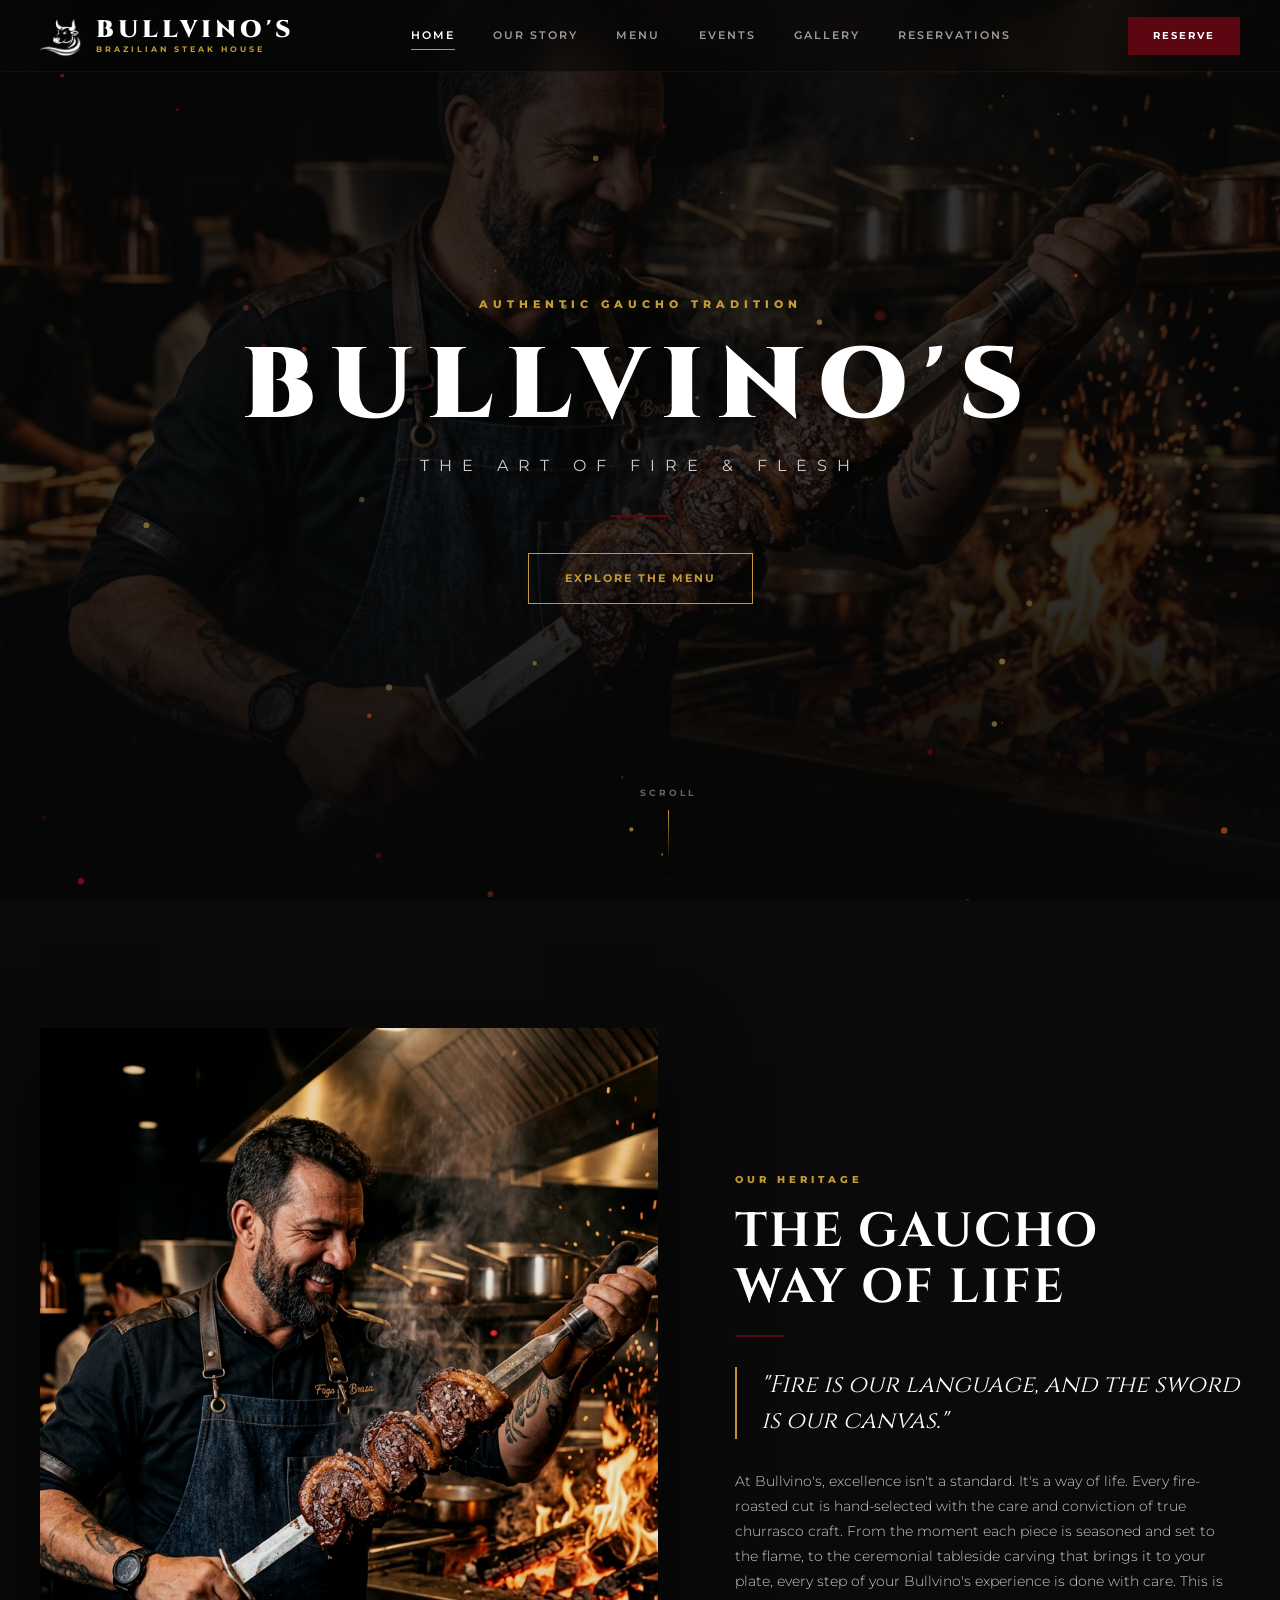
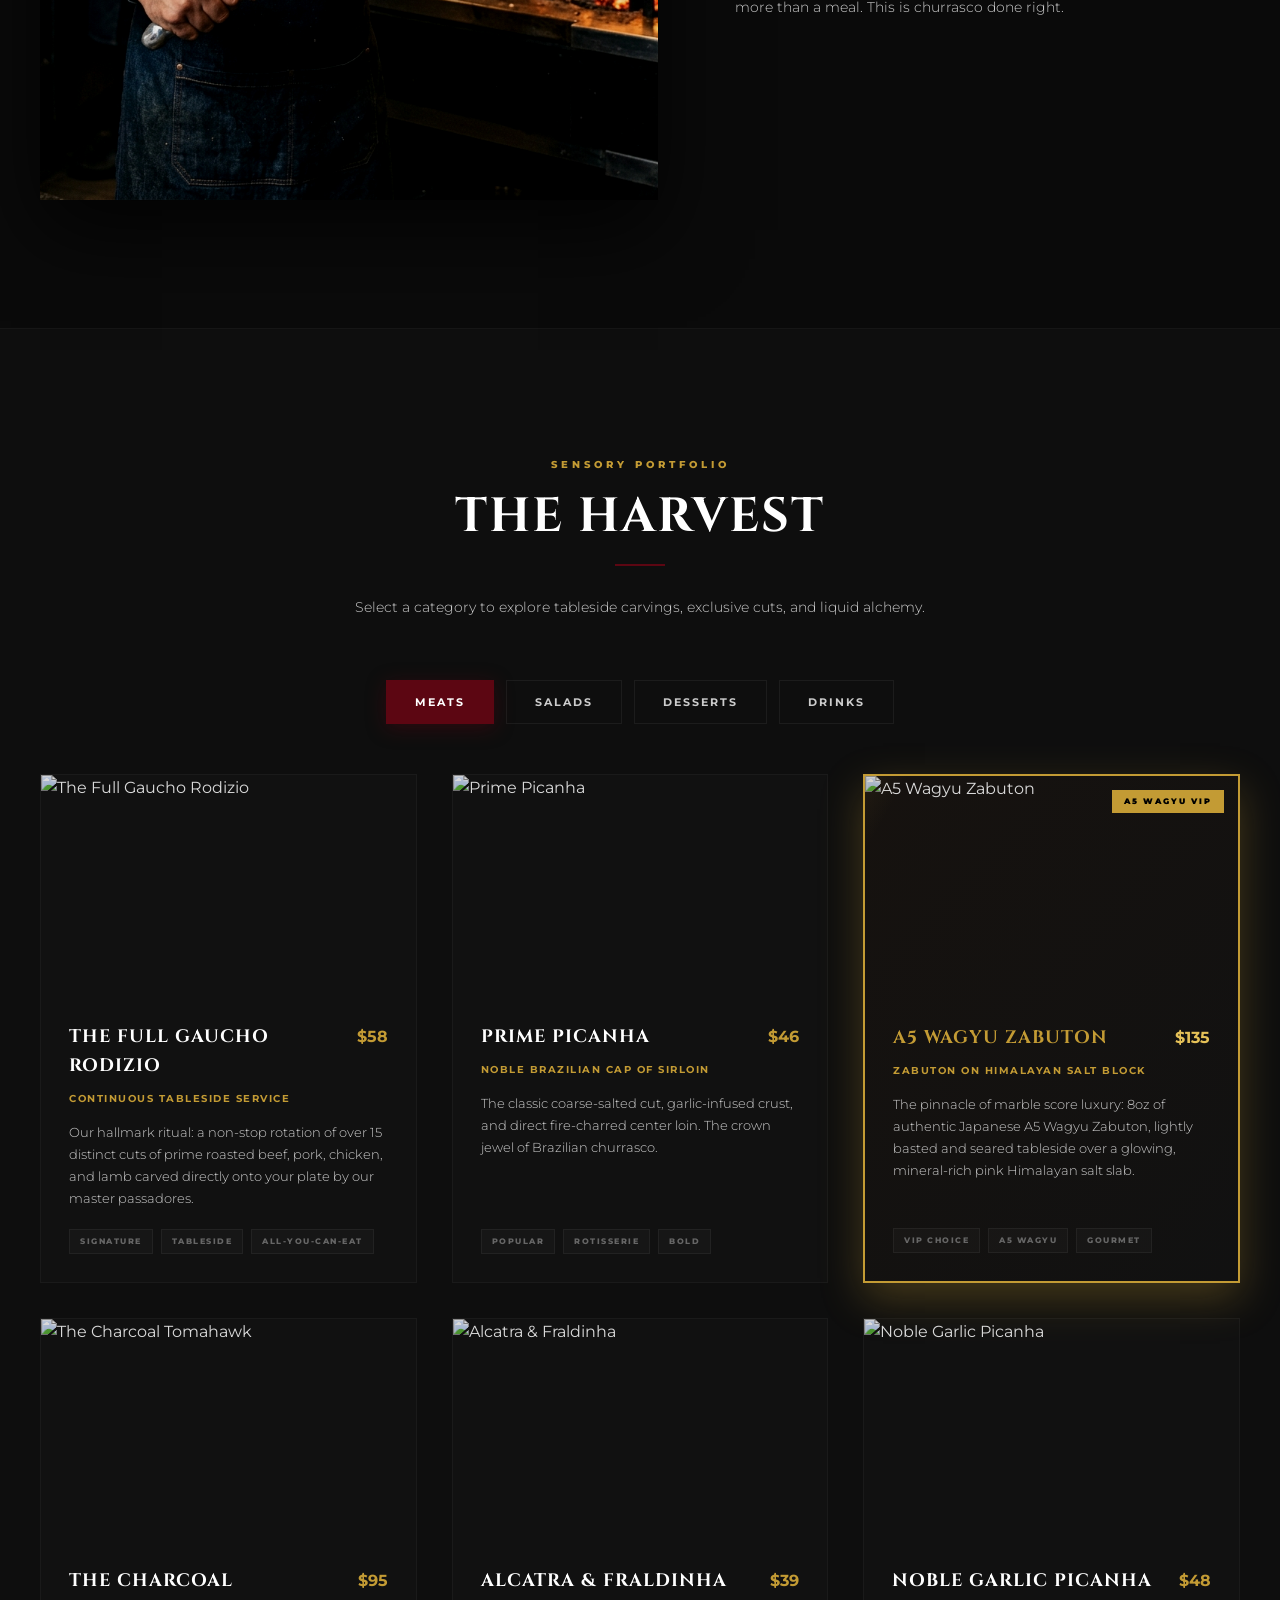
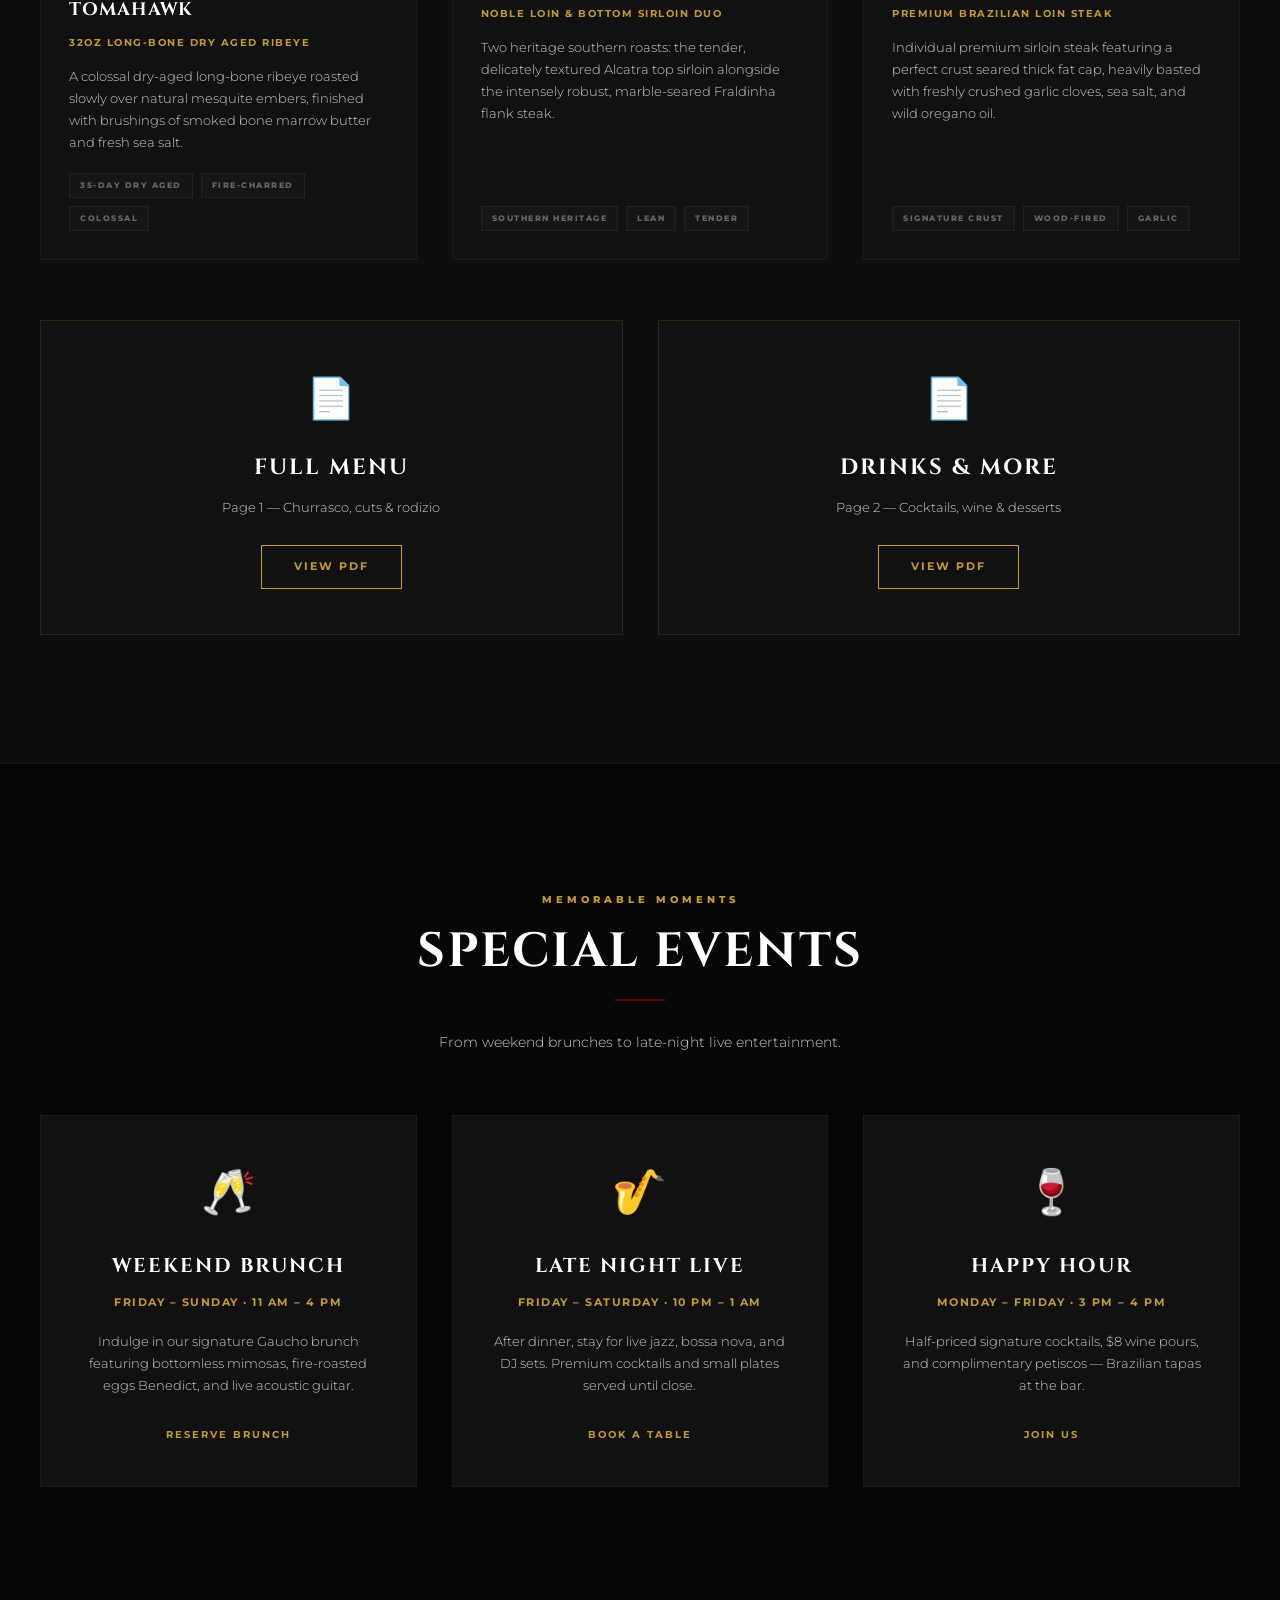
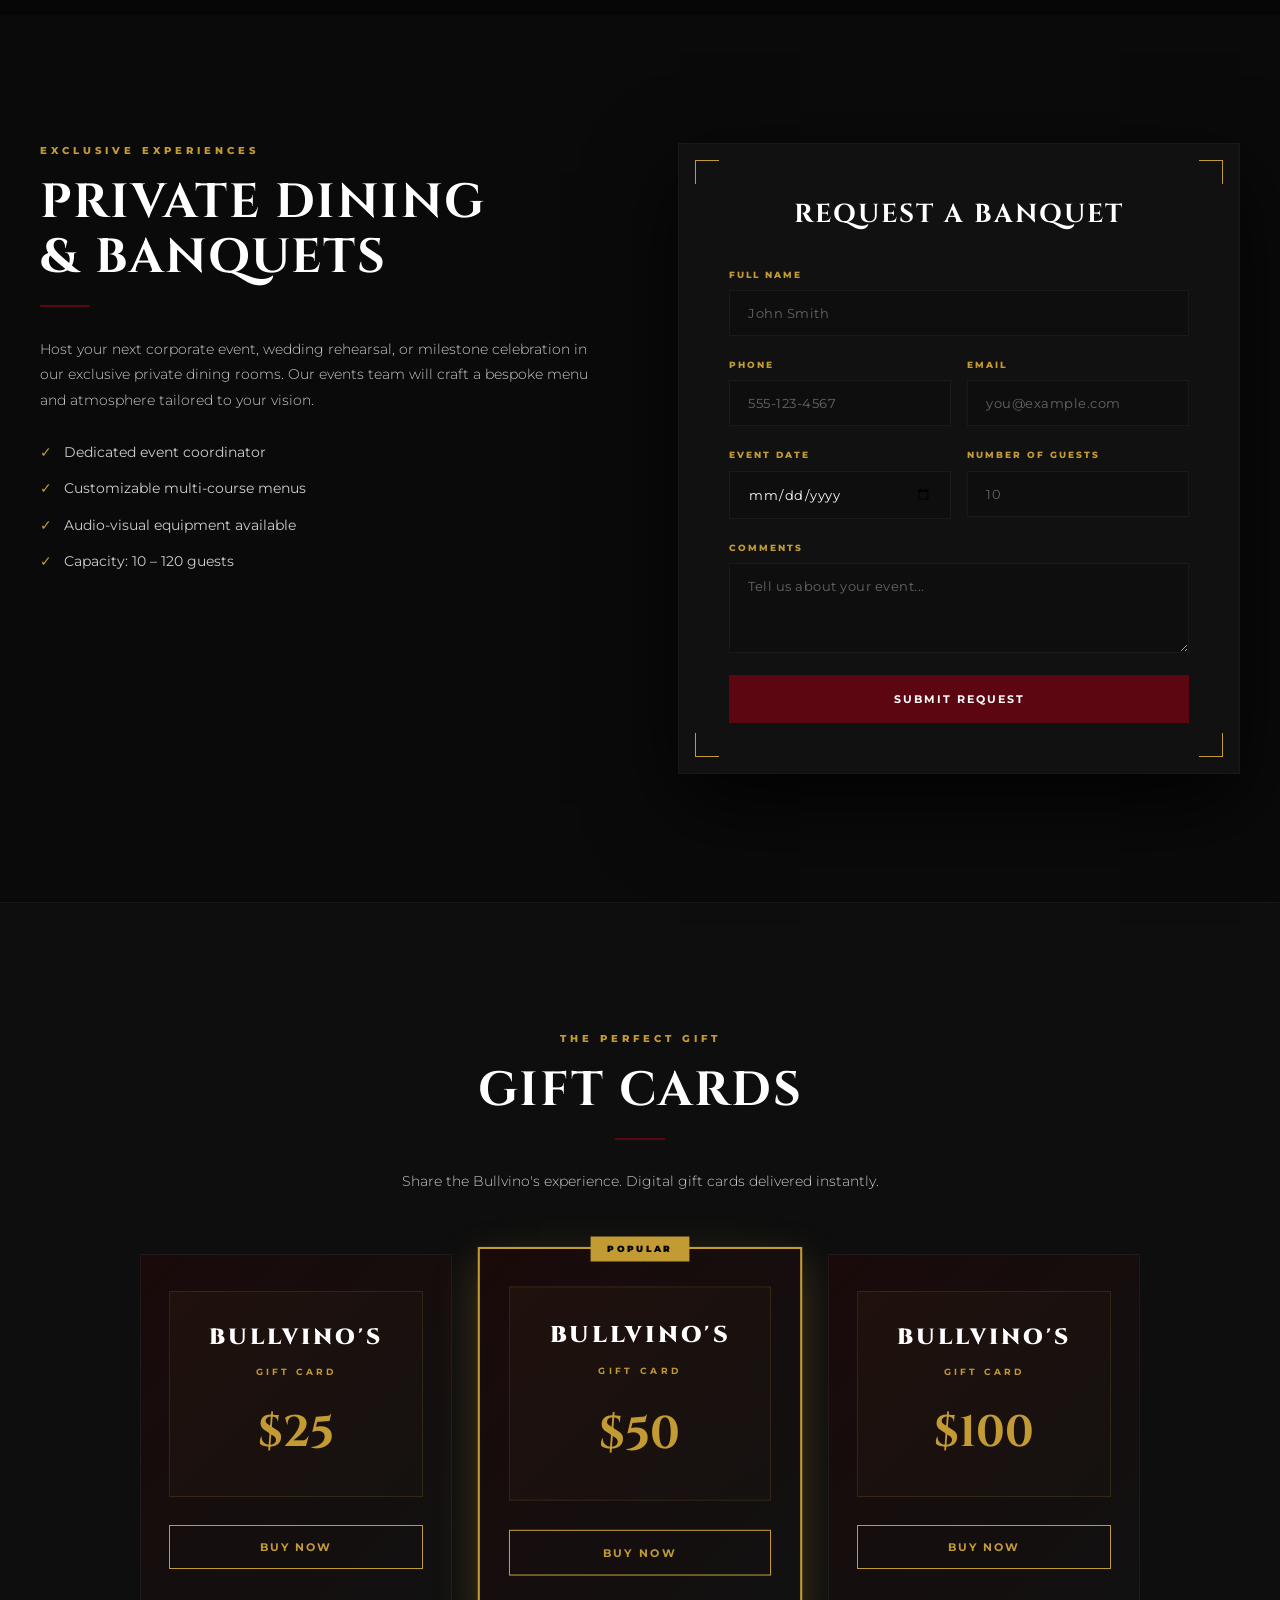
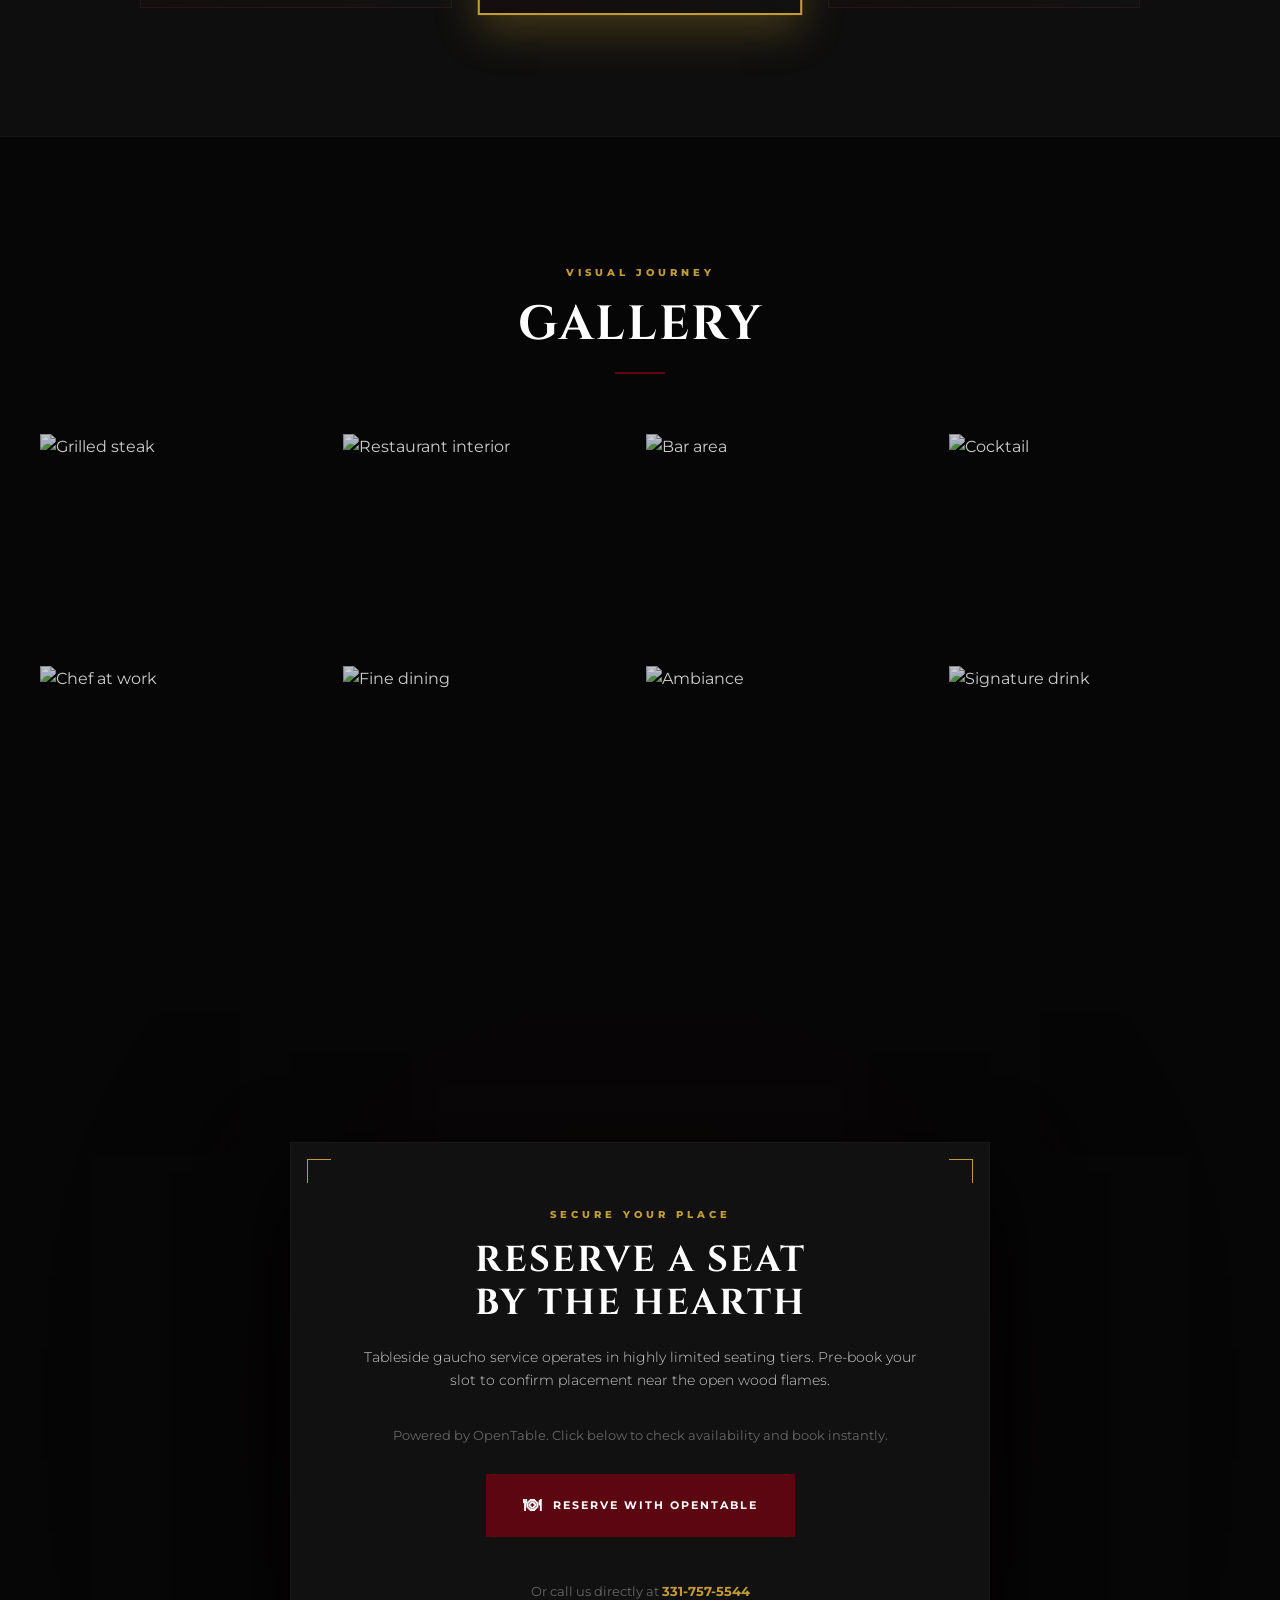
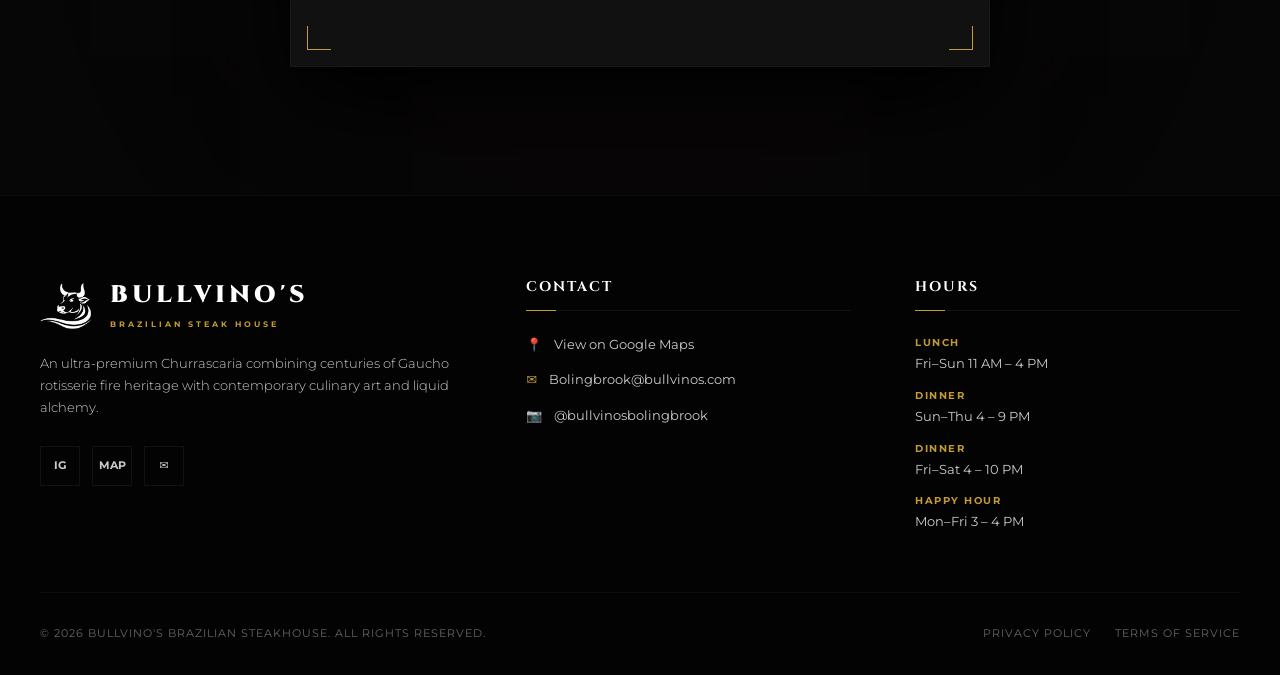
==== commit f08d6d46: "Production ready: unique food photos, full SEO (OG/Twitter/JSON-LD), robots.txt, sitemap.xml, privac" ====
--- a/index.html
+++ b/index.html
@@ -3,17 +3,108 @@
 <head>
   <meta charset="UTF-8">
   <meta name="viewport" content="width=device-width, initial-scale=1.0">
-  <title>BULLVINO'S | Premium Brazilian Steakhouse</title>
-  <meta name="description" content="Experience Bullvino's: A premium dark luxury temple of authentic Brazilian Churrasco. Fire-roasted cuts carved tableside and masterfully crafted cocktails.">
-  <meta name="keywords" content="Bullvino's, Steakhouse, Churrascaria, Luxury Dining, Brazilian Steakhouse">
+  <title>BULLVINO'S | Premium Brazilian Steakhouse in Bolingbrook</title>
+  <meta name="description" content="Bullvino's Brazilian Steakhouse in Bolingbrook — authentic Gaucho churrasco, fire-roasted cuts carved tableside, signature cocktails, and private dining. Reserve your table today.">
+  <meta name="keywords" content="Bullvino's, Brazilian steakhouse, churrascaria, Bolingbrook restaurant, rodizio, picanha, wagyu, gaucho, fire-roasted, private dining, Brazilian BBQ">
+  <meta name="author" content="Bullvino's Brazilian Steakhouse">
+  <meta name="robots" content="index, follow">
+  <link rel="canonical" href="https://www.bullvinosillinois.com/">
+
+  <!-- Open Graph / Facebook -->
+  <meta property="og:type" content="restaurant">
+  <meta property="og:title" content="BULLVINO'S | Premium Brazilian Steakhouse">
+  <meta property="og:description" content="Authentic Gaucho churrasco in Bolingbrook. Fire-roasted cuts carved tableside, signature cocktails, and private dining.">
+  <meta property="og:url" content="https://www.bullvinosillinois.com/">
+  <meta property="og:image" content="https://images.unsplash.com/photo-1544025162-d76694265947?w=1200&q=80">
+  <meta property="og:site_name" content="Bullvino's Brazilian Steakhouse">
+  <meta property="og:locale" content="en_US">
+
+  <!-- Twitter Card -->
+  <meta name="twitter:card" content="summary_large_image">
+  <meta name="twitter:title" content="BULLVINO'S | Premium Brazilian Steakhouse">
+  <meta name="twitter:description" content="Authentic Gaucho churrasco in Bolingbrook. Fire-roasted cuts carved tableside, signature cocktails, and private dining.">
+  <meta name="twitter:image" content="https://images.unsplash.com/photo-1544025162-d76694265947?w=1200&q=80">
+
+  <!-- Theme Color -->
+  <meta name="theme-color" content="#060606">
+
+  <!-- Favicon -->
+  <link rel="icon" type="image/png" href="assets/images/logo.png">
+  <link rel="apple-touch-icon" href="assets/images/logo.png">
+
+  <!-- Google Fonts -->
   <link rel="preconnect" href="https://fonts.googleapis.com">
   <link rel="preconnect" href="https://fonts.gstatic.com" crossorigin>
   <link href="https://fonts.googleapis.com/css2?family=Cinzel:wght@400;500;600;700;800;900&family=Montserrat:wght@200;300;400;500;600;700;800;900&display=swap" rel="stylesheet">
-  <link rel="icon" type="image/png" href="assets/images/logo.png">
-  <link rel="apple-touch-icon" href="assets/images/logo.png">
+
+  <!-- Structured Data: Restaurant Schema -->
+  <script type="application/ld+json">
+  {
+    "@context": "https://schema.org",
+    "@type": "Restaurant",
+    "name": "Bullvino's Brazilian Steakhouse",
+    "description": "Premium Brazilian steakhouse serving authentic Gaucho churrasco, fire-roasted cuts carved tableside, signature cocktails, and private dining in Bolingbrook.",
+    "url": "https://www.bullvinosillinois.com/",
+    "image": "https://images.unsplash.com/photo-1544025162-d76694265947?w=1200&q=80",
+    "servesCuisine": ["Brazilian", "Steakhouse", "Churrascaria", "Barbecue"],
+    "priceRange": "$$$",
+    "telephone": "+1-331-757-5544",
+    "email": "Bolingbrook@bullvinos.com",
+    "address": {
+      "@type": "PostalAddress",
+      "addressLocality": "Bolingbrook",
+      "addressRegion": "IL",
+      "addressCountry": "US"
+    },
+    "hasMap": "https://maps.app.goo.gl/yXzWSKKeL8oJL4Vq5",
+    "sameAs": [
+      "https://www.instagram.com/bullvinosbolingbrook"
+    ],
+    "openingHoursSpecification": [
+      {
+        "@type": "OpeningHoursSpecification",
+        "dayOfWeek": ["Friday", "Saturday", "Sunday"],
+        "opens": "11:00",
+        "closes": "16:00",
+        "name": "Lunch"
+      },
+      {
+        "@type": "OpeningHoursSpecification",
+        "dayOfWeek": ["Sunday", "Monday", "Tuesday", "Wednesday", "Thursday"],
+        "opens": "16:00",
+        "closes": "21:00",
+        "name": "Dinner"
+      },
+      {
+        "@type": "OpeningHoursSpecification",
+        "dayOfWeek": ["Friday", "Saturday"],
+        "opens": "16:00",
+        "closes": "22:00",
+        "name": "Dinner"
+      },
+      {
+        "@type": "OpeningHoursSpecification",
+        "dayOfWeek": ["Monday", "Tuesday", "Wednesday", "Thursday", "Friday"],
+        "opens": "15:00",
+        "closes": "16:00",
+        "name": "Happy Hour"
+      }
+    ],
+    "acceptsReservations": "True"
+  }
+  </script>
+
   <link rel="stylesheet" href="css/style.css">
 </head>
 <body>
+
+  <noscript>
+    <div style="padding: 40px; text-align: center; background: #060606; color: #ccc; font-family: sans-serif;">
+      <h1 style="color: #C39B34; margin-bottom: 16px;">BULLVINO'S BRAZILIAN STEAKHOUSE</h1>
+      <p>Please enable JavaScript to fully experience our website.</p>
+      <p>Contact us: 331-757-5544 | Bolingbrook@bullvinos.com</p>
+    </div>
+  </noscript>
 
   <div class="cursor-dot" id="cursor-dot"></div>
   <div class="cursor-ring" id="cursor-ring">
@@ -74,7 +165,7 @@
       <div class="experience-grid">
         <div class="experience-visual">
           <div class="experience-img-wrap">
-            <img src="assets/images/chef_experience.png" alt="Chef roasting Picanha" class="experience-img" id="exp-img">
+            <img src="assets/images/chef_experience.png" alt="Gaucho chef roasting Picanha over open flame" class="experience-img" id="exp-img" loading="lazy">
           </div>
           <div class="experience-frame"></div>
         </div>
@@ -307,7 +398,7 @@
         <h2 class="reserve-title">RESERVE A SEAT<br>BY THE HEARTH</h2>
         <p class="reserve-desc">Tableside gaucho service operates in highly limited seating tiers. Pre-book your slot to confirm placement near the open wood flames.</p>
         <p class="reserve-note">Powered by OpenTable. Click below to check availability and book instantly.</p>
-        <a href="https://www.opentable.com/booking/restref/availability?restaurantId=1503280&lang=en-US&otSource=Restaurant%20website" target="_blank" rel="noopener noreferrer" class="btn btn-burgundy btn-reserve-ot">
+        <a href="https://www.opentable.com/r/bullvinos-bolingbrook" target="_blank" rel="noopener noreferrer" class="btn btn-burgundy btn-reserve-ot">
           <span class="btn-icon">&#127869;</span>
           RESERVE WITH OPENTABLE
         </a>
@@ -376,8 +467,8 @@
       <div class="footer-bottom">
         <span class="copyright">&copy; 2026 BULLVINO'S BRAZILIAN STEAKHOUSE. ALL RIGHTS RESERVED.</span>
         <div class="footer-bottom-links">
-          <a href="#">PRIVACY POLICY</a>
-          <a href="#">TERMS OF SERVICE</a>
+          <a href="privacy.html">PRIVACY POLICY</a>
+          <a href="terms.html">TERMS OF SERVICE</a>
         </div>
       </div>
     </div>
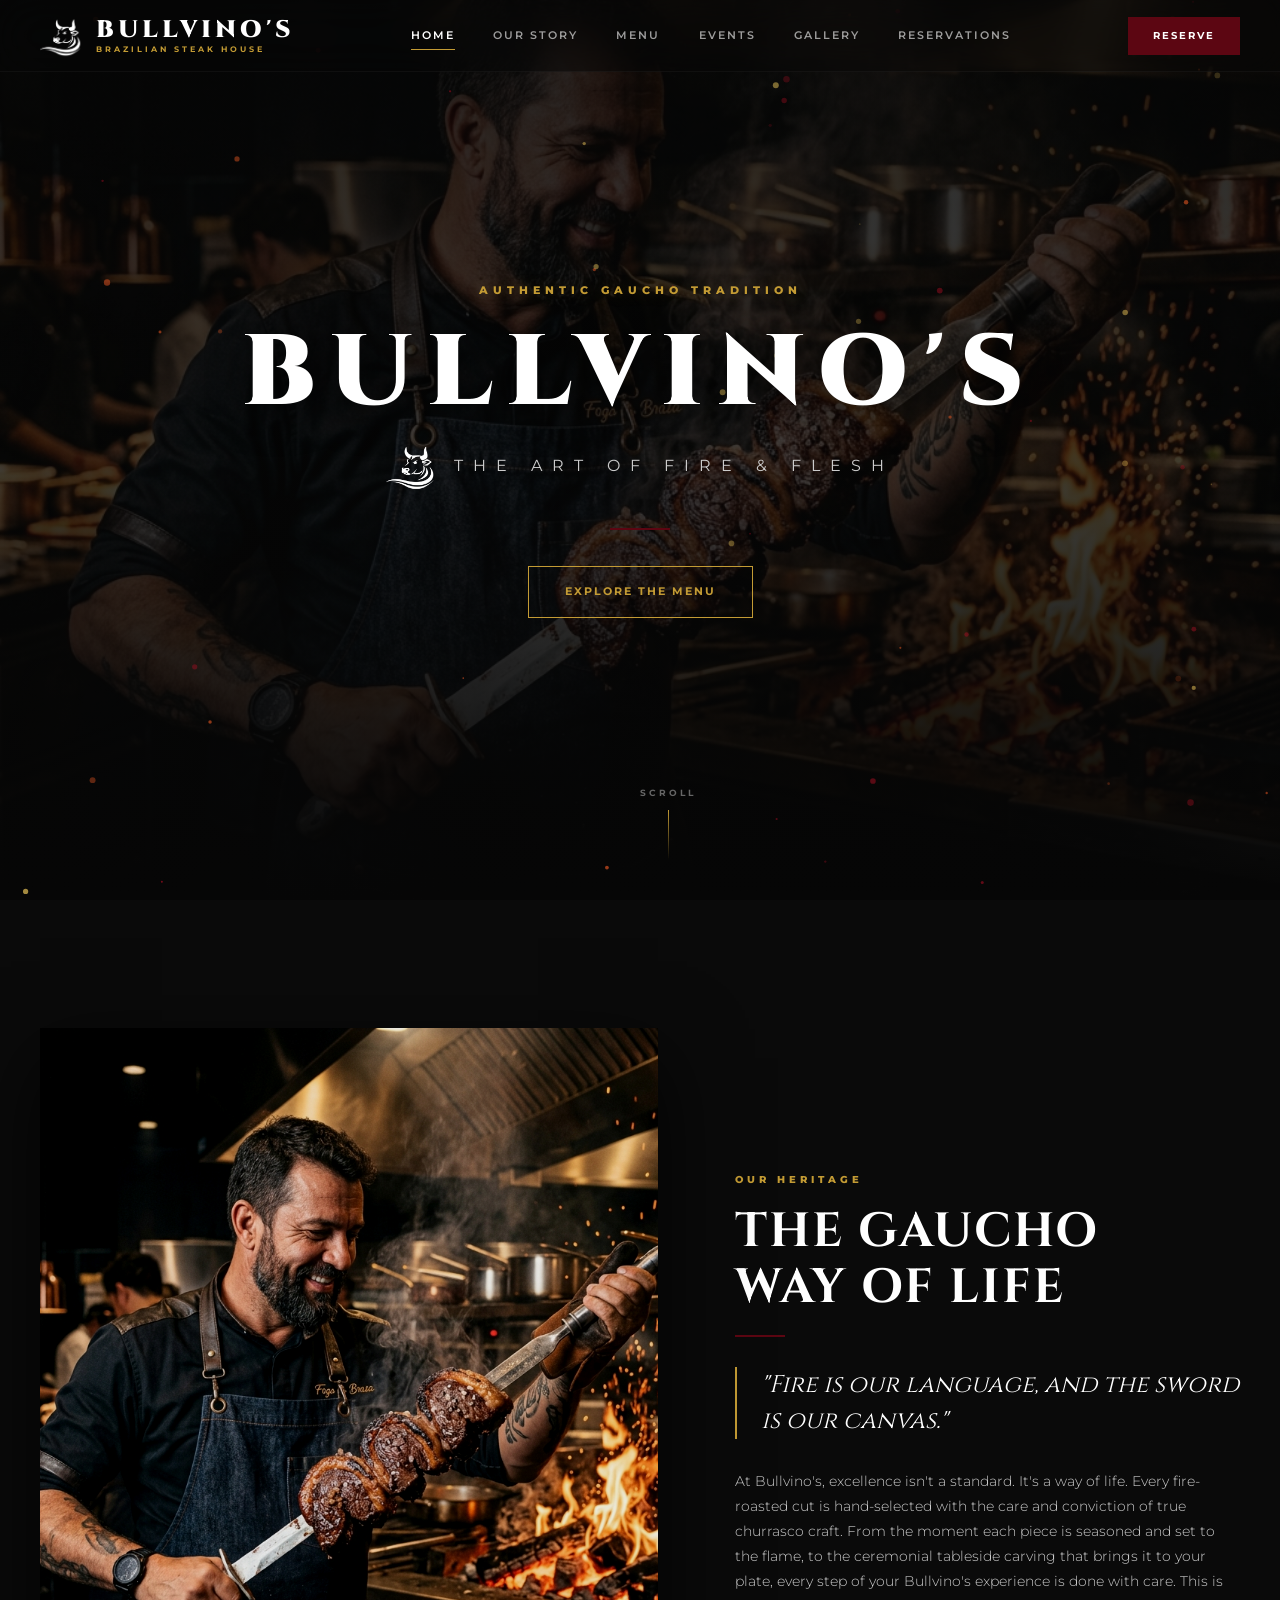
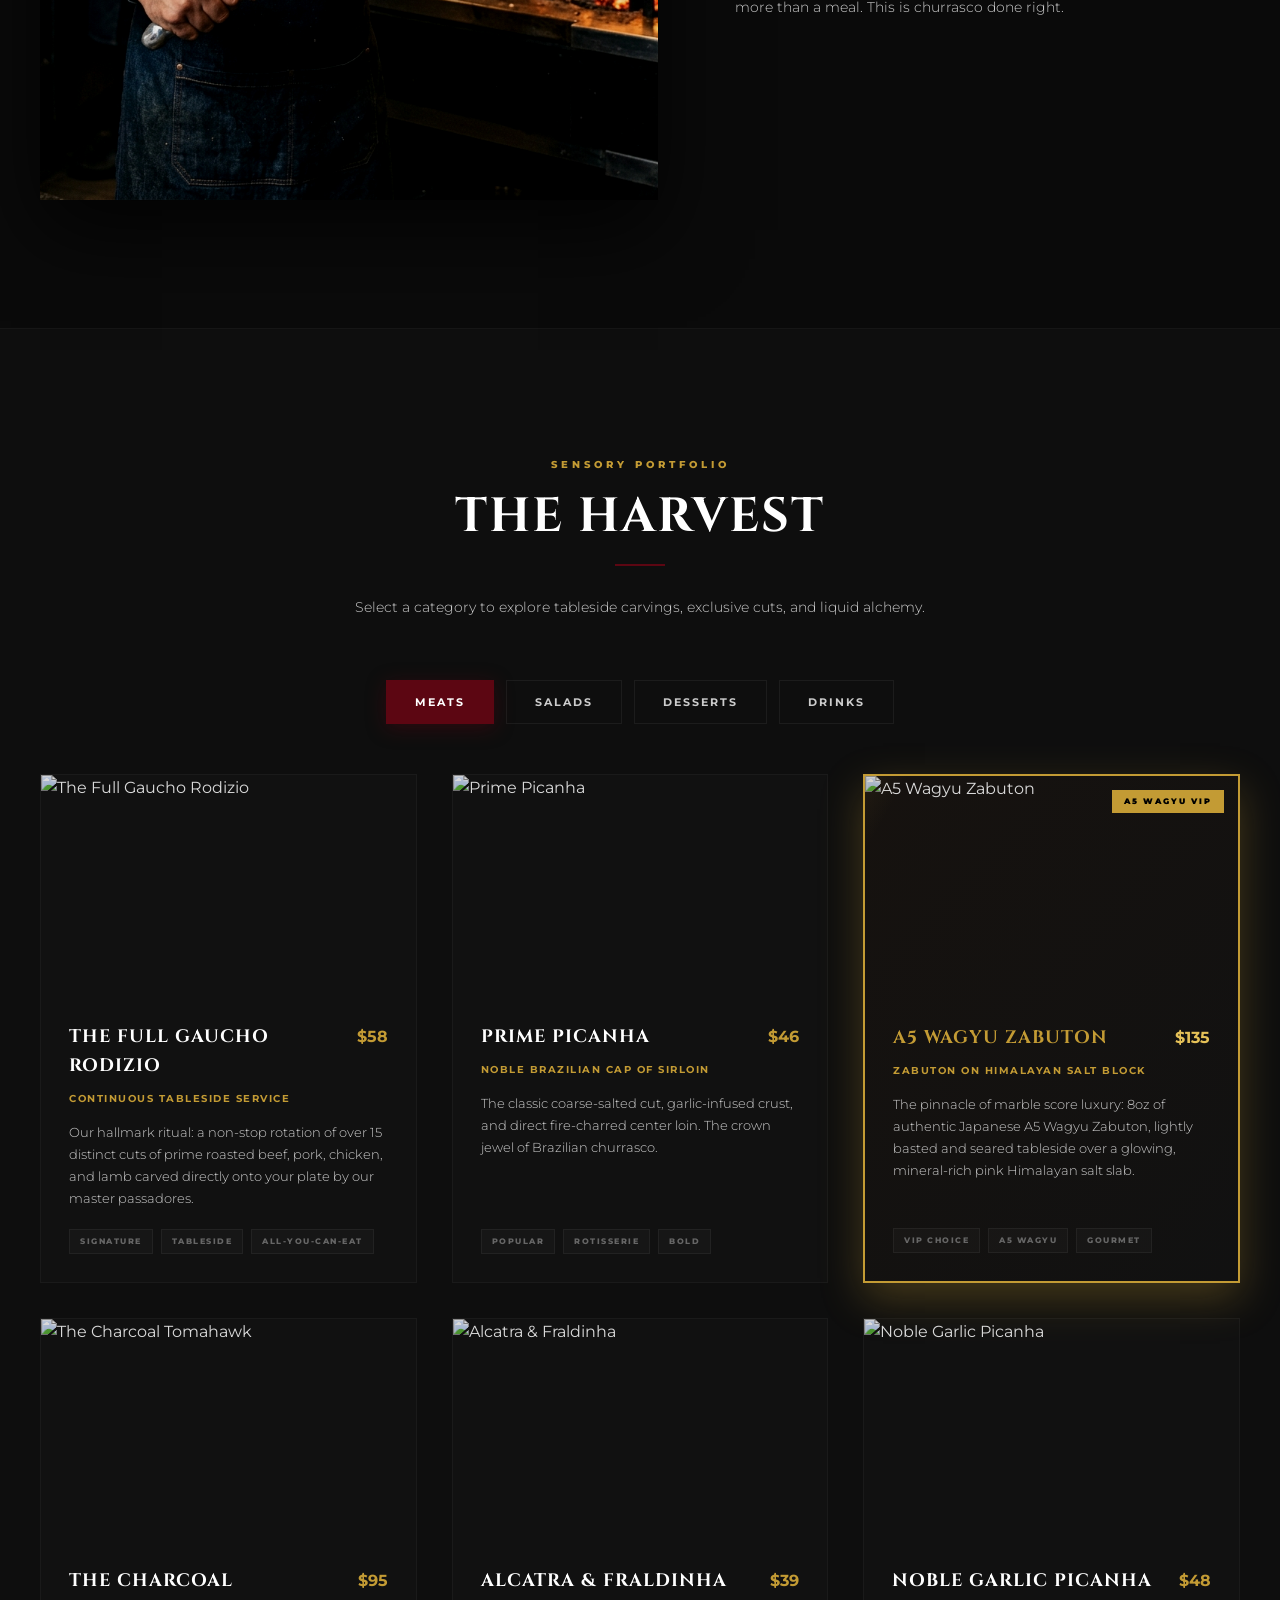
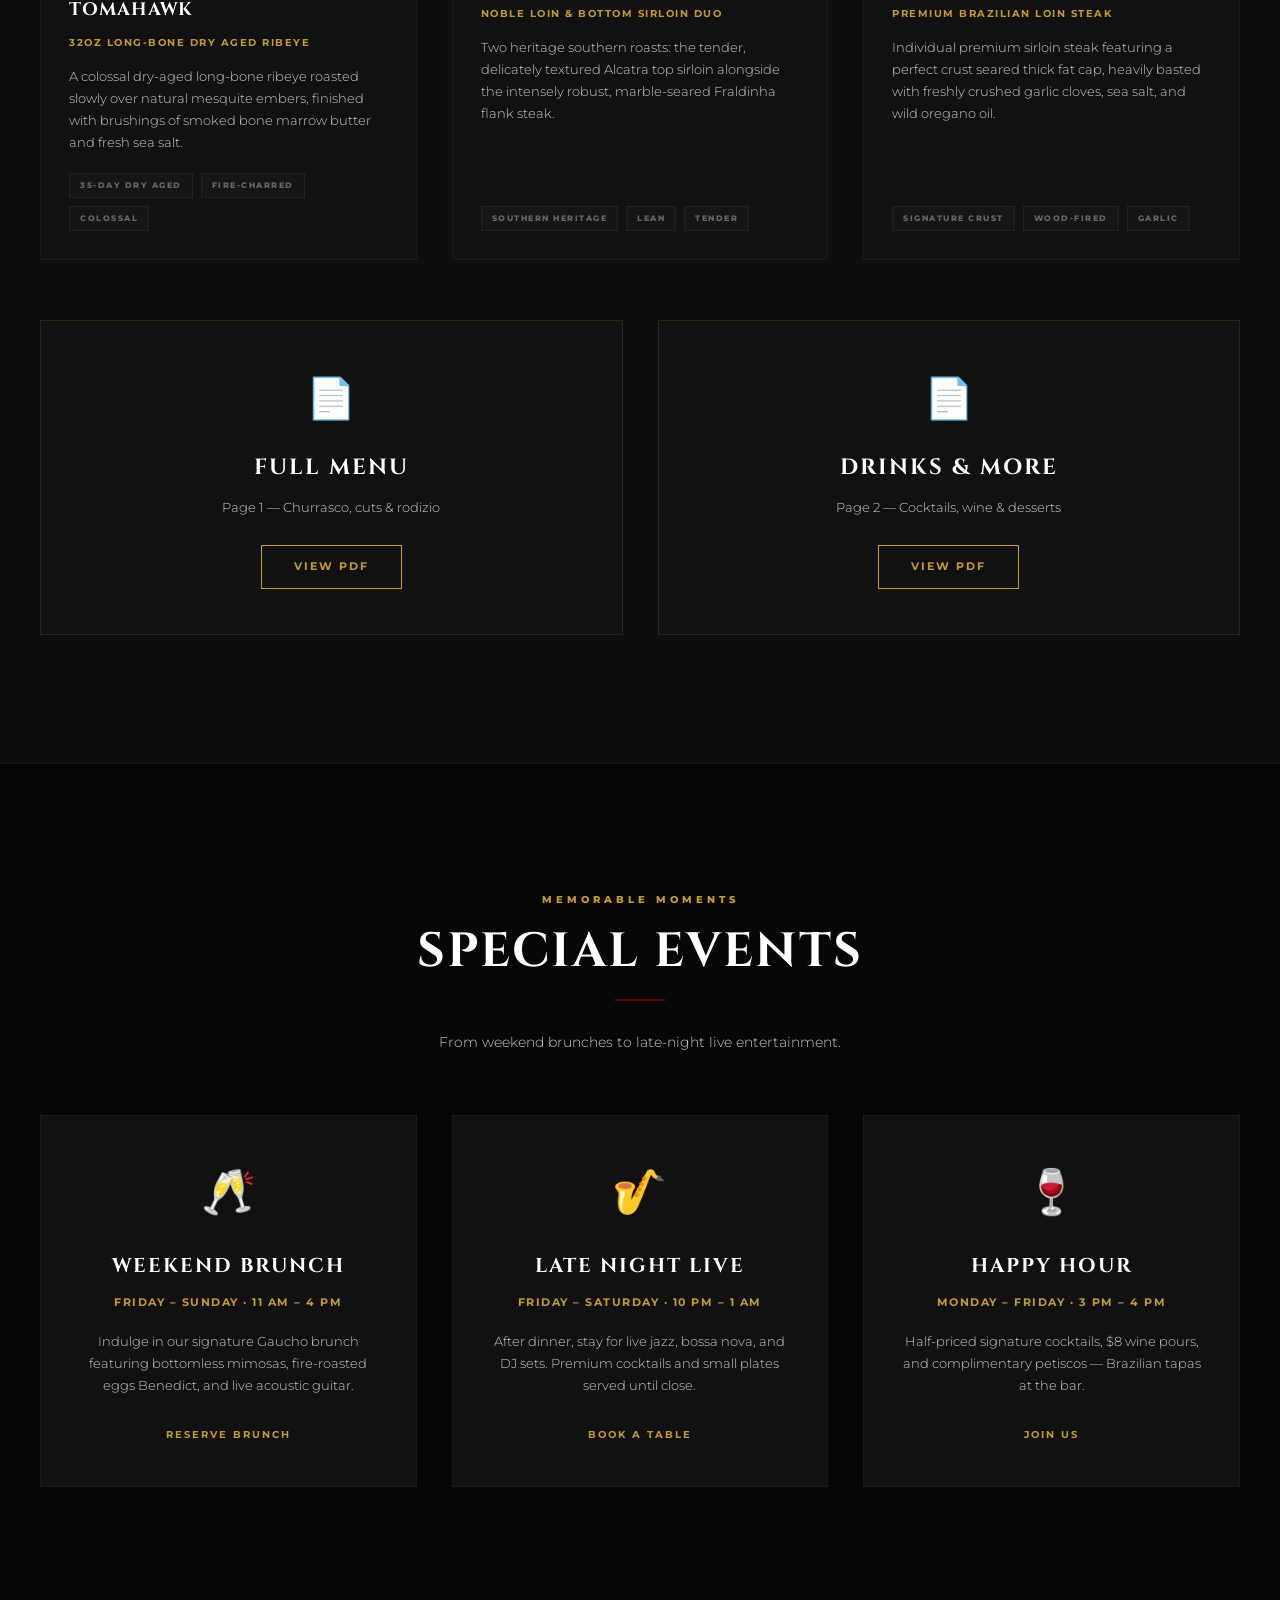
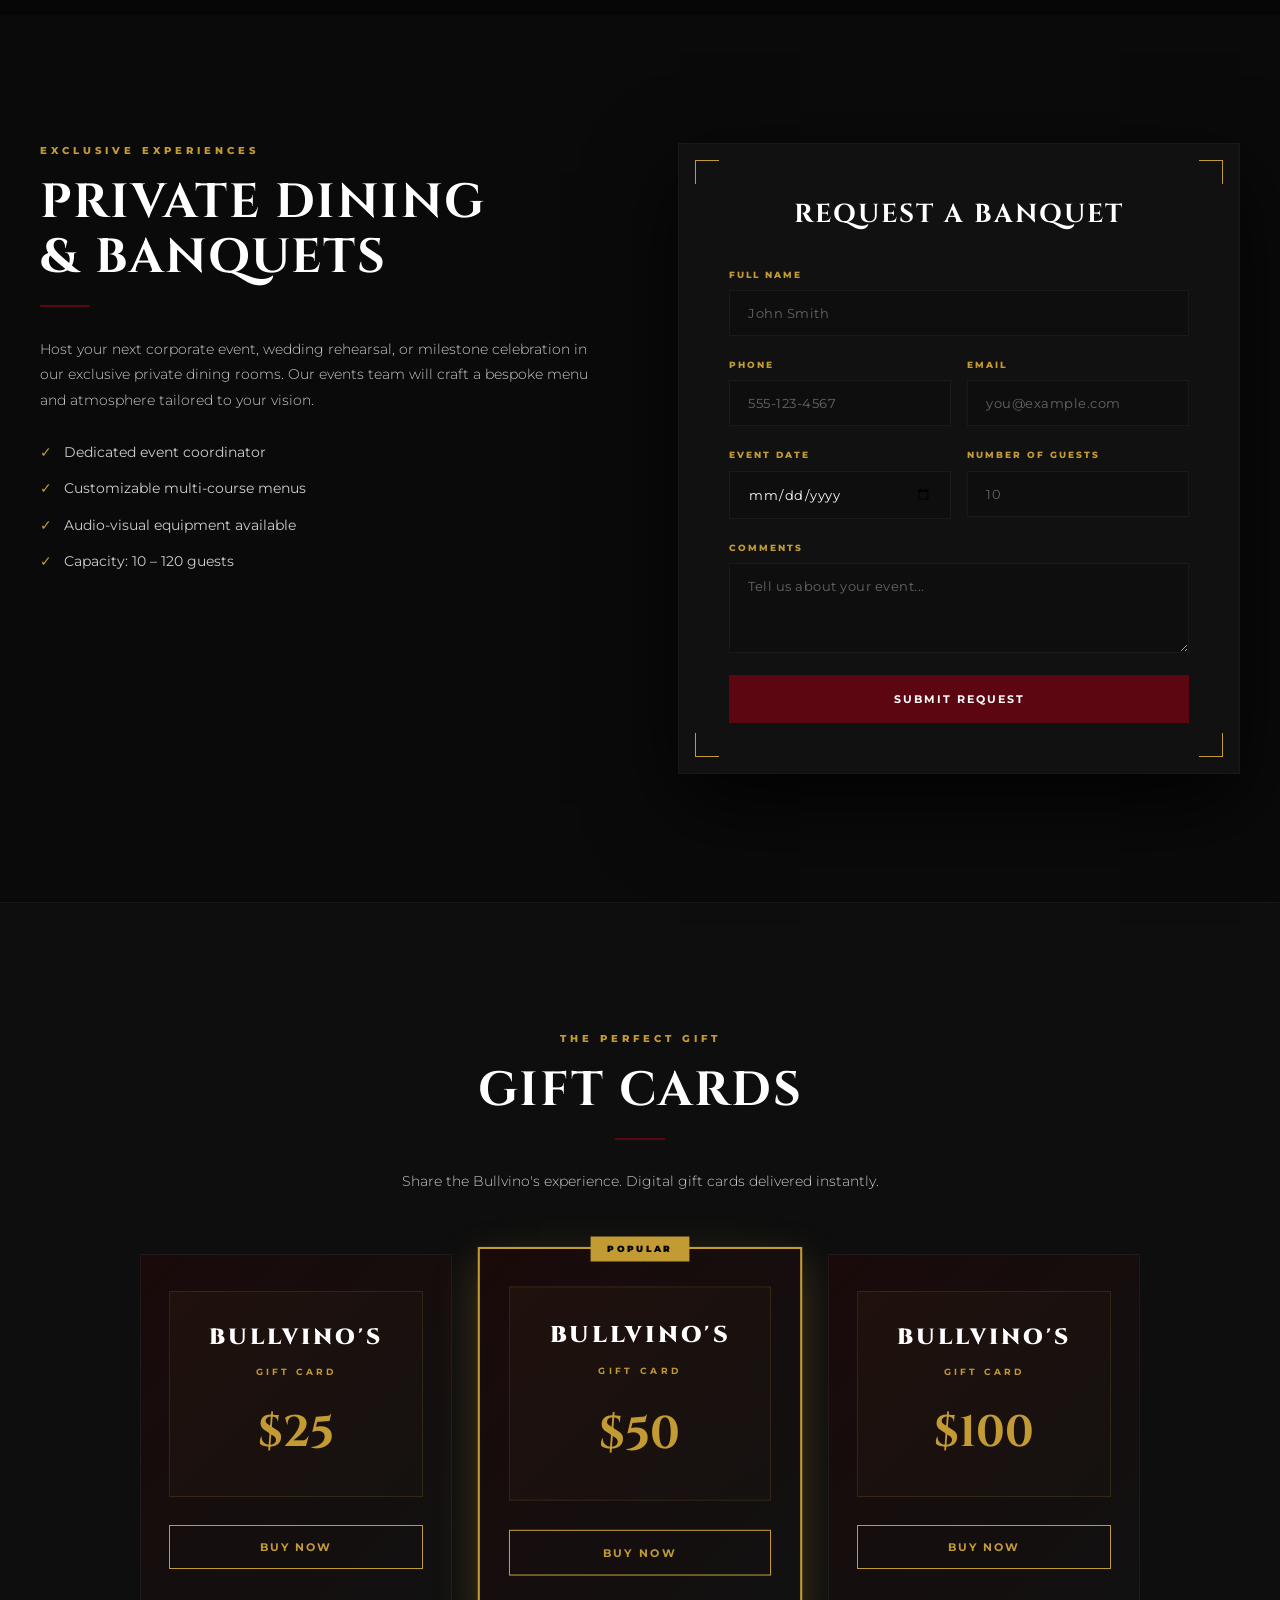
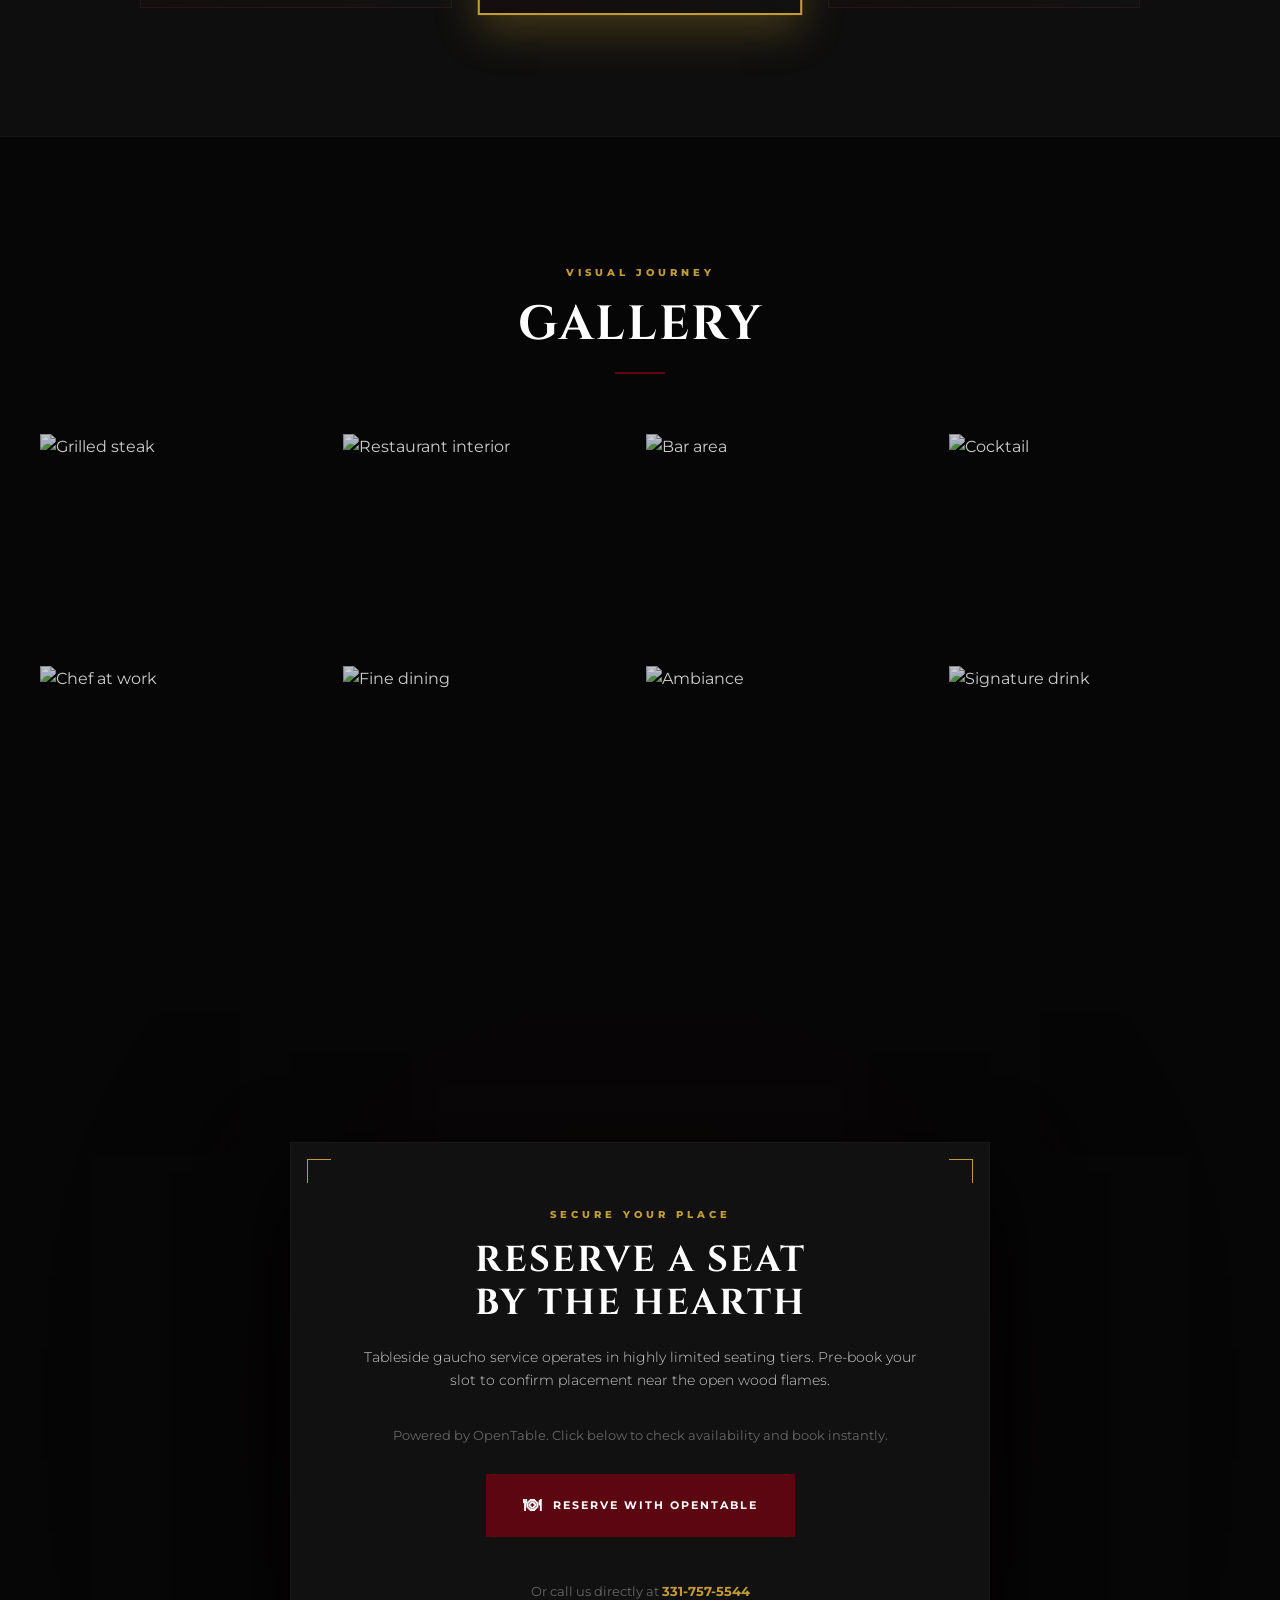
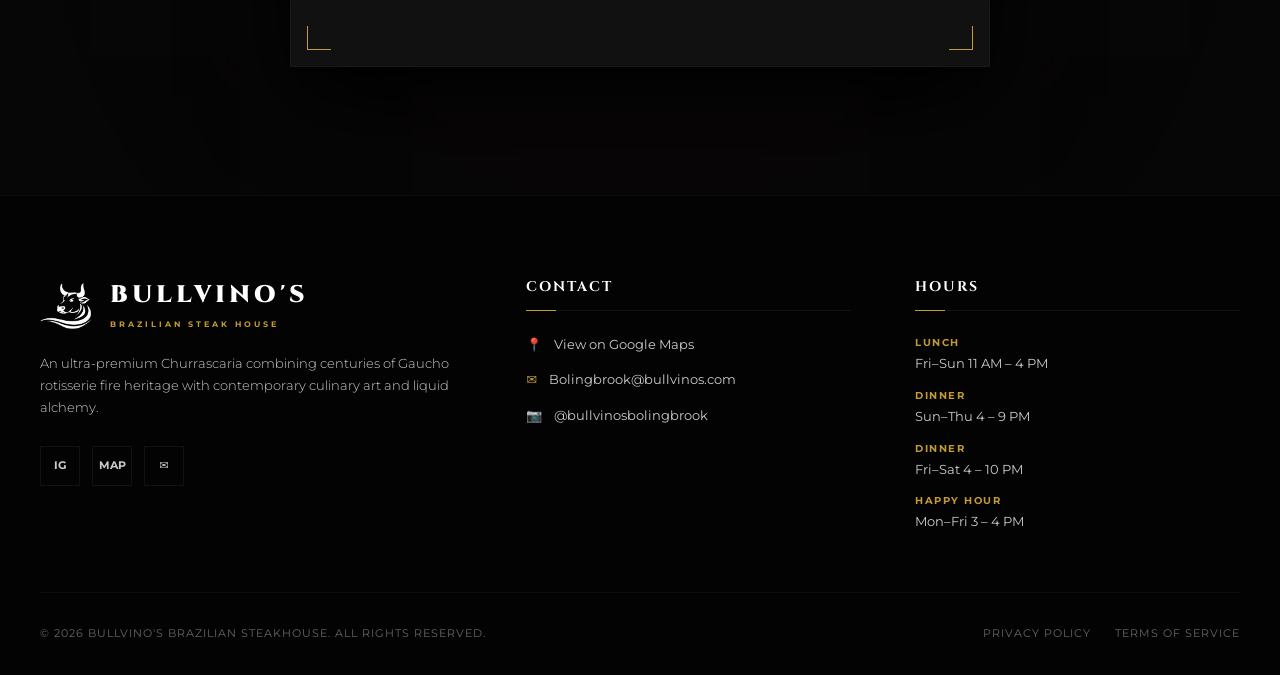
==== commit 2ee62b10: "Add logo beside hero subtitle" ====
--- a/index.html
+++ b/index.html
@@ -150,7 +150,10 @@
     <div class="hero-content">
       <p class="hero-eyebrow">AUTHENTIC GAUCHO TRADITION</p>
       <h1 class="hero-title">BULLVINO'S</h1>
-      <p class="hero-subtitle">THE ART OF FIRE &amp; FLESH</p>
+      <p class="hero-subtitle">
+        <img src="assets/images/logo.png" alt="Bullvino's" class="hero-logo">
+        <span>THE ART OF FIRE &amp; FLESH</span>
+      </p>
       <div class="hero-line"></div>
       <a href="#menu" class="btn btn-outline">EXPLORE THE MENU</a>
     </div>
--- a/css/style.css
+++ b/css/style.css
@@ -489,6 +489,10 @@
 }
 
 .hero-subtitle {
+  display: flex;
+  align-items: center;
+  justify-content: center;
+  gap: 16px;
   font-size: clamp(12px, 1.5vw, 16px);
   font-weight: 400;
   letter-spacing: clamp(4px, 1vw, 10px);
@@ -496,6 +500,14 @@
   margin-top: 16px;
   opacity: 0;
   animation: fadeUp 1s var(--ease) 0.8s forwards;
+}
+
+.hero-logo {
+  width: clamp(36px, 5vw, 52px);
+  height: clamp(36px, 5vw, 52px);
+  object-fit: contain;
+  filter: brightness(0) invert(1);
+  flex-shrink: 0;
 }
 
 .hero-line {
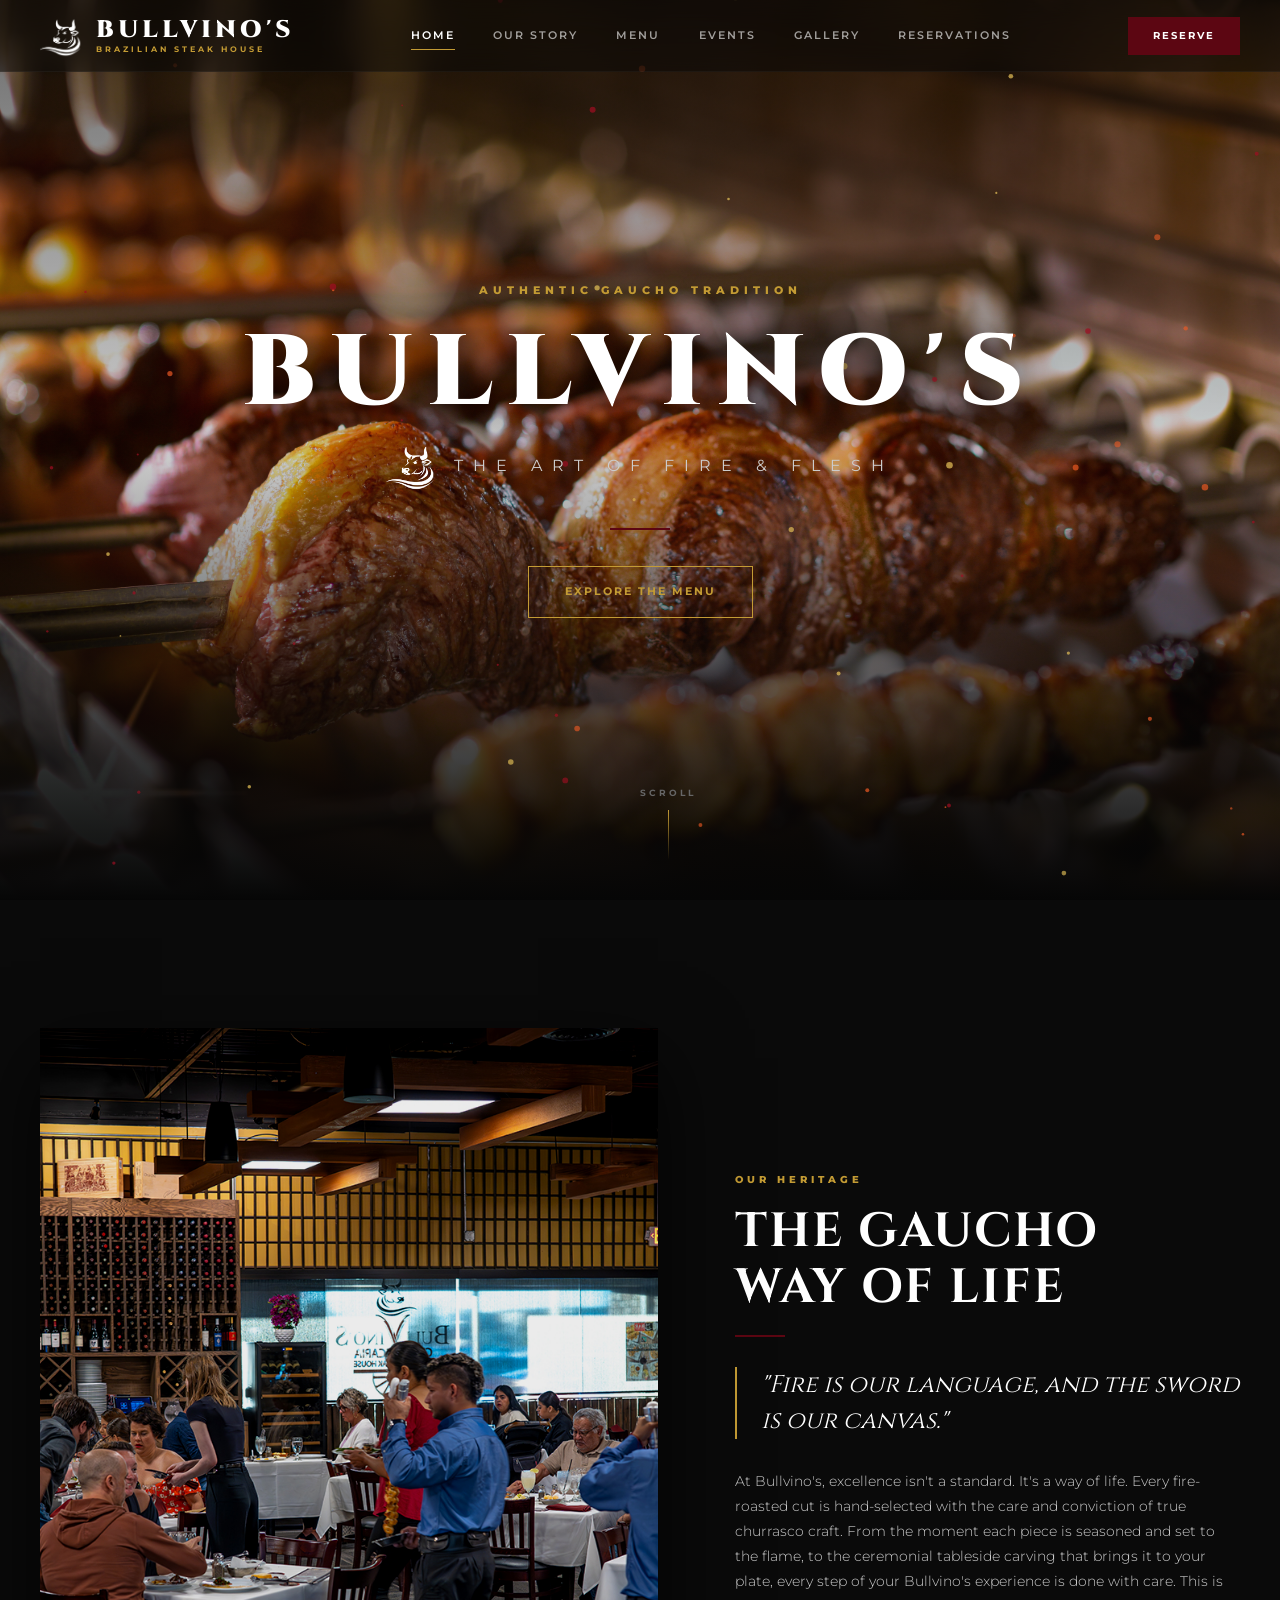
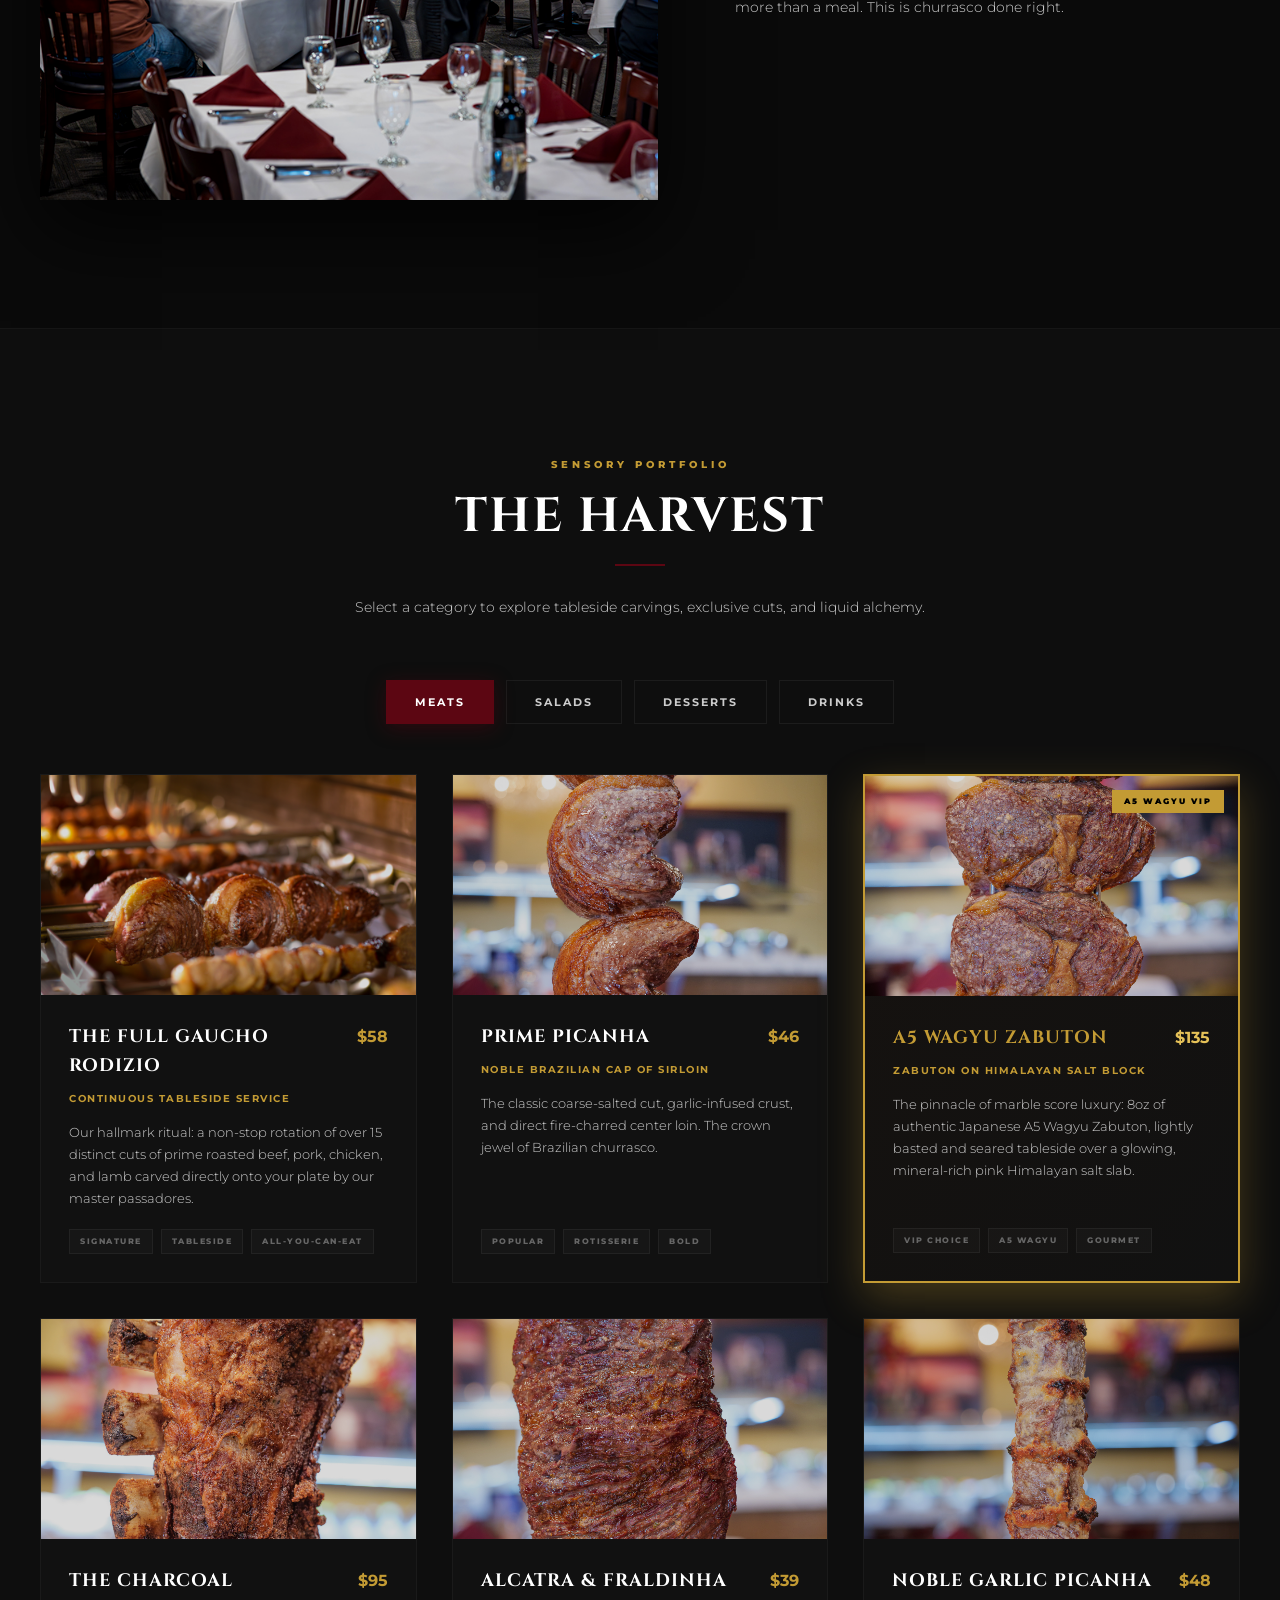
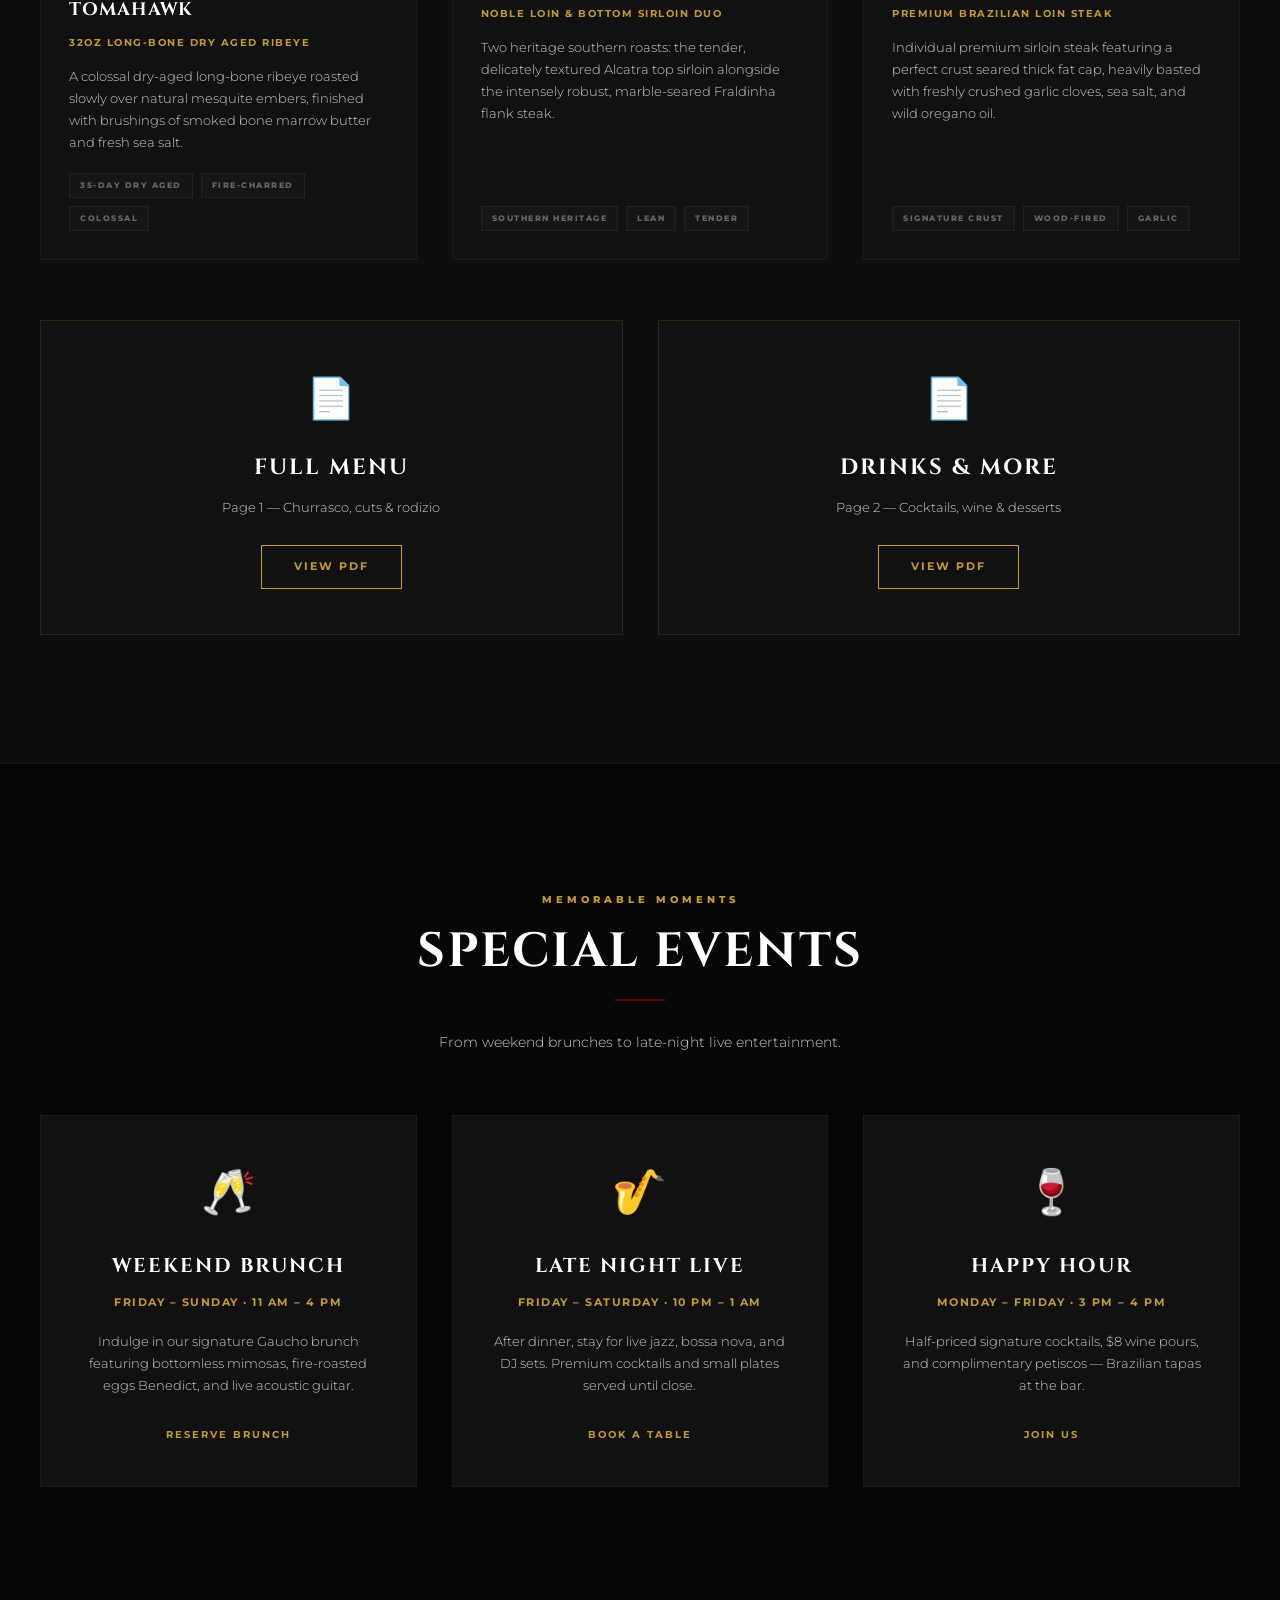
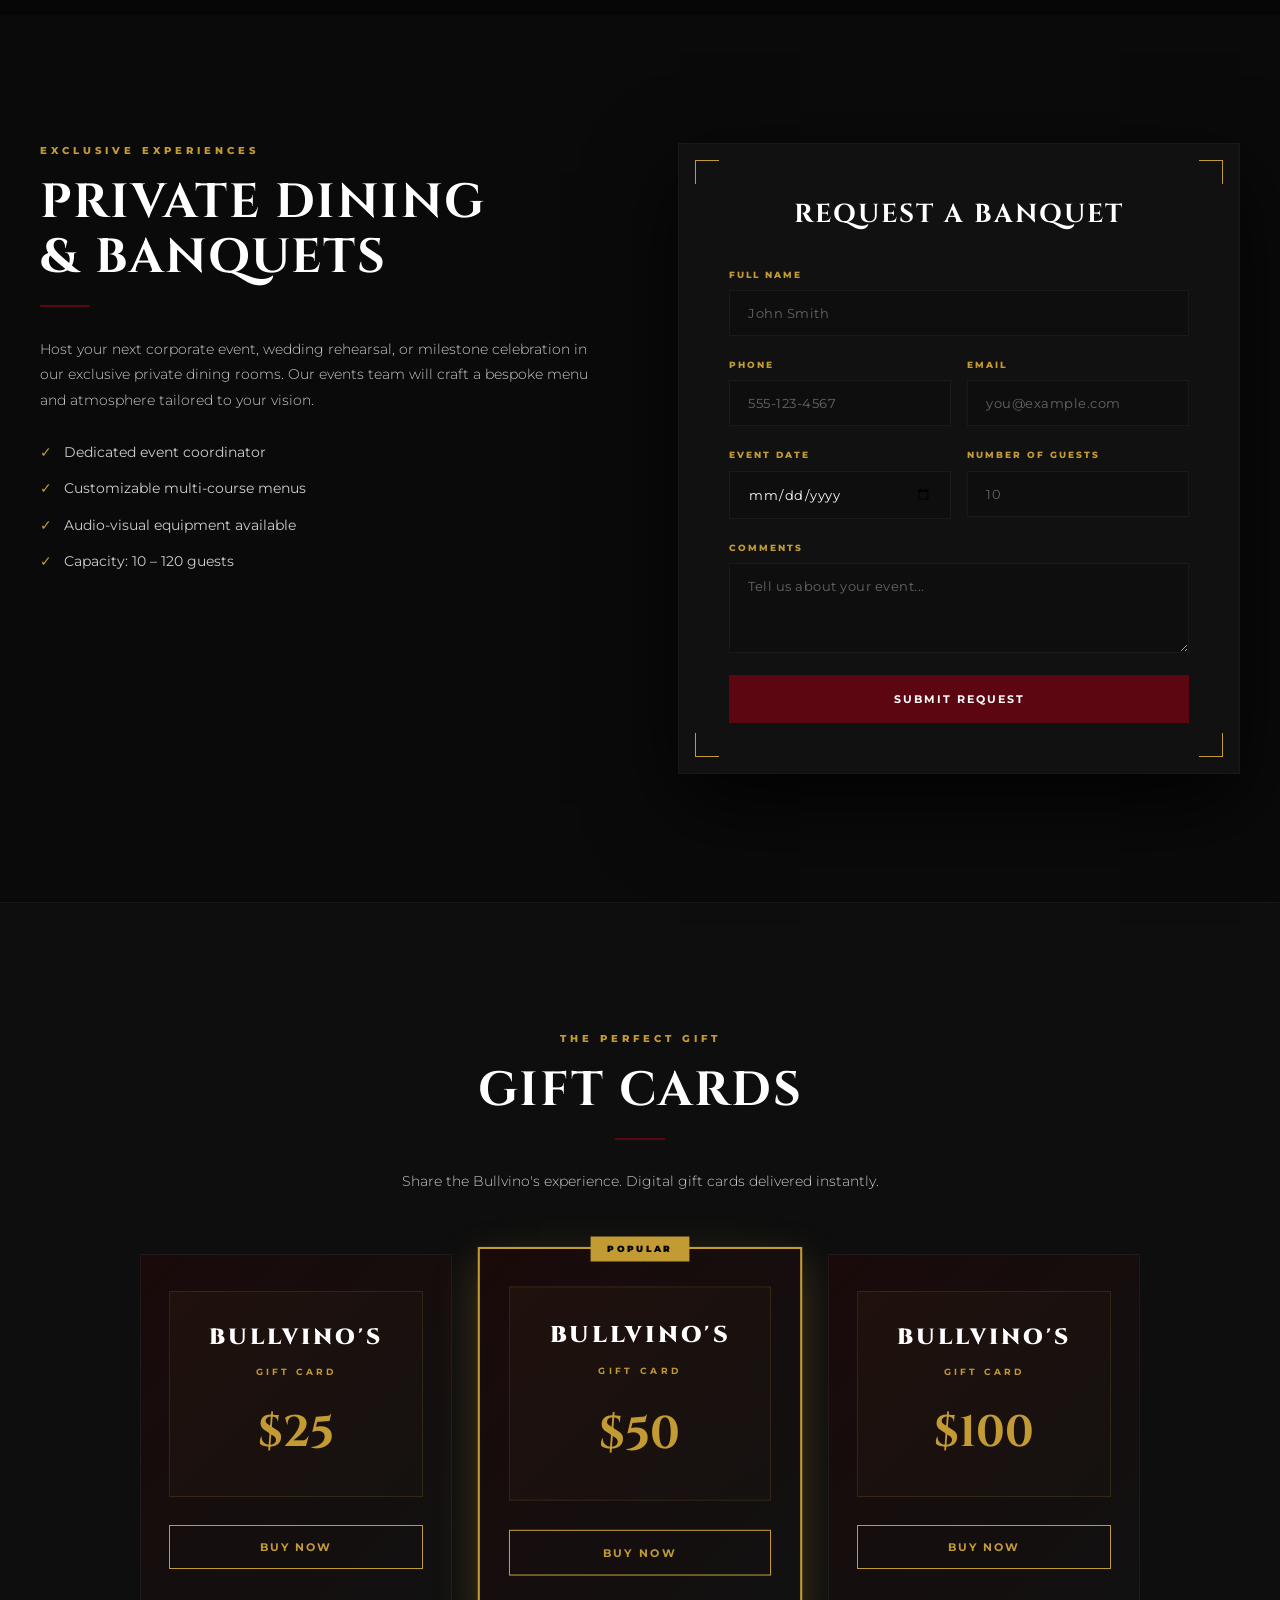
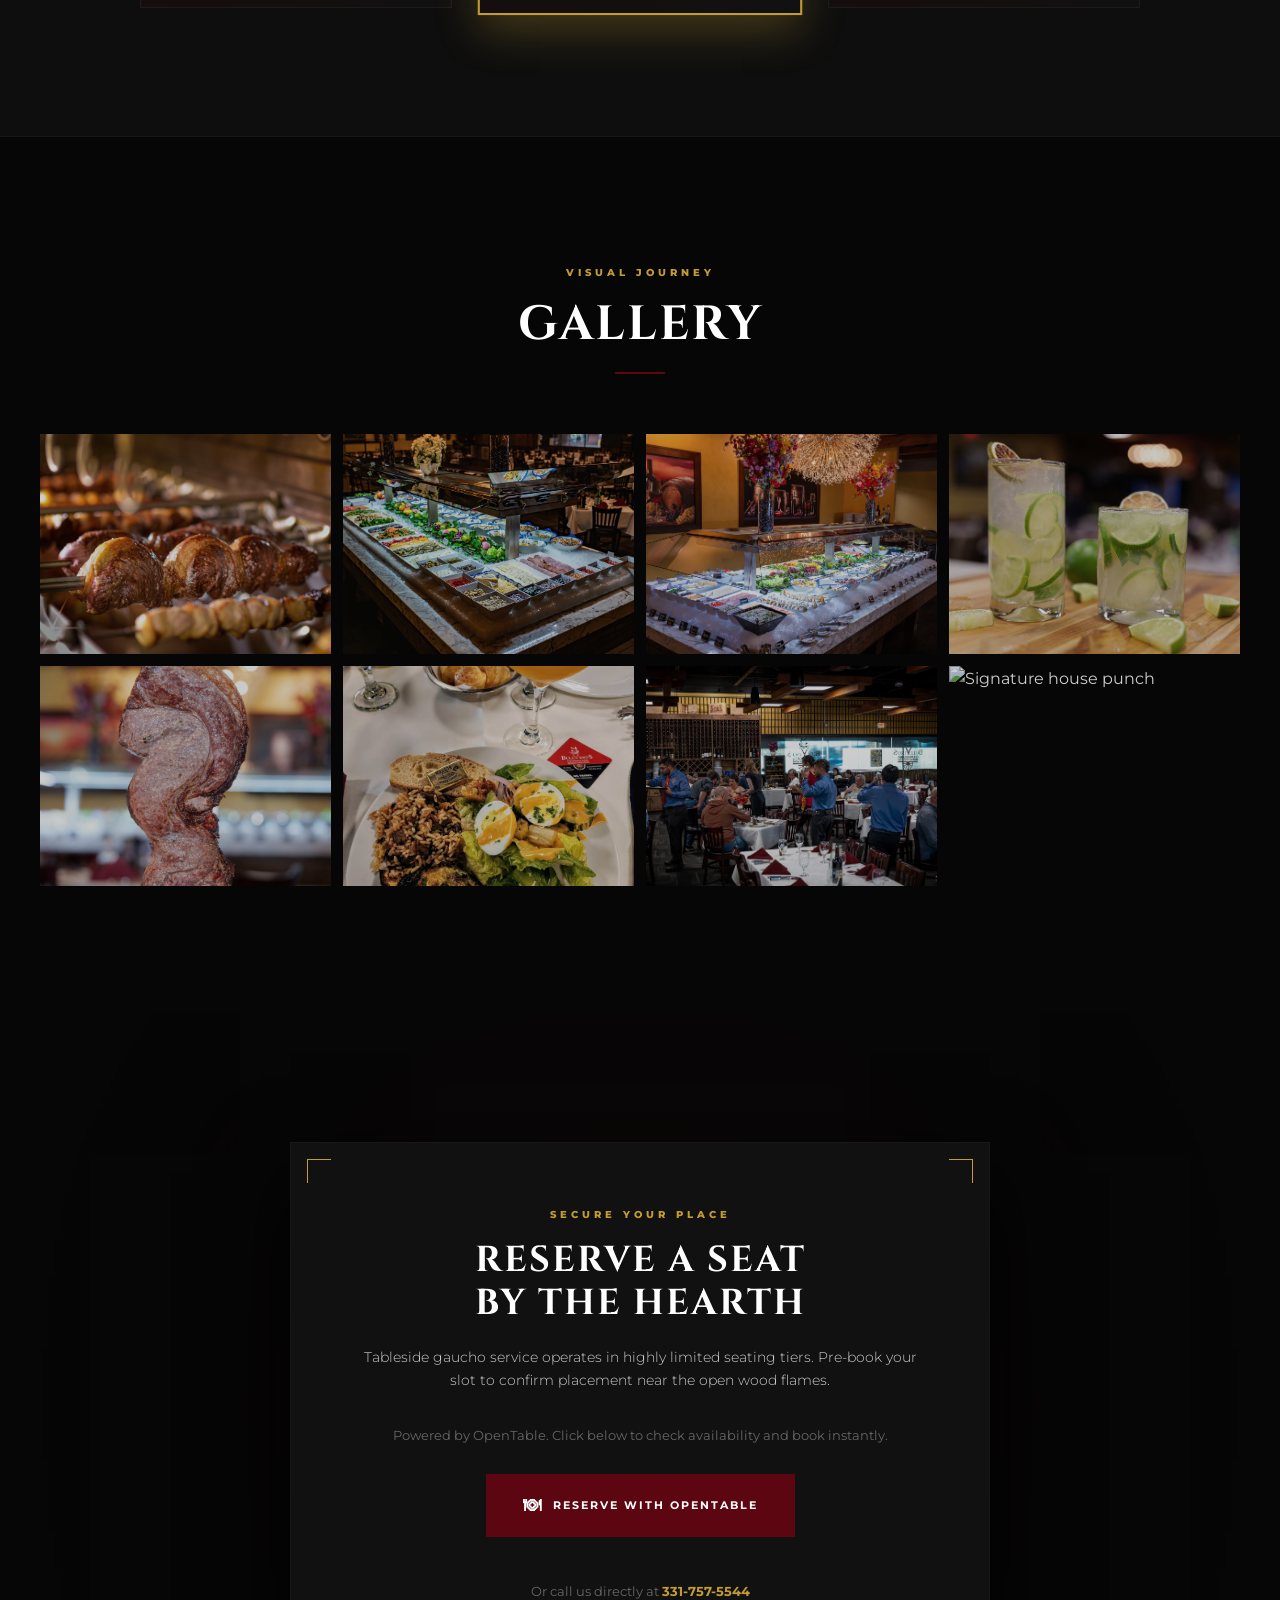
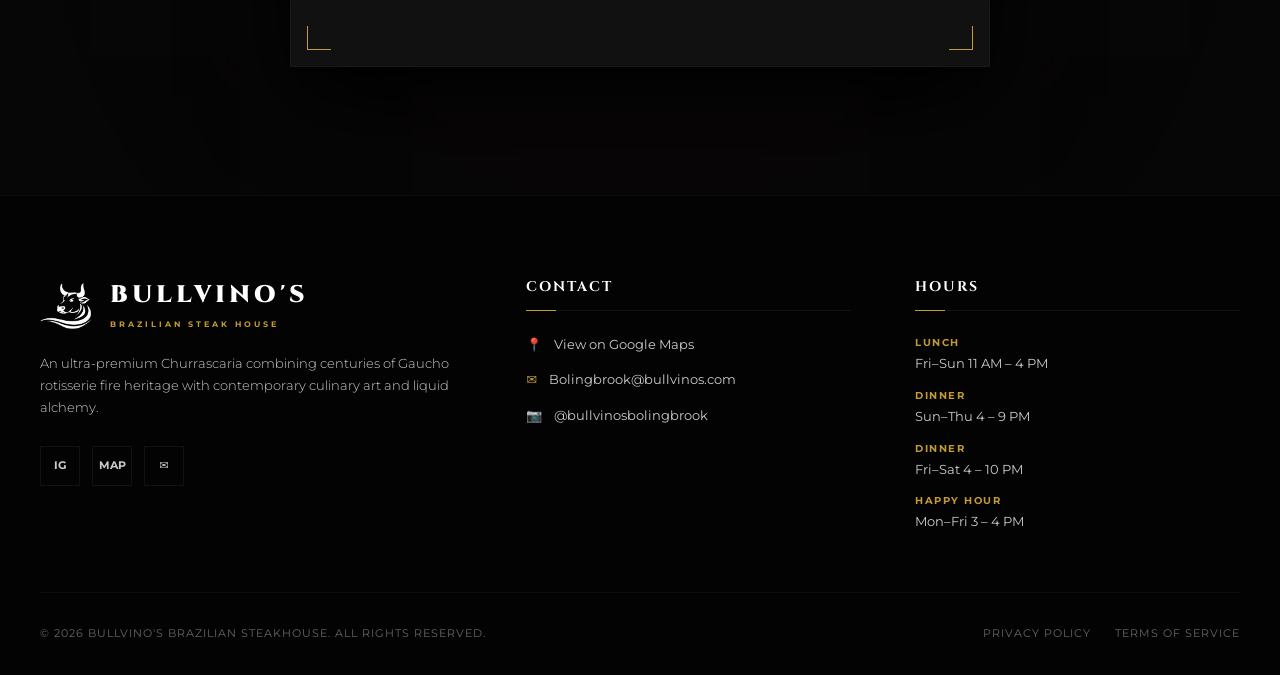
==== commit fa3ac5ba: "feat: integrate high-quality local media files from Media folder into website and menus, add .gitign" ====
--- a/index.html
+++ b/index.html
@@ -139,9 +139,9 @@
     </div>
   </header>
 
-  <section class="hero" id="hero">
+  <section class="hero" id="hero" style="background: url('Media/галерея/гриль_шураско_огонь.jpg') center/cover no-repeat;">
     <div class="hero-video-wrap">
-      <video class="hero-video" autoplay loop muted playsinline poster="assets/images/chef_experience.png">
+      <video class="hero-video" autoplay loop muted playsinline poster="Media/галерея/гриль_шураско_огонь.jpg">
         <source src="https://assets.mixkit.co/videos/preview/mixkit-fire-burning-in-a-black-background-40019-large.mp4" type="video/mp4">
       </video>
     </div>
@@ -168,7 +168,7 @@
       <div class="experience-grid">
         <div class="experience-visual">
           <div class="experience-img-wrap">
-            <img src="assets/images/chef_experience.png" alt="Gaucho chef roasting Picanha over open flame" class="experience-img" id="exp-img" loading="lazy">
+            <img src="Media/галерея/зал_ресторана_с_гостями.jpg" alt="Beautifully designed restaurant dining room filled with guests enjoying their meals" class="experience-img" id="exp-img" loading="lazy">
           </div>
           <div class="experience-frame"></div>
         </div>
@@ -354,35 +354,35 @@
       </div>
       <div class="gallery-grid">
         <div class="gallery-item">
-          <img src="https://images.unsplash.com/photo-1544025162-d76694265947?w=800&q=80" alt="Grilled steak" loading="lazy">
+          <img src="Media/галерея/гриль_шураско_огонь.jpg" alt="Grilled steak over open fire" loading="lazy">
           <div class="gallery-cap"><span>PRIME CUTS</span></div>
         </div>
         <div class="gallery-item">
-          <img src="https://images.unsplash.com/photo-1414235077428-338989a2e8c0?w=600&q=80" alt="Restaurant interior" loading="lazy">
+          <img src="Media/галерея/зал_буфет_общий_вид.jpg" alt="Restaurant dining room interior" loading="lazy">
           <div class="gallery-cap"><span>DINING ROOM</span></div>
         </div>
         <div class="gallery-item">
-          <img src="https://images.unsplash.com/photo-1555396273-367ea4eb4db5?w=600&q=80" alt="Bar area" loading="lazy">
+          <img src="Media/галерея/зал_буфет_люстра_общий.jpg" alt="Bar area with elegant lighting" loading="lazy">
           <div class="gallery-cap"><span>THE BAR</span></div>
         </div>
         <div class="gallery-item">
-          <img src="https://images.unsplash.com/photo-1529692236671-f1f6cf9683ba?w=600&q=80" alt="Cocktail" loading="lazy">
+          <img src="Media/меню/напитки/коктейли_кайпиринья_пара.jpg" alt="Refreshing Brazilian cocktails" loading="lazy">
           <div class="gallery-cap"><span>COCKTAILS</span></div>
         </div>
         <div class="gallery-item">
-          <img src="https://images.unsplash.com/photo-1558030006-450675393462?w=600&q=80" alt="Chef at work" loading="lazy">
+          <img src="Media/меню/мясо/мясо_на_шпаге_1.jpg" alt="Gaucho chef holding meat skewer" loading="lazy">
           <div class="gallery-cap"><span>THE PASSADOR</span></div>
         </div>
         <div class="gallery-item">
-          <img src="https://images.unsplash.com/photo-1600891964092-4316c288032e?w=800&q=80" alt="Fine dining" loading="lazy">
+          <img src="Media/меню/салат-бар_и_гарниры/тарелка_ассорти_салат_рис_мясо.jpg" alt="Artfully plated signature dish" loading="lazy">
           <div class="gallery-cap"><span>PLATED PERFECTION</span></div>
         </div>
         <div class="gallery-item">
-          <img src="https://images.unsplash.com/photo-1517248135467-4c7edcad34c4?w=600&q=80" alt="Ambiance" loading="lazy">
+          <img src="Media/галерея/зал_ресторана_с_гостями.jpg" alt="Lively dining atmosphere with guests" loading="lazy">
           <div class="gallery-cap"><span>AMBIANCE</span></div>
         </div>
         <div class="gallery-item">
-          <img src="https://images.unsplash.com/photo-1551024709-8f23befc6f87?w=600&q=80" alt="Signature drink" loading="lazy">
+          <img src="Media/галерея/кувшин_пунша_с_ликером.jpg" alt="Signature house punch" loading="lazy">
           <div class="gallery-cap"><span>SIGNATURE SERVES</span></div>
         </div>
       </div>
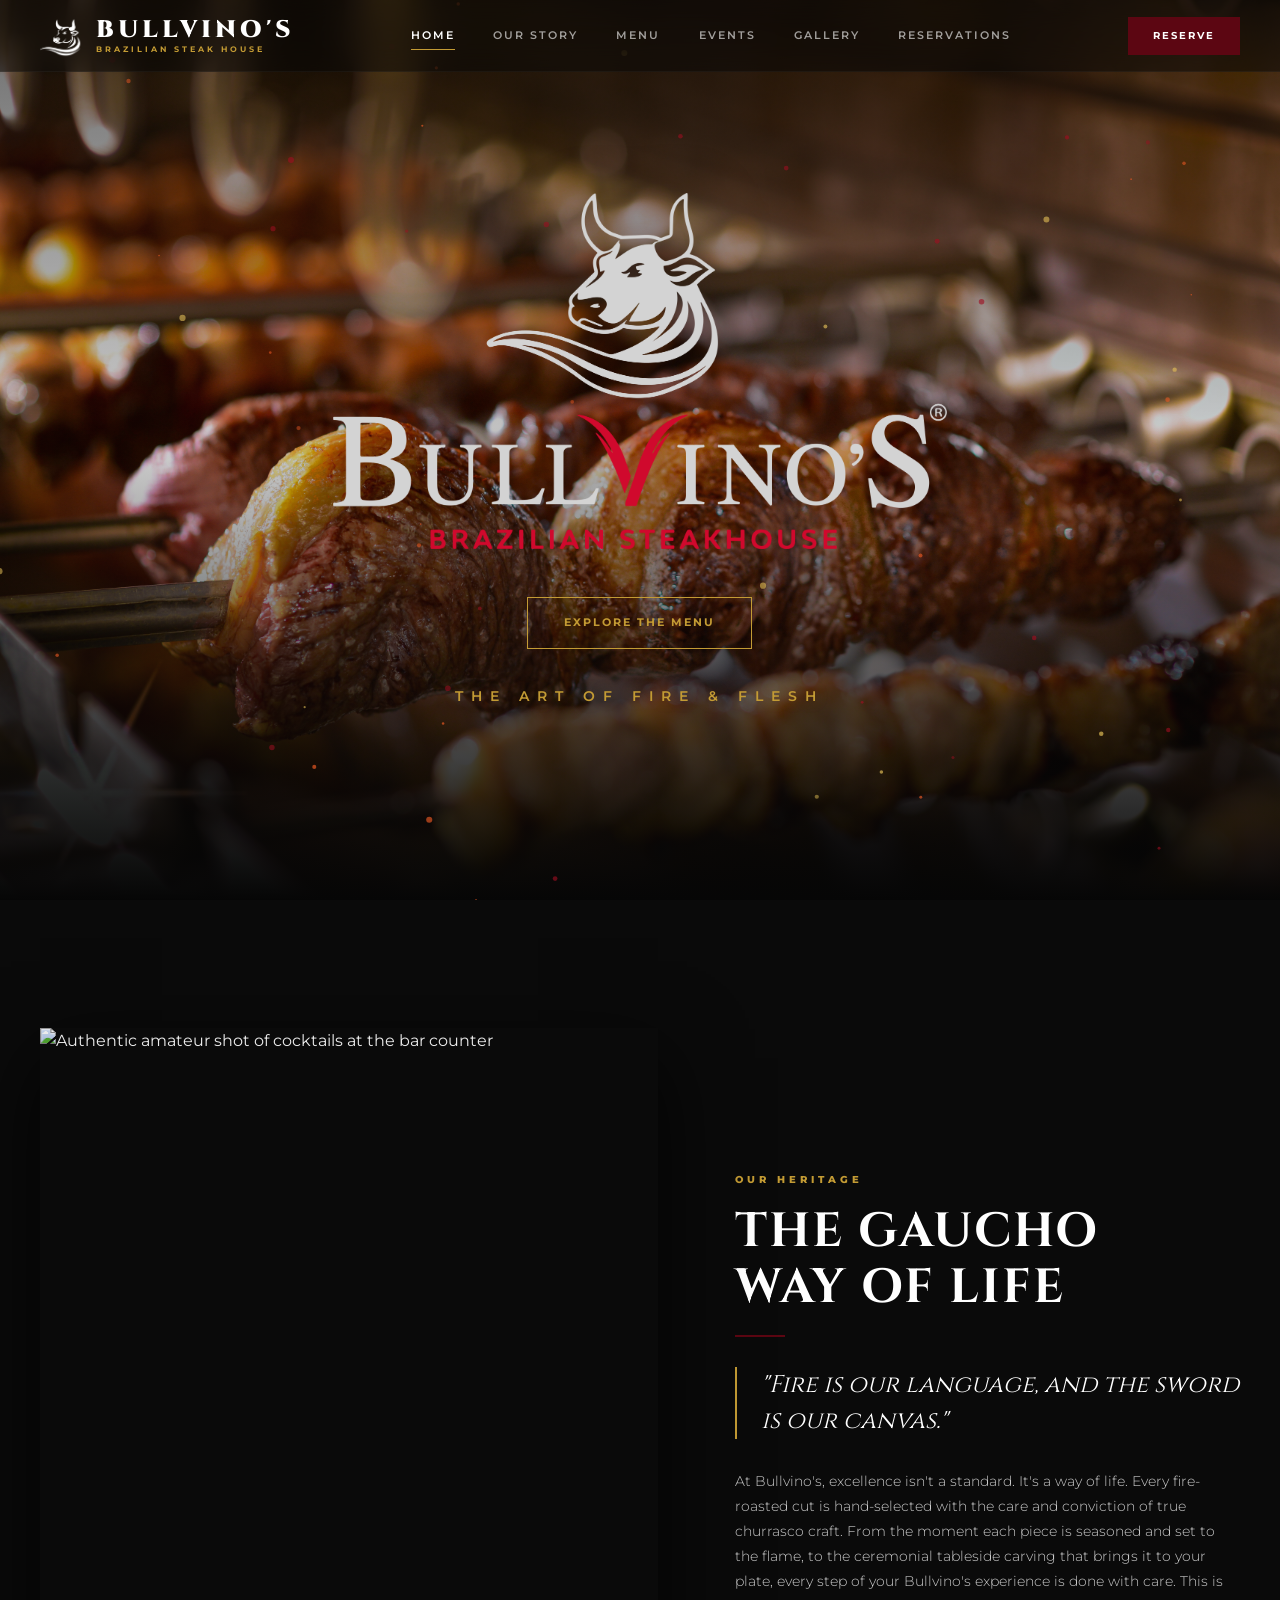
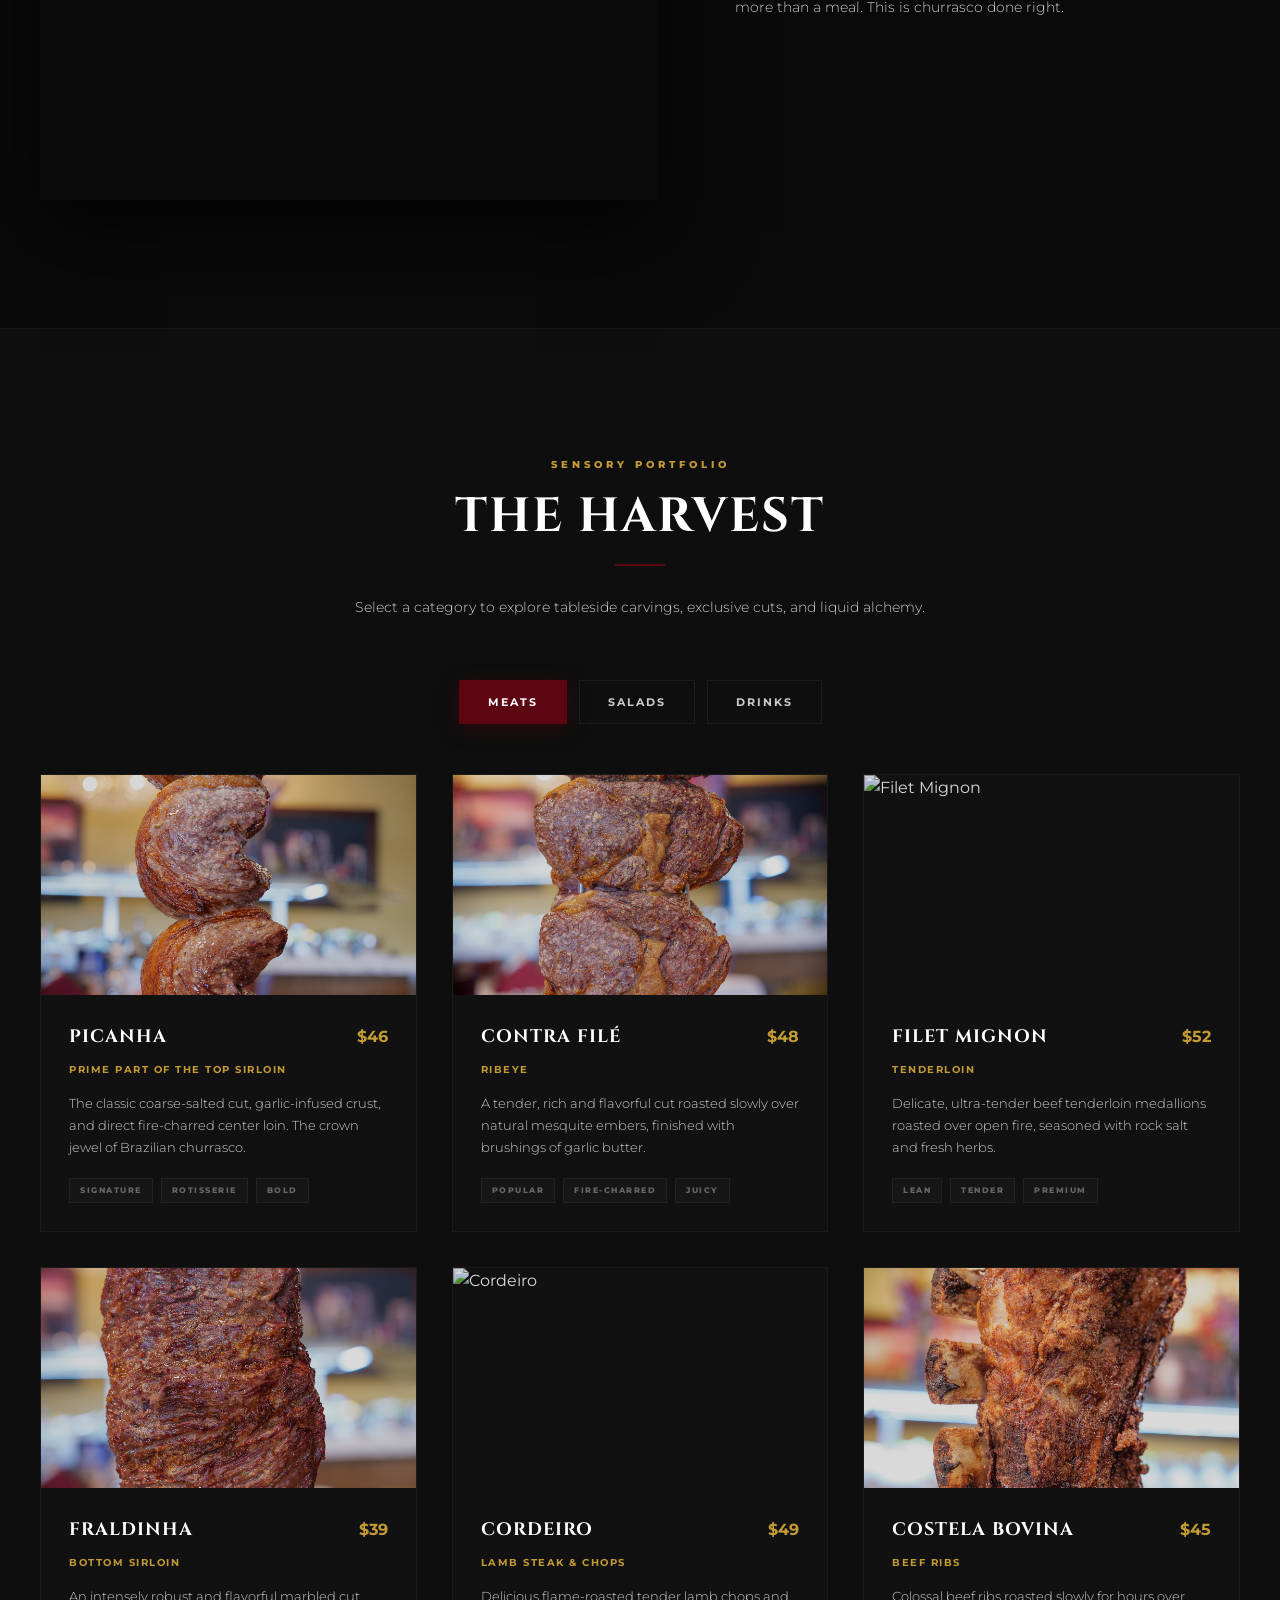
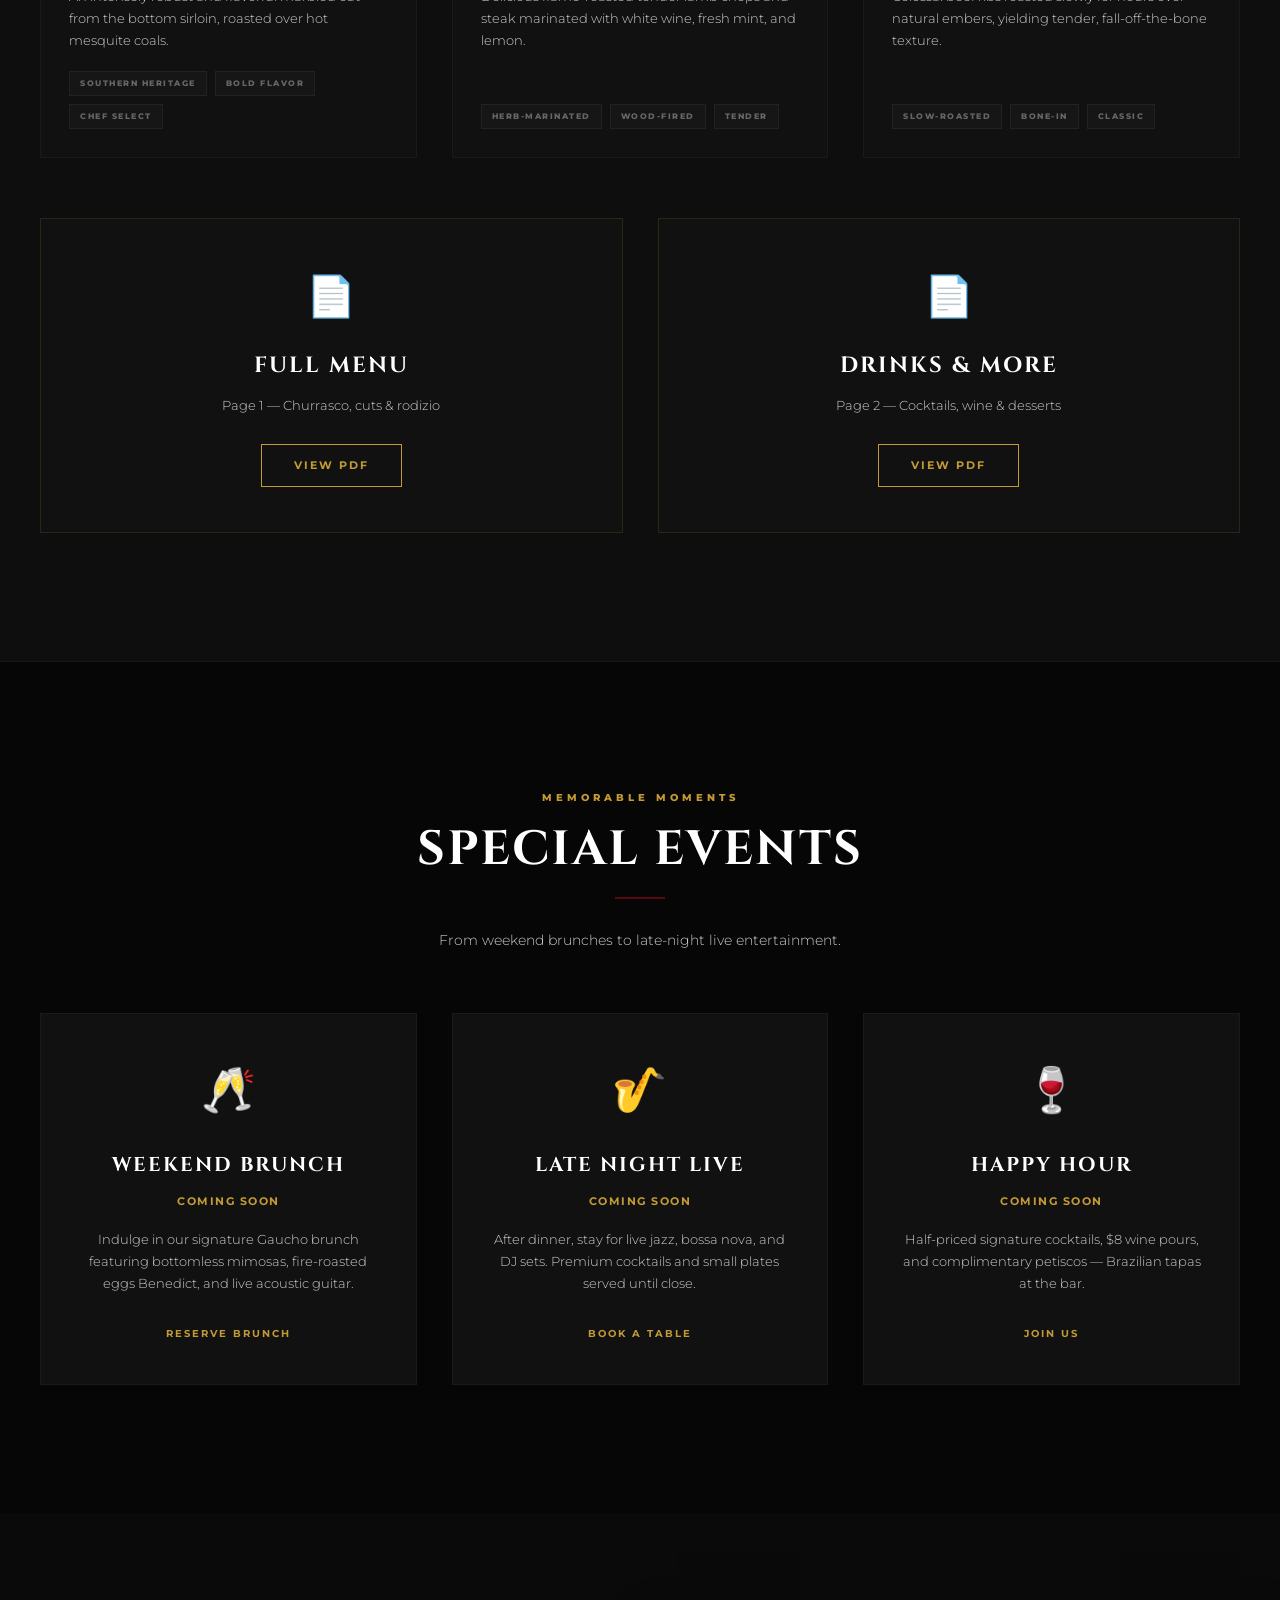
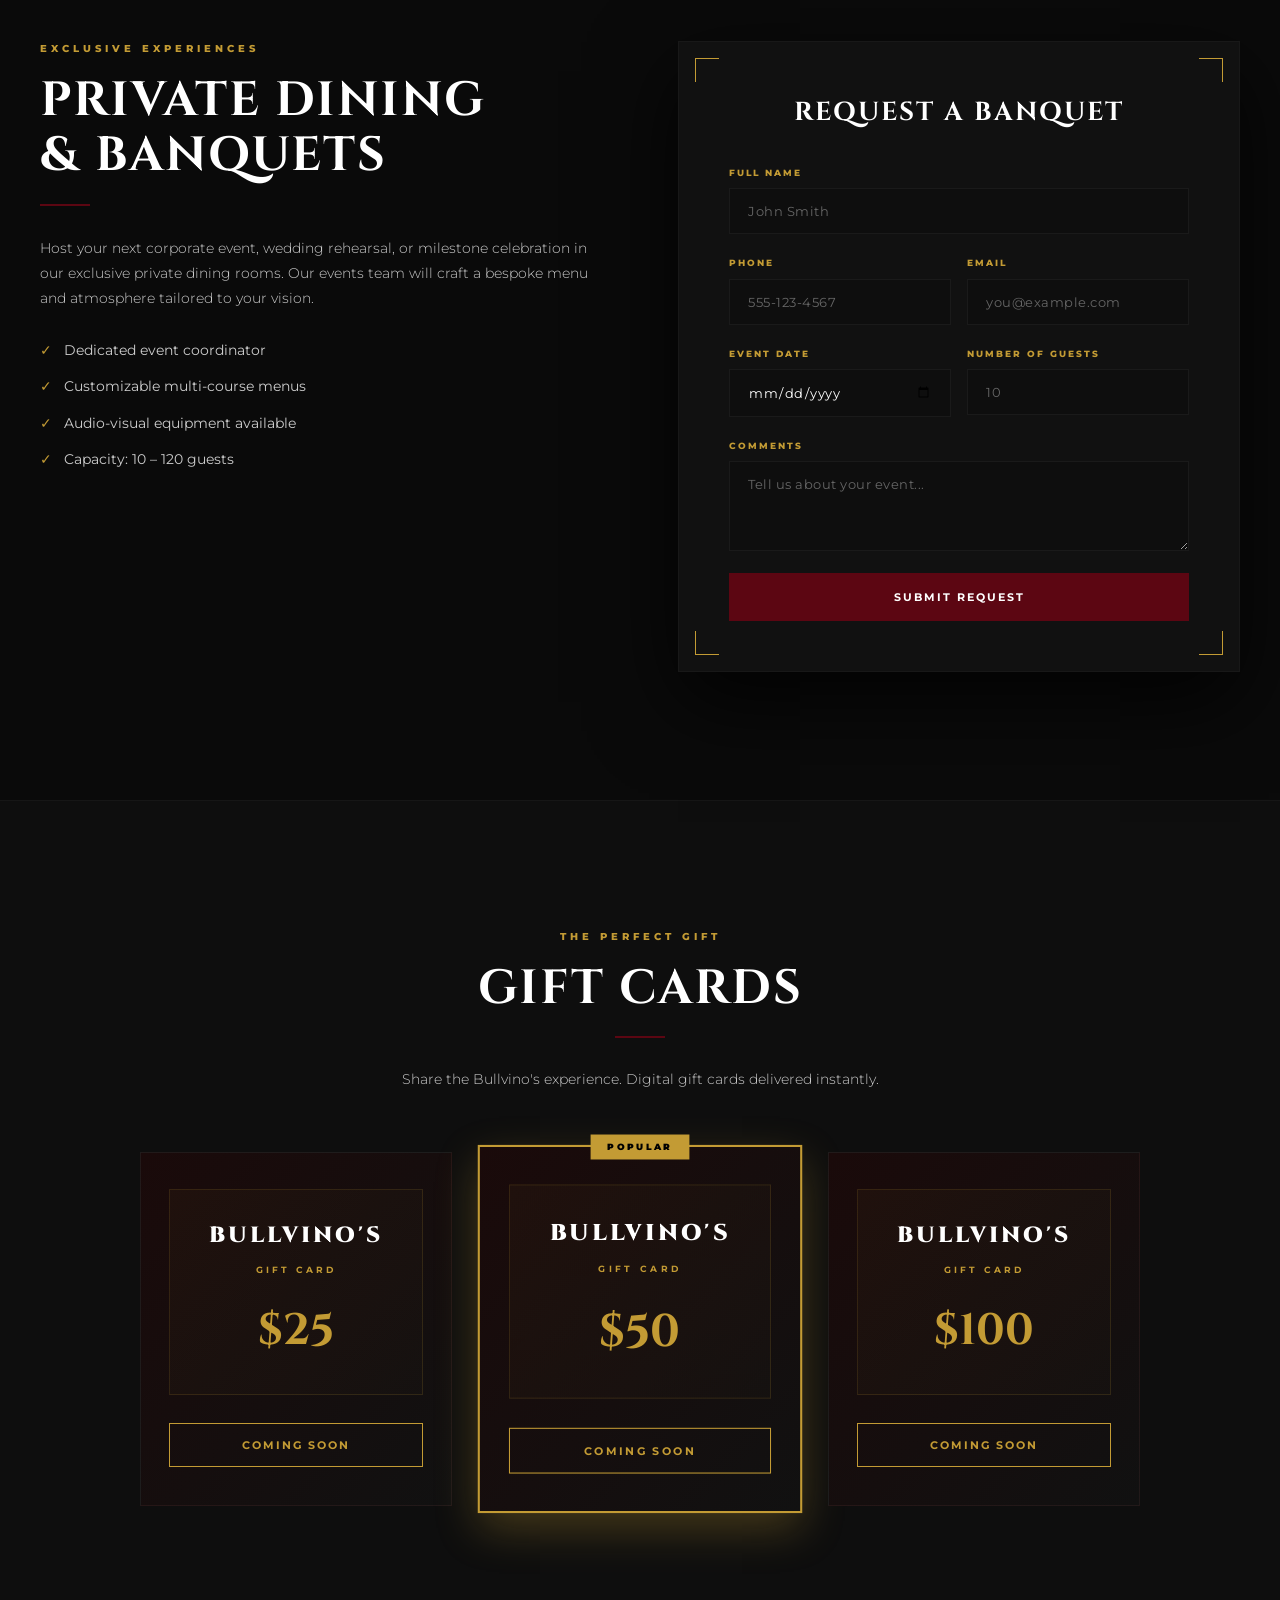
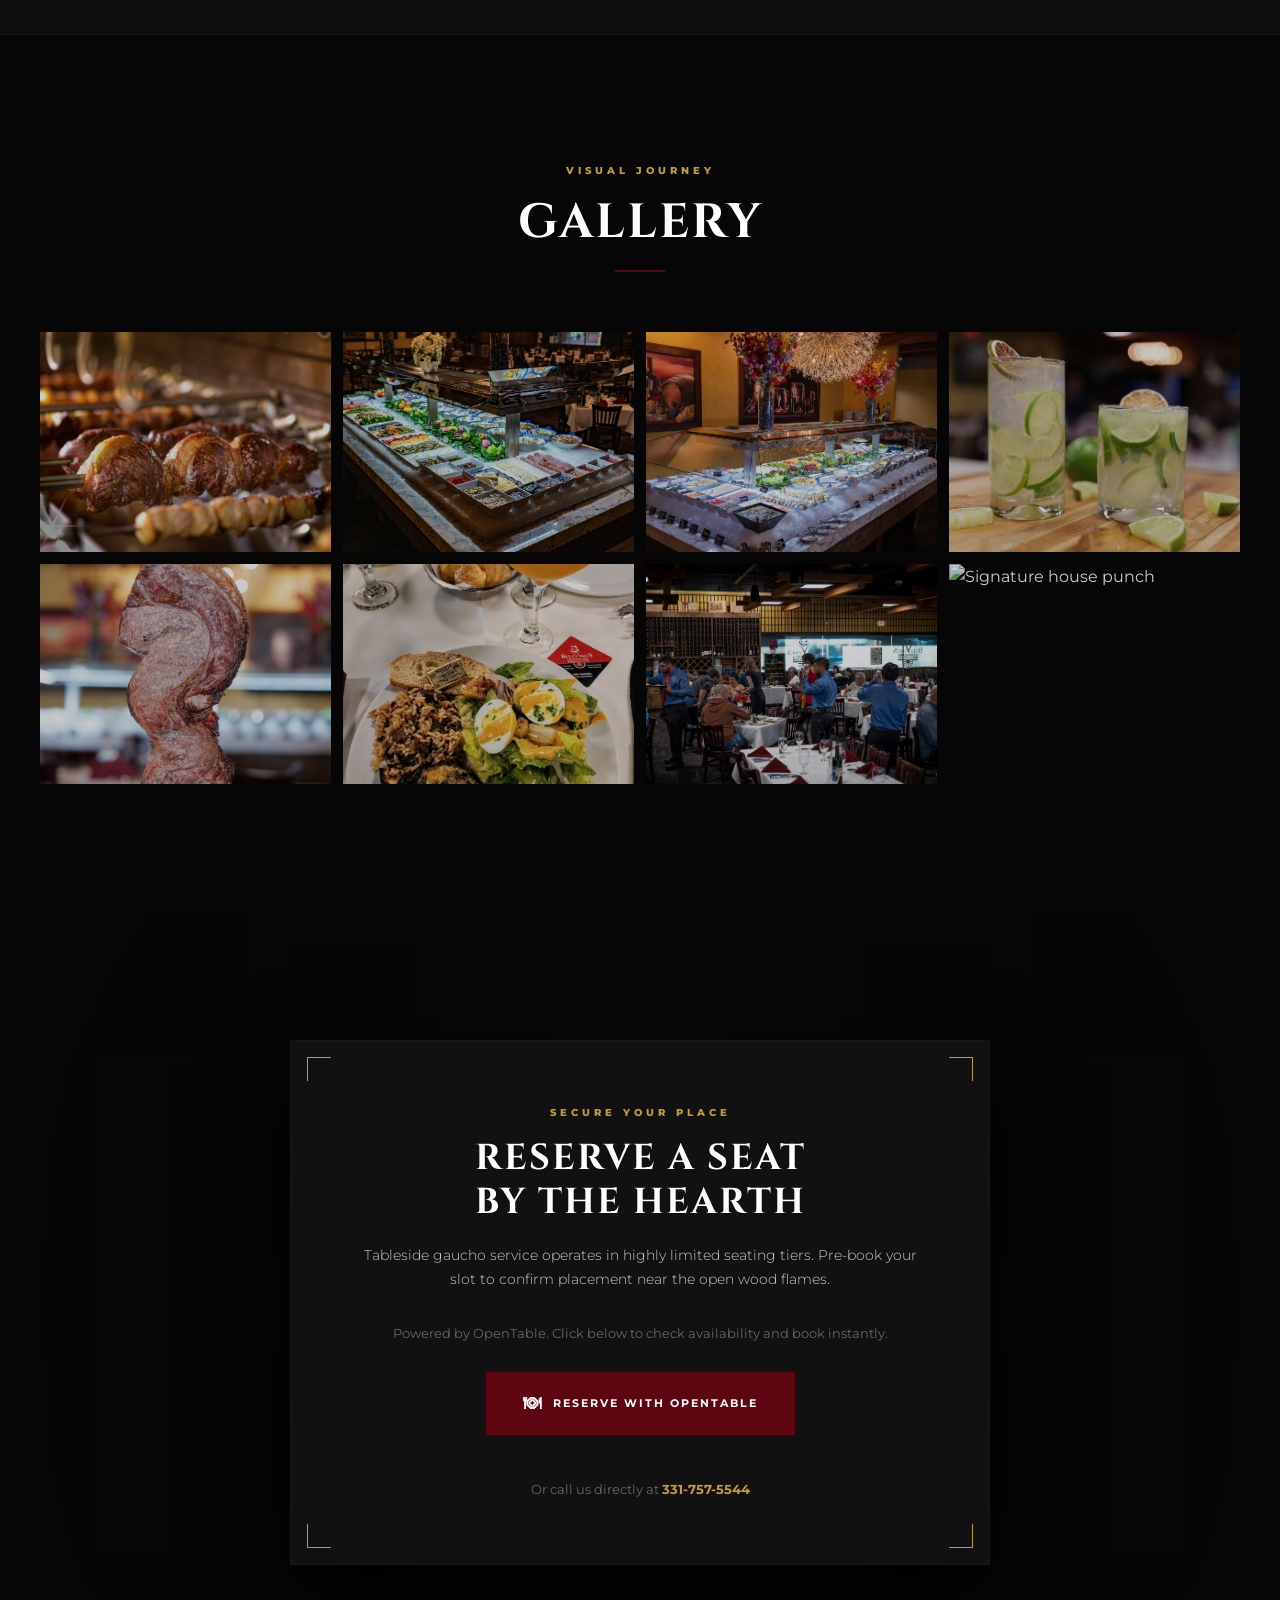
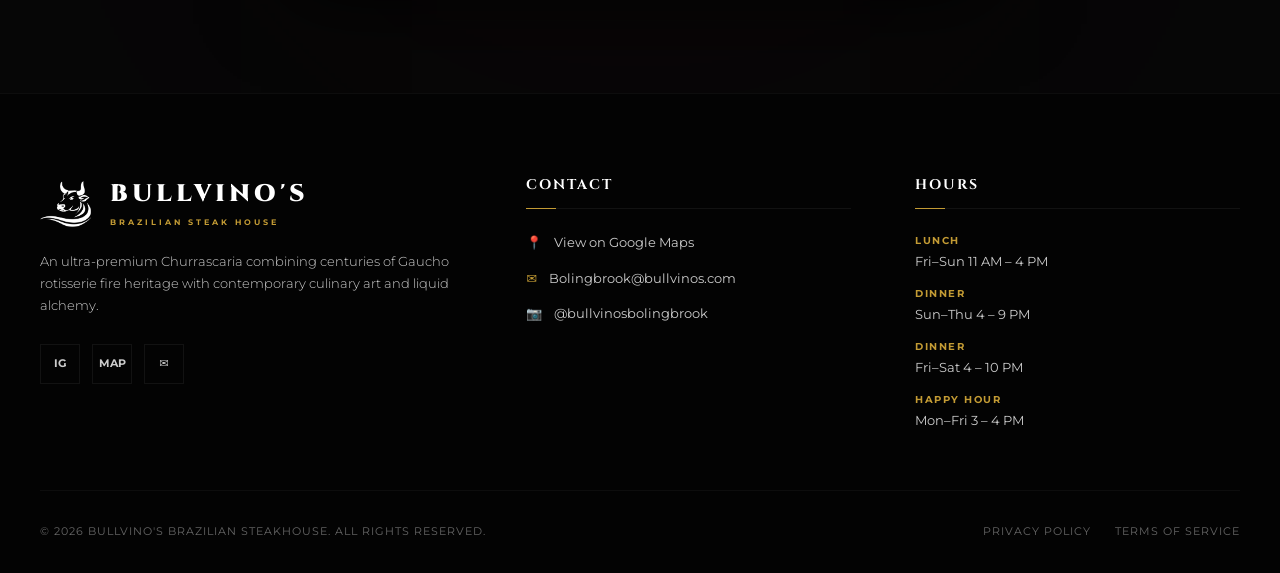
==== commit d5af9557: "refactor: update hero section logo & layout, restructure menu categories, and update event/gift CTAs" ====
--- a/index.html
+++ b/index.html
@@ -148,19 +148,10 @@
     <div class="hero-overlay"></div>
     <canvas class="hero-canvas" id="hero-canvas"></canvas>
     <div class="hero-content">
-      <p class="hero-eyebrow">AUTHENTIC GAUCHO TRADITION</p>
-      <h1 class="hero-title">BULLVINO'S</h1>
-      <p class="hero-subtitle">
-        <img src="assets/images/logo.png" alt="Bullvino's" class="hero-logo">
-        <span>THE ART OF FIRE &amp; FLESH</span>
-      </p>
-      <div class="hero-line"></div>
+      <img src="assets/images/logo-new.png" alt="Bullvino's" class="hero-logo-large">
       <a href="#menu" class="btn btn-outline">EXPLORE THE MENU</a>
-    </div>
-    <a href="#experience" class="hero-scroll">
-      <span>SCROLL</span>
-      <div class="hero-scroll-line"></div>
-    </a>
+      <p class="hero-slogan">THE ART OF FIRE &amp; FLESH</p>
+    </div>
   </section>
 
   <section class="section experience" id="experience">
@@ -168,7 +159,7 @@
       <div class="experience-grid">
         <div class="experience-visual">
           <div class="experience-img-wrap">
-            <img src="Media/галерея/зал_ресторана_с_гостями.jpg" alt="Beautifully designed restaurant dining room filled with guests enjoying their meals" class="experience-img" id="exp-img" loading="lazy">
+            <img src="Media/не подходящие/коктейли_на_баре_любительское.jpg" alt="Authentic amateur shot of cocktails at the bar counter" class="experience-img" id="exp-img" loading="lazy">
           </div>
           <div class="experience-frame"></div>
         </div>
@@ -194,7 +185,6 @@
       <div class="menu-tabs">
         <button class="tab-btn active" data-cat="meats">MEATS</button>
         <button class="tab-btn" data-cat="salads">SALADS</button>
-        <button class="tab-btn" data-cat="desserts">DESSERTS</button>
         <button class="tab-btn" data-cat="drinks">DRINKS</button>
       </div>
       <div class="menu-grid" id="menu-grid"></div>
@@ -228,21 +218,21 @@
         <div class="event-card">
           <div class="event-icon">&#129346;</div>
           <h3 class="event-title">WEEKEND BRUNCH</h3>
-          <p class="event-schedule">Friday – Sunday &middot; 11 AM – 4 PM</p>
+          <p class="event-schedule">COMING SOON</p>
           <p class="event-desc">Indulge in our signature Gaucho brunch featuring bottomless mimosas, fire-roasted eggs Benedict, and live acoustic guitar.</p>
           <a href="#reserve" class="event-link">Reserve Brunch</a>
         </div>
         <div class="event-card">
           <div class="event-icon">&#127927;</div>
           <h3 class="event-title">LATE NIGHT LIVE</h3>
-          <p class="event-schedule">Friday – Saturday &middot; 10 PM – 1 AM</p>
+          <p class="event-schedule">COMING SOON</p>
           <p class="event-desc">After dinner, stay for live jazz, bossa nova, and DJ sets. Premium cocktails and small plates served until close.</p>
           <a href="#reserve" class="event-link">Book a Table</a>
         </div>
         <div class="event-card">
           <div class="event-icon">&#127863;</div>
           <h3 class="event-title">HAPPY HOUR</h3>
-          <p class="event-schedule">Monday – Friday &middot; 3 PM – 4 PM</p>
+          <p class="event-schedule">COMING SOON</p>
           <p class="event-desc">Half-priced signature cocktails, $8 wine pours, and complimentary petiscos — Brazilian tapas at the bar.</p>
           <a href="#reserve" class="event-link">Join Us</a>
         </div>
@@ -322,7 +312,7 @@
             <span class="gift-label">GIFT CARD</span>
             <span class="gift-amount">$25</span>
           </div>
-          <button class="btn btn-outline btn-gift" data-amount="25">BUY NOW</button>
+          <button class="btn btn-outline btn-gift" data-amount="25">COMING SOON</button>
         </div>
         <div class="gift-card gift-featured">
           <div class="gift-badge">POPULAR</div>
@@ -331,7 +321,7 @@
             <span class="gift-label">GIFT CARD</span>
             <span class="gift-amount">$50</span>
           </div>
-          <button class="btn btn-outline btn-gift" data-amount="50">BUY NOW</button>
+          <button class="btn btn-outline btn-gift" data-amount="50">COMING SOON</button>
         </div>
         <div class="gift-card">
           <div class="gift-inner">
@@ -339,7 +329,7 @@
             <span class="gift-label">GIFT CARD</span>
             <span class="gift-amount">$100</span>
           </div>
-          <button class="btn btn-outline btn-gift" data-amount="100">BUY NOW</button>
+          <button class="btn btn-outline btn-gift" data-amount="100">COMING SOON</button>
         </div>
       </div>
     </div>
--- a/css/style.css
+++ b/css/style.css
@@ -465,62 +465,33 @@
   padding: 0 20px;
 }
 
-.hero-eyebrow {
-  font-size: 11px;
-  font-weight: 800;
-  letter-spacing: 5px;
-  color: var(--gold);
-  margin-bottom: 24px;
-  text-shadow: 0 0 15px var(--gold-glow);
+.hero-logo-large {
+  width: clamp(320px, 48vw, 620px);
+  height: auto;
+  object-fit: contain;
+  margin: 0 auto 48px;
+  display: block;
   opacity: 0;
-  animation: fadeUp 1s var(--ease) 0.3s forwards;
-}
-
-.hero-title {
-  font-family: var(--serif);
-  font-size: clamp(48px, 12vw, 100px);
-  font-weight: 900;
-  letter-spacing: clamp(6px, 1.5vw, 14px);
-  line-height: 1;
-  color: var(--white);
-  text-shadow: 0 5px 40px rgba(0, 0, 0, 0.8);
-  opacity: 0;
-  animation: fadeUp 1.2s var(--ease) 0.5s forwards;
-}
-
-.hero-subtitle {
-  display: flex;
-  align-items: center;
-  justify-content: center;
-  gap: 16px;
-  font-size: clamp(12px, 1.5vw, 16px);
-  font-weight: 400;
-  letter-spacing: clamp(4px, 1vw, 10px);
-  color: var(--text);
-  margin-top: 16px;
+  animation: fadeUp 1.2s var(--ease) 0.4s forwards;
+  filter: drop-shadow(0 15px 35px rgba(0, 0, 0, 0.6));
+}
+
+.hero-content .btn {
   opacity: 0;
   animation: fadeUp 1s var(--ease) 0.8s forwards;
 }
 
-.hero-logo {
-  width: clamp(36px, 5vw, 52px);
-  height: clamp(36px, 5vw, 52px);
-  object-fit: contain;
-  filter: brightness(0) invert(1);
-  flex-shrink: 0;
-}
-
-.hero-line {
-  width: 60px; height: 2px;
-  background: var(--burgundy);
-  margin: 36px auto;
-  opacity: 0;
-  animation: fadeUp 1s var(--ease) 1s forwards;
-}
-
-.hero-content .btn {
+.hero-slogan {
+  font-family: var(--sans);
+  font-size: clamp(11px, 1.2vw, 14px);
+  font-weight: 600;
+  letter-spacing: clamp(4px, 1.2vw, 8px);
+  color: var(--gold);
+  text-shadow: 0 0 15px var(--gold-glow);
+  margin-top: 36px;
   opacity: 0;
   animation: fadeUp 1s var(--ease) 1.2s forwards;
+  text-transform: uppercase;
 }
 
 .hero-scroll {
@@ -1545,3 +1516,151 @@
   font-size: 12px;
   color: var(--muted);
 }
+
+/* ── SALADS SPECIAL LAYOUT ───────────────────────────────── */
+.menu-grid.salads-special-layout {
+  display: block;
+}
+
+.salads-special-container {
+  display: grid;
+  grid-template-columns: 0.9fr 1.1fr;
+  gap: clamp(30px, 5vw, 70px);
+  align-items: stretch;
+  background: var(--surface);
+  border: 1px solid rgba(255, 255, 255, 0.04);
+  padding: clamp(24px, 4vw, 48px);
+  position: relative;
+}
+
+@media (max-width: 991px) {
+  .salads-special-container {
+    grid-template-columns: 1fr;
+    gap: 40px;
+    padding: clamp(20px, 3vw, 32px);
+  }
+}
+
+.salads-special-visual {
+  position: relative;
+  width: 100%;
+  height: 100%;
+  display: flex;
+}
+
+.salads-special-image-wrap {
+  position: relative;
+  overflow: hidden;
+  width: 100%;
+  height: 100%;
+  min-height: 480px;
+  box-shadow: 0 20px 50px rgba(0, 0, 0, 0.7);
+  border: 1px solid rgba(255, 255, 255, 0.05);
+}
+
+.salads-special-img {
+  width: 100%;
+  height: 100%;
+  object-fit: cover;
+  transition: transform 0.8s var(--ease);
+  filter: brightness(0.9) contrast(1.05);
+}
+
+.salads-special-visual:hover .salads-special-img {
+  transform: scale(1.03);
+}
+
+.salads-special-frame {
+  position: absolute;
+  top: 15px; left: 15px;
+  right: -15px; bottom: -15px;
+  border: 1px solid var(--gold);
+  z-index: -1;
+  pointer-events: none;
+}
+
+@media (max-width: 991px) {
+  .salads-special-image-wrap {
+    aspect-ratio: 4/3;
+    min-height: auto;
+  }
+  .salads-special-frame {
+    top: 10px; left: 10px;
+    right: -10px; bottom: -10px;
+  }
+}
+
+.salads-special-content {
+  display: flex;
+  flex-direction: column;
+  justify-content: center;
+}
+
+.salads-special-title {
+  font-family: var(--serif);
+  font-size: clamp(24px, 2.5vw, 36px);
+  color: var(--white);
+  letter-spacing: 1px;
+  text-transform: uppercase;
+  margin: 10px 0 20px;
+  line-height: 1.15;
+}
+
+.salads-special-desc {
+  font-size: 14px;
+  color: var(--text);
+  line-height: 1.7;
+  font-weight: 300;
+  margin-bottom: 30px;
+}
+
+.salads-items-list {
+  display: flex;
+  flex-direction: column;
+  gap: 20px;
+  padding: 0;
+}
+
+.salads-items-list li {
+  border-bottom: 1px solid rgba(255, 255, 255, 0.04);
+  padding-bottom: 16px;
+}
+
+.salads-items-list li:last-child {
+  border-bottom: none;
+  padding-bottom: 0;
+}
+
+.salads-item-header {
+  display: flex;
+  justify-content: space-between;
+  align-items: center;
+  margin-bottom: 6px;
+}
+
+.salads-item-name {
+  font-family: var(--serif);
+  font-size: 16px;
+  font-weight: 700;
+  letter-spacing: 0.5px;
+  text-transform: uppercase;
+  color: var(--gold);
+}
+
+.salads-item-badge {
+  font-size: 8px;
+  font-weight: 800;
+  letter-spacing: 1px;
+  padding: 4px 8px;
+  background: rgba(195, 155, 52, 0.1);
+  border: 1px solid var(--gold-dim);
+  color: var(--gold);
+  text-transform: uppercase;
+}
+
+.salads-item-desc {
+  font-size: 13px;
+  color: var(--text);
+  line-height: 1.6;
+  font-weight: 300;
+}
